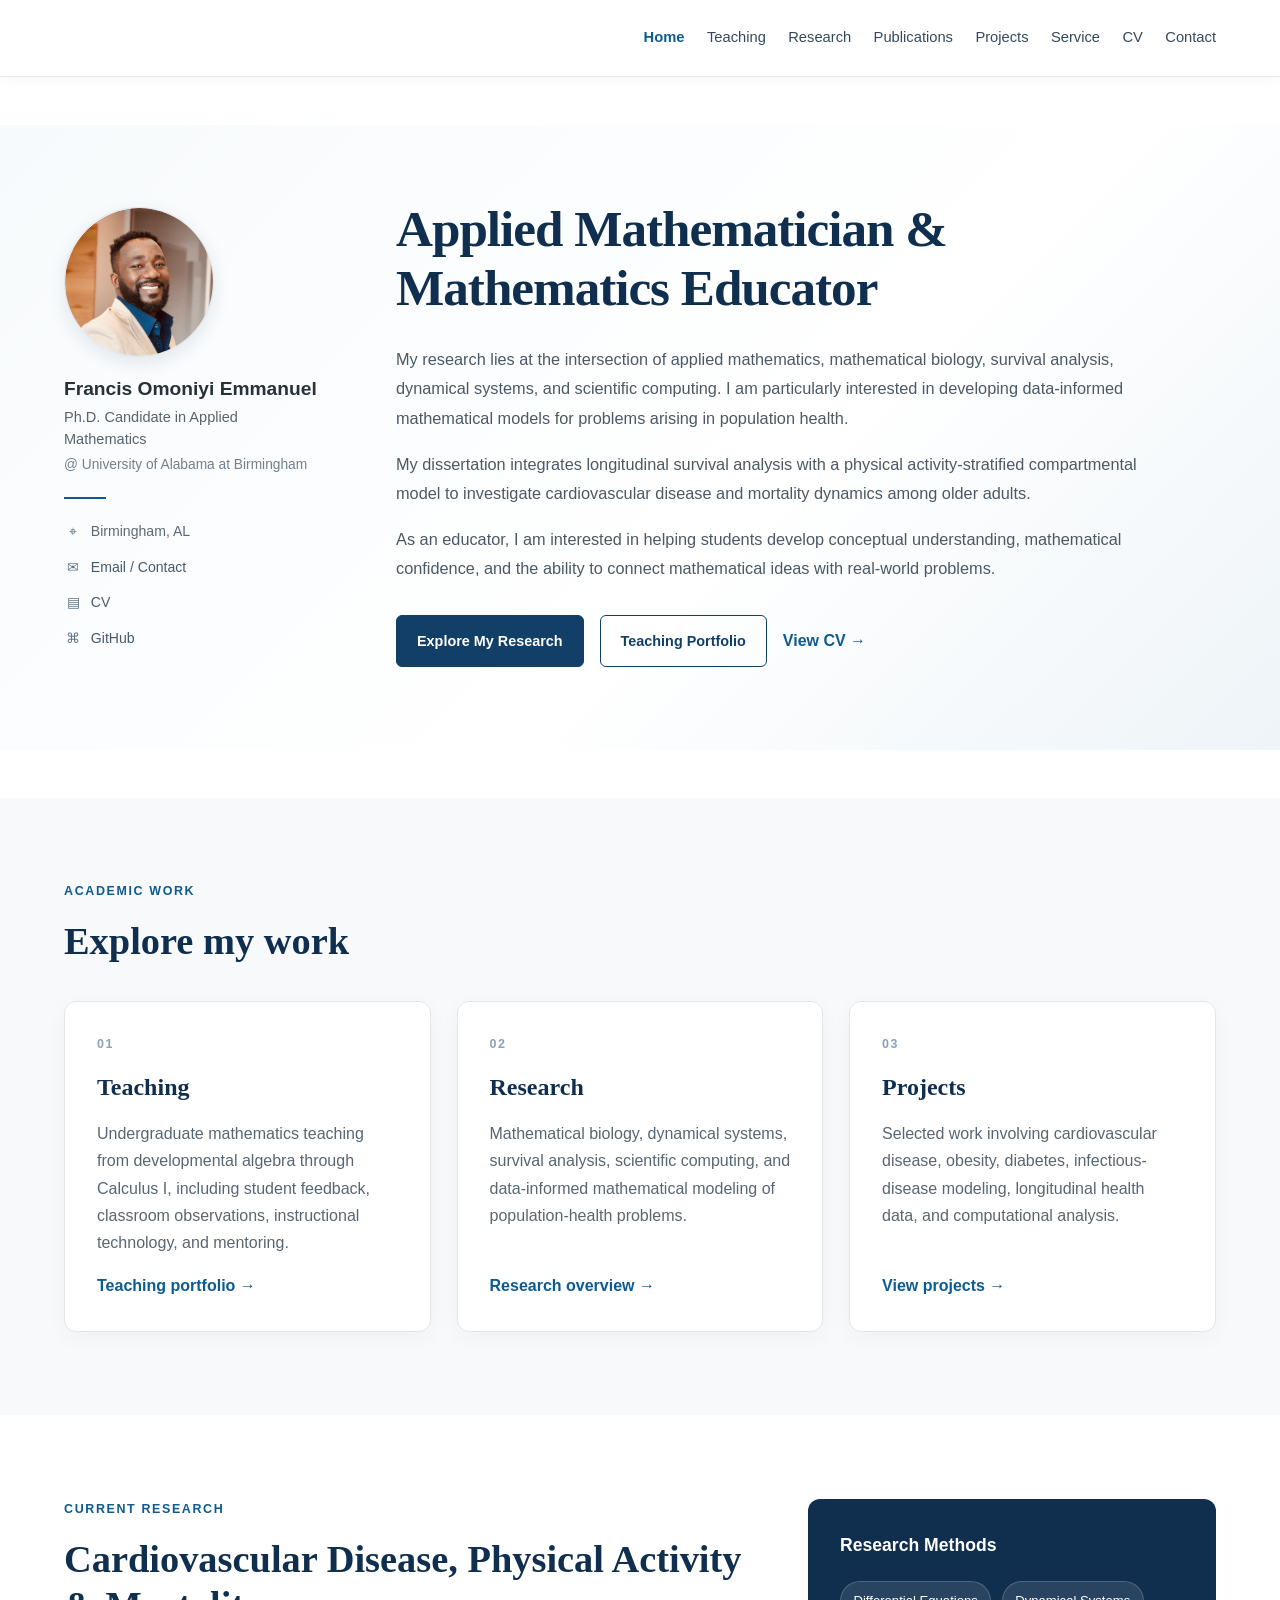
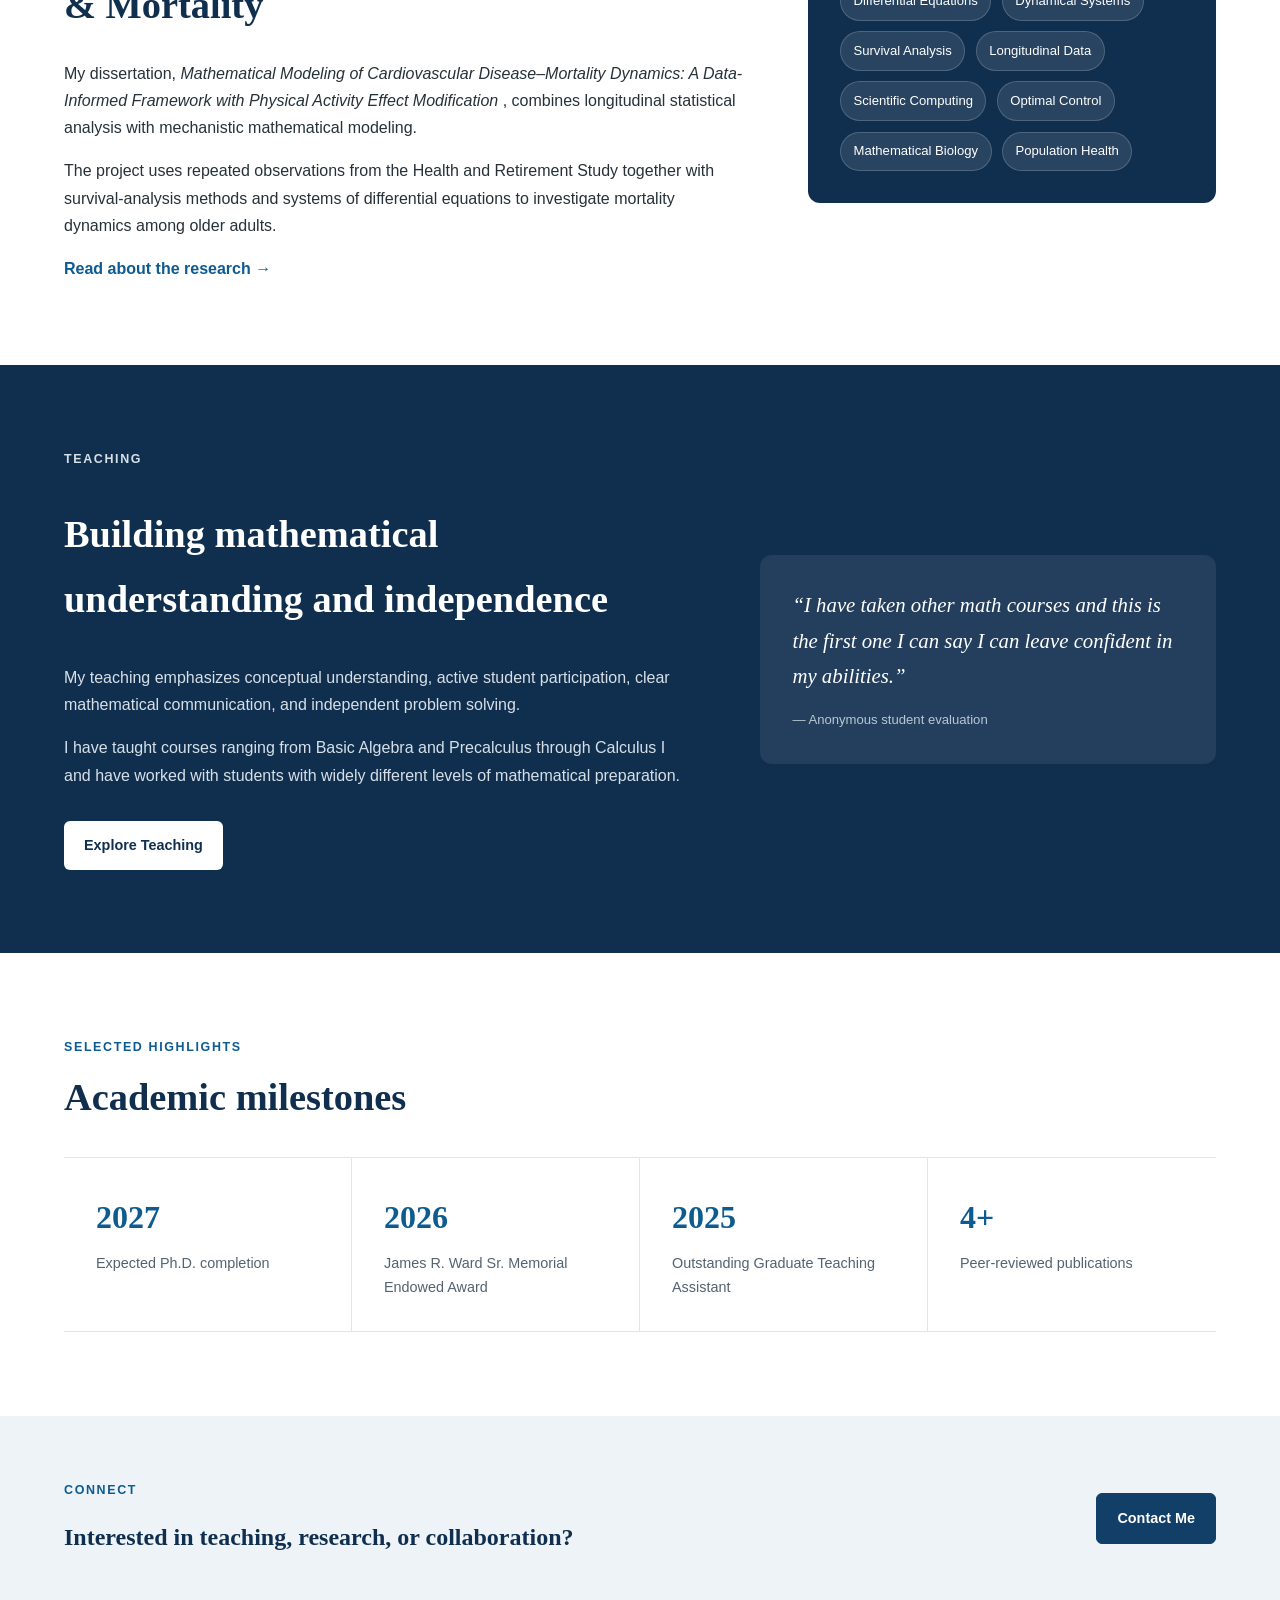
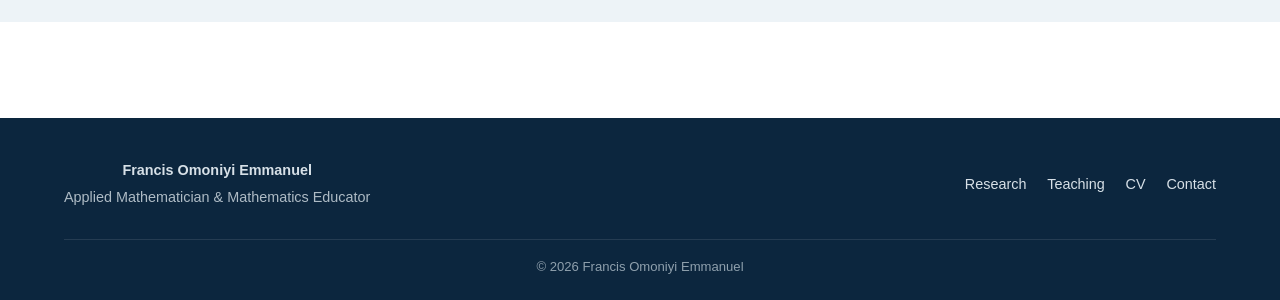
==== index.html @ 53d183c4 "Remove About section from index.html Removed the 'About' section from the index.html file." ====
<!DOCTYPE html>
<html lang="en">

<head>
    <meta charset="UTF-8">

    <meta name="viewport"
          content="width=device-width, initial-scale=1.0">

    <meta name="description"
          content="Academic portfolio of Francis Omoniyi Emmanuel,
          Applied Mathematician and Mathematics Educator.">

    <title>
        Francis Omoniyi Emmanuel | Applied Mathematician
    </title>

    <link rel="stylesheet" href="styles.css">
</head>


<body>


<!-- =========================
     NAVIGATION
========================= -->

<header class="site-header">

    <div class="container nav-container">

    <nav class="main-nav">

            <a href="index.html" class="active">Home</a>

            <a href="teaching.html">
                Teaching
            </a>

            <a href="research.html">
                Research
            </a>

            <a href="publications.html">
                Publications
            </a>

            <a href="projects.html">
                Projects
            </a>

            <a href="service.html">
                Service
            </a>

            <a href="cv.html">
                CV
            </a>

            <a href="contact.html">
                Contact
            </a>

        </nav>

    </div>

</header>



<main>


<!-- =========================
     HERO
========================= -->

<section class="home-hero">

    <div class="container academic-hero-grid">

        <!-- LEFT PROFILE COLUMN -->
        <aside class="academic-profile">

            <div class="academic-photo-wrapper">
                <img
                    src="assets/images/Profile.jpeg"
                    alt="Francis Omoniyi Emmanuel"
                    class="academic-profile-photo"
                >
            </div>

            <h2 class="profile-name">
                Francis Omoniyi Emmanuel
            </h2>

            <p class="profile-title">
                Ph.D. Candidate in Applied Mathematics
            </p>

            <p class="profile-affiliation">
                @ University of Alabama at Birmingham
            </p>

            <div class="profile-divider"></div>

            <div class="profile-details">

                <p>
                    <span class="profile-icon">⌖</span>
                    Birmingham, AL
                </p>

                <p>
                    <span class="profile-icon">✉</span>
                    <a href="contact.html">Email / Contact</a>
                </p>

                <p>
                    <span class="profile-icon">▤</span>
                    <a href="assets/documents/Francis_Omoniyi_CV.pdf"
                       target="_blank"
                       rel="noopener noreferrer">
                        CV
                    </a>
                </p>

                <p>
                    <span class="profile-icon">⌘</span>
                    <a href="https://github.com/omoniyifrancis"
                       target="_blank"
                       rel="noopener noreferrer">
                        GitHub
                    </a>
                </p>

            </div>

        </aside>


        <!-- RIGHT MAIN COLUMN -->
        <div class="academic-hero-content">

          <h1 class="hero-heading">
    Applied Mathematician & Mathematics Educator
</h1>

            <p class="hero-description">

                My research lies at the intersection of applied mathematics,
                mathematical biology, survival analysis, dynamical systems,
                and scientific computing. I am particularly interested in
                developing data-informed mathematical models for problems
                arising in population health.

            </p>

            <p class="hero-description">

                My dissertation integrates longitudinal survival analysis
                with a physical activity-stratified compartmental model to
                investigate cardiovascular disease and mortality dynamics
                among older adults.

            </p>

            <p class="hero-description">

                As an educator, I am interested in helping students develop
                conceptual understanding, mathematical confidence, and the
                ability to connect mathematical ideas with real-world
                problems.

            </p>

            <div class="hero-buttons">

                <a href="research.html"
                   class="primary-button">
                    Explore My Research
                </a>

                <a href="teaching.html"
                   class="secondary-button">
                    Teaching Portfolio
                </a>

                <a href="assets/documents/Francis_Omoniyi_CV.pdf"
                   target="_blank"
                   rel="noopener noreferrer"
                   class="text-button">
                    View CV →
                </a>

            </div>

        </div>

    </div>

</section>

<!-- =========================
     THREE CORE AREAS
========================= -->

<section class="home-section section-soft">

    <div class="container">

        <div class="section-heading">

            <p class="section-label">
                Academic Work
            </p>

            <h2 class="home-section-title">
                Explore my work
            </h2>

        </div>


        <div class="home-card-grid">


            <article class="home-feature-card">

                <div class="card-number">
                    01
                </div>

                <h3>
                    Teaching
                </h3>

                <p>

                    Undergraduate mathematics teaching from
                    developmental algebra through Calculus I,
                    including student feedback, classroom
                    observations, instructional technology,
                    and mentoring.

                </p>

                <a href="teaching.html"
                   class="card-link">
                    Teaching portfolio →
                </a>

            </article>



            <article class="home-feature-card">

                <div class="card-number">
                    02
                </div>

                <h3>
                    Research
                </h3>

                <p>

                    Mathematical biology, dynamical systems,
                    survival analysis, scientific computing,
                    and data-informed mathematical modeling
                    of population-health problems.

                </p>

                <a href="research.html"
                   class="card-link">
                    Research overview →
                </a>

            </article>



            <article class="home-feature-card">

                <div class="card-number">
                    03
                </div>

                <h3>
                    Projects
                </h3>

                <p>

                    Selected work involving cardiovascular disease,
                    obesity, diabetes, infectious-disease modeling,
                    longitudinal health data, and computational
                    analysis.

                </p>

                <a href="projects.html"
                   class="card-link">
                    View projects →
                </a>

            </article>


        </div>

    </div>

</section>



<!-- =========================
     FEATURED RESEARCH
========================= -->

<section class="home-section">

    <div class="container">

        <div class="featured-home-grid">


            <div>

                <p class="section-label">
                    Current Research
                </p>

                <h2 class="home-section-title">
                    Cardiovascular Disease,
                    Physical Activity & Mortality
                </h2>


                <p>

                    My dissertation,
                    <em>
                        Mathematical Modeling of Cardiovascular
                        Disease–Mortality Dynamics: A Data-Informed
                        Framework with Physical Activity Effect
                        Modification
                    </em>,
                    combines longitudinal statistical analysis
                    with mechanistic mathematical modeling.

                </p>


                <p>

                    The project uses repeated observations from the
                    Health and Retirement Study together with
                    survival-analysis methods and systems of
                    differential equations to investigate mortality
                    dynamics among older adults.

                </p>


                <a href="research.html"
                   class="inline-link">
                    Read about the research →
                </a>

            </div>



            <div class="research-summary-box">

                <p class="summary-heading">
                    Research Methods
                </p>

                <div class="research-tags">

                    <span>Differential Equations</span>
                    <span>Dynamical Systems</span>
                    <span>Survival Analysis</span>
                    <span>Longitudinal Data</span>
                    <span>Scientific Computing</span>
                    <span>Optimal Control</span>
                    <span>Mathematical Biology</span>
                    <span>Population Health</span>

                </div>

            </div>


        </div>

    </div>

</section>



<!-- =========================
     TEACHING HIGHLIGHT
========================= -->

<section class="home-section section-dark">

    <div class="container teaching-highlight-grid">


        <div>

            <p class="section-label-light">
                Teaching
            </p>

            <h2>
                Building mathematical understanding
                and independence
            </h2>


            <p>

                My teaching emphasizes conceptual understanding,
                active student participation, clear mathematical
                communication, and independent problem solving.

            </p>


            <p>

                I have taught courses ranging from Basic Algebra and
                Precalculus through Calculus I and have worked with
                students with widely different levels of mathematical
                preparation.

            </p>


            <a href="teaching.html"
               class="light-button">
                Explore Teaching
            </a>

        </div>



        <blockquote class="home-quote">

            “I have taken other math courses and this is the first
            one I can say I can leave confident in my abilities.”

            <span>
                — Anonymous student evaluation
            </span>

        </blockquote>


    </div>

</section>



<!-- =========================
     SELECTED HIGHLIGHTS
========================= -->

<section class="home-section">

    <div class="container">

        <div class="section-heading">

            <p class="section-label">
                Selected Highlights
            </p>

            <h2 class="home-section-title">
                Academic milestones
            </h2>

        </div>


        <div class="highlight-stat-grid">


            <div class="highlight-stat">

                <span class="stat-number">
                    2027
                </span>

                <span class="stat-label">
                    Expected Ph.D. completion
                </span>

            </div>

         <div class="highlight-stat">

                <span class="stat-number">
                    2026
                </span>

                <span class="stat-label">
                    James R. Ward Sr.
                    Memorial Endowed Award
                </span>

            </div>
            

            <div class="highlight-stat">

                <span class="stat-number">
                    2025
                </span>

                <span class="stat-label">
                    Outstanding Graduate
                    Teaching Assistant
                </span>

            </div>




            <div class="highlight-stat">

                <span class="stat-number">
                    4+
                </span>

                <span class="stat-label">
                    Peer-reviewed publications
                </span>

            </div>


        </div>

    </div>

</section>



<!-- =========================
     CONTACT CTA
========================= -->

<section class="home-cta">

    <div class="container home-cta-inner">

        <div>

            <p class="section-label">
                Connect
            </p>

            <h2>
                Interested in teaching,
                research, or collaboration?
            </h2>

        </div>


        <a href="contact.html"
           class="primary-button">
            Contact Me
        </a>

    </div>

</section>


</main>



<footer class="modern-footer">

    <div class="container footer-grid">

        <div>

            <strong>
                Francis Omoniyi Emmanuel
            </strong>

            <p>
                Applied Mathematician &
                Mathematics Educator
            </p>

        </div>


        <div class="footer-links">

            <a href="research.html">
                Research
            </a>

            <a href="teaching.html">
                Teaching
            </a>

            <a href="cv.html">
                CV
            </a>

            <a href="contact.html">
                Contact
            </a>

        </div>

    </div>


    <div class="container footer-bottom">

        <p>
            © 2026 Francis Omoniyi Emmanuel
        </p>

    </div>

</footer>


</body>

</html>
---- styles.css ----
* {
    box-sizing: border-box;
}

body {
    margin: 0;
    font-family: Georgia, "Times New Roman", serif;
    line-height: 1.7;
    color: #222;
    background: #ffffff;
}

.container {
    width: min(1100px, 90%);
    margin: 0 auto;
}

header {
    background: #17365d;
    color: white;
    padding: 2rem 0 1.3rem;
}

header h1 {
    margin: 0;
    font-size: 2.4rem;
}

.subtitle {
    margin-top: 0.3rem;
    font-size: 1.15rem;
}

nav {
    margin-top: 1.4rem;
}

nav a {
    color: white;
    text-decoration: none;
    margin-right: 1.2rem;
    font-family: Arial, sans-serif;
    font-size: 0.95rem;
}

nav a:hover {
    text-decoration: underline;
}

main {
    padding: 3rem 0;
}

section {
    margin-bottom: 3rem;
}

h2 {
    color: #17365d;
    border-bottom: 2px solid #e2e2e2;
    padding-bottom: 0.4rem;
}

h3 {
    color: #17365d;
}

.hero {
    font-size: 1.08rem;
}

.cards {
    display: grid;
    grid-template-columns: repeat(
        auto-fit,
        minmax(240px, 1fr)
    );
    gap: 1.5rem;
}

.card {
    border: 1px solid #dddddd;
    border-radius: 8px;
    padding: 1.4rem;
    background: #fafafa;
}

.card a {
    color: #17365d;
    font-weight: bold;
    text-decoration: none;
}

footer {
    border-top: 1px solid #dddddd;
    padding: 1.5rem 0;
    text-align: center;
    color: #666666;
    font-size: 0.9rem;
}

@media (max-width: 700px) {

    header h1 {
        font-size: 1.8rem;
    }

    nav a {
        display: inline-block;
        margin-bottom: 0.5rem;
    }
}

blockquote {
    margin: 1.2rem 0;
    padding: 1rem 1.3rem;
    border-left: 4px solid #17365d;
    background: #f7f7f7;
    font-style: italic;
}

.source {
    margin-top: -0.7rem;
    font-size: 0.9rem;
    color: #666;
}

.evaluation {
    margin-bottom: 2rem;
}

.course-list p {
    margin-bottom: 1.2rem;
}

/* Teaching Evaluations */

.evaluation-note {
    color: #666;
    font-size: 0.95rem;
    margin-bottom: 1.5rem;
}

.evaluation-grid {
    display: grid;
    grid-template-columns: repeat(
        auto-fit,
        minmax(300px, 1fr)
    );
    gap: 1.4rem;
    margin-top: 1.5rem;
    margin-bottom: 3rem;
}

.evaluation-card {
    border: 1px solid #dddddd;
    border-radius: 8px;
    padding: 1.4rem;
    background: #fafafa;
}

.evaluation-card blockquote {
    margin: 0.7rem 0 1rem 0;
    padding: 0;
    border-left: none;
    background: transparent;
    font-style: italic;
}

.evaluation-theme {
    margin: 0;
    font-family: Arial, sans-serif;
    font-size: 0.85rem;
    font-weight: bold;
    text-transform: uppercase;
    letter-spacing: 0.05rem;
    color: #17365d;
}

.evaluation-source {
    font-size: 0.88rem;
    color: #666666;
    margin-bottom: 0;
}

.faculty-observations {
    margin-top: 3rem;
}

.observation-card {
    margin: 1.5rem 0;
    padding: 1.5rem;
    border-left: 4px solid #17365d;
    background: #f7f7f7;
}

.observation-card h4 {
    margin-top: 0;
    margin-bottom: 0.2rem;
    color: #17365d;
    font-size: 1.15rem;
}

.observation-meta {
    margin-top: 0;
    color: #666666;
    font-size: 0.9rem;
}

.observation-card blockquote {
    margin: 1rem 0;
    padding-left: 1rem;
    border-left: 2px solid #999999;
    background: transparent;
    font-style: italic;
}

.evaluation-footer {
    margin-top: 2rem;
    font-size: 0.9rem;
    color: #666666;
    font-style: italic;
}

/* Research Page */

.research-card {
    border-left: 4px solid #17365d;
    background: #f8f9fb;
    padding: 1.2rem 1.4rem;
    margin: 1.2rem 0;
    border-radius: 4px;
}

.research-card h3 {
    margin-top: 0;
    margin-bottom: 0.5rem;
}

.method-grid {
    display: grid;
    grid-template-columns: repeat(
        auto-fit,
        minmax(240px, 1fr)
    );
    gap: 1.4rem;
    margin-top: 1.5rem;
}

.method-card {
    border: 1px solid #dddddd;
    border-radius: 8px;
    padding: 1.3rem;
    background: #ffffff;
}

.method-card h3 {
    margin-top: 0;
}

/* Publications Page */

.publication-card {
    position: relative;
    border: 1px solid #dddddd;
    border-radius: 8px;
    padding: 1.5rem;
    margin: 1.5rem 0;
    background: #ffffff;
}

.publication-card h3 {
    margin-top: 0.4rem;
    margin-bottom: 0.7rem;
    line-height: 1.4;
}

.publication-year {
    display: inline-block;
    margin: 0;
    font-family: Arial, sans-serif;
    font-weight: bold;
    font-size: 0.85rem;
    color: #17365d;
}

.publication-authors {
    color: #444444;
}

.doi-link {
    display: inline-block;
    margin-top: 0.3rem;
    color: #17365d;
    font-family: Arial, sans-serif;
    font-weight: bold;
    text-decoration: none;
}

.doi-link:hover {
    text-decoration: underline;
}


/* Research Presentations */

.presentation-card {
    border-left: 4px solid #17365d;
    background: #f8f9fb;
    padding: 1.3rem 1.5rem;
    margin: 1.4rem 0;
}

.presentation-card h3 {
    margin-top: 0.4rem;
    margin-bottom: 0.7rem;
}

.presentation-date {
    margin: 0;
    color: #666666;
    font-size: 0.9rem;
    font-family: Arial, sans-serif;
    font-weight: bold;
}


/* Research Themes */

.research-theme-grid {
    display: grid;
    grid-template-columns: repeat(
        auto-fit,
        minmax(220px, 1fr)
    );
    gap: 1.3rem;
    margin-top: 1.5rem;
}

.research-theme-card {
    border: 1px solid #dddddd;
    border-radius: 8px;
    padding: 1.3rem;
    background: #fafafa;
}

.research-theme-card h3 {
    margin-top: 0;
    color: #17365d;
}

/* Projects Page */

.featured-project {
    border: 1px solid #d7dce2;
    border-radius: 10px;
    padding: 2rem;
    margin: 2rem 0 3rem;
    background: #f8f9fb;
}

.featured-project h2 {
    border-bottom: none;
    margin-bottom: 0.3rem;
}

.project-subtitle {
    color: #555555;
    font-size: 1.05rem;
    margin-top: 0;
    margin-bottom: 1.5rem;
}

.project-label {
    margin-bottom: 0.4rem;
    font-family: Arial, sans-serif;
    text-transform: uppercase;
    letter-spacing: 0.08rem;
    font-size: 0.78rem;
    font-weight: bold;
    color: #17365d;
}

.project-details-grid {
    display: grid;
    grid-template-columns: repeat(
        auto-fit,
        minmax(220px, 1fr)
    );
    gap: 1.2rem;
    margin: 2rem 0;
}

.project-detail {
    background: #ffffff;
    border: 1px solid #dddddd;
    border-radius: 8px;
    padding: 1.2rem;
}

.project-detail h3 {
    margin-top: 0;
}

.project-card {
    border: 1px solid #dddddd;
    border-radius: 10px;
    padding: 1.7rem;
    margin: 2rem 0;
    background: #ffffff;
}

.project-card-header h2 {
    margin-top: 0;
    border-bottom: none;
}

.project-card h3 {
    margin-bottom: 0.3rem;
}

.project-tools {
    display: flex;
    flex-wrap: wrap;
    gap: 0.6rem;
    margin-top: 1.5rem;
}

.project-tools span {
    background: #edf1f5;
    border-radius: 20px;
    padding: 0.35rem 0.75rem;
    font-family: Arial, sans-serif;
    font-size: 0.82rem;
    color: #17365d;
}

.project-note {
    margin-top: 3rem;
    padding: 1.5rem;
    background: #f8f9fb;
    border-radius: 8px;
}

/* Service & Outreach Page */

.service-grid {
    display: grid;
    grid-template-columns: repeat(
        auto-fit,
        minmax(260px, 1fr)
    );
    gap: 1.4rem;
    margin-top: 1.5rem;
}

.service-card {
    border: 1px solid #dddddd;
    border-radius: 8px;
    padding: 1.4rem;
    margin: 1.2rem 0;
    background: #ffffff;
}

.featured-service {
    border-left: 4px solid #17365d;
    background: #f8f9fb;
}

.service-card h3 {
    margin-top: 0.3rem;
    margin-bottom: 0.4rem;
    color: #17365d;
}

.service-year {
    margin: 0;
    font-family: Arial, sans-serif;
    font-size: 0.82rem;
    font-weight: bold;
    color: #17365d;
}

.service-event {
    margin-top: 0.2rem;
    margin-bottom: 0.2rem;
    font-weight: bold;
}

.service-organization {
    margin-top: 0;
    color: #666666;
    font-size: 0.95rem;
}

/* CV Page */

.cv-intro {
    max-width: 850px;
}

.cv-buttons {
    display: flex;
    flex-wrap: wrap;
    gap: 1rem;
    margin-top: 1.6rem;
}

.primary-button,
.secondary-button {
    display: inline-block;
    padding: 0.7rem 1.2rem;
    border-radius: 5px;
    font-family: Arial, sans-serif;
    font-weight: bold;
    text-decoration: none;
}

.primary-button {
    background: #17365d;
    color: #ffffff;
}

.primary-button:hover {
    opacity: 0.9;
}

.secondary-button {
    border: 1px solid #17365d;
    color: #17365d;
    background: #ffffff;
}

.secondary-button:hover {
    background: #f3f5f8;
}

.cv-highlight-grid {
    display: grid;
    grid-template-columns: repeat(
        auto-fit,
        minmax(230px, 1fr)
    );
    gap: 1.4rem;
    margin-top: 1.5rem;
}

.cv-highlight-card {
    border: 1px solid #dddddd;
    border-radius: 8px;
    padding: 1.4rem;
    background: #ffffff;
}

.cv-highlight-card h3 {
    margin-top: 0;
    color: #17365d;
}

.cv-timeline {
    margin-top: 1.5rem;
}

.cv-timeline-item {
    display: grid;
    grid-template-columns: 80px 1fr;
    gap: 1rem;
    margin-bottom: 1.5rem;
    padding-bottom: 1.3rem;
    border-bottom: 1px solid #eeeeee;
}

.cv-timeline-item h3 {
    margin-top: 0;
    margin-bottom: 0.3rem;
}

.cv-year {
    font-family: Arial, sans-serif;
    font-weight: bold;
    color: #17365d;
}

.cv-download-section {
    margin-top: 3rem;
    padding: 1.7rem;
    background: #f8f9fb;
    border-radius: 8px;
}

@media (max-width: 600px) {

    .cv-timeline-item {
        grid-template-columns: 1fr;
        gap: 0.2rem;
    }

}

/* Contact Page */

.contact-intro {
    max-width: 800px;
}

.contact-grid {
    display: grid;
    grid-template-columns: repeat(
        auto-fit,
        minmax(230px, 1fr)
    );
    gap: 1.4rem;
    margin-top: 1.5rem;
}

.contact-card {
    border: 1px solid #dddddd;
    border-radius: 8px;
    padding: 1.5rem;
    background: #ffffff;
}

.contact-card h3 {
    margin-top: 0;
    color: #17365d;
}

.contact-card a {
    color: #17365d;
    text-decoration: none;
    font-weight: bold;
}

.contact-card a:hover {
    text-decoration: underline;
}

.contact-availability {
    margin-top: 3rem;
}

.contact-cv {
    margin-top: 3rem;
    padding: 1.7rem;
    background: #f8f9fb;
    border-radius: 8px;
}

/* ==========================================================
   PROFESSIONAL PORTFOLIO REDESIGN
   ========================================================== */


/* ---------- GLOBAL ---------- */

html {
    scroll-behavior: smooth;
}

body {
    margin: 0;
    font-family:
        -apple-system,
        BlinkMacSystemFont,
        "Segoe UI",
        Roboto,
        Helvetica,
        Arial,
        sans-serif;

    line-height: 1.7;
    color: #263238;
    background: #ffffff;
}

.container {
    width: min(1180px, 90%);
    margin: 0 auto;
}

.narrow-container {
    max-width: 850px;
}

p {
    margin-top: 0;
}

a {
    transition: 0.2s ease;
}


/* ==========================================================
   NAVIGATION
   ========================================================== */

.site-header,
body > header {

    position: sticky;
    top: 0;
    z-index: 1000;

    background: rgba(255,255,255,0.97);

    border-bottom: 1px solid #e8ecef;

    box-shadow:
        0 2px 12px rgba(0,0,0,0.04);

    padding: 0;
}


.nav-container {
    min-height: 78px;

    display: flex;
    justify-content: space-between;
    align-items: center;

    gap: 2rem;
}


.site-name {
    color: #102f4f;

    font-family:
        Georgia,
        "Times New Roman",
        serif;

    font-size: 1.12rem;
    font-weight: bold;

    text-decoration: none;

    white-space: nowrap;
}


.main-nav {
    display: flex;
    align-items: center;

    gap: 1.45rem;

    margin: 0;
}


.main-nav a,
body > header nav a {

    color: #35495e;

    font-family:
        -apple-system,
        BlinkMacSystemFont,
        "Segoe UI",
        Arial,
        sans-serif;

    font-size: 0.91rem;

    text-decoration: none;

    margin: 0;
}


.main-nav a:hover,
body > header nav a:hover {

    color: #0d5b91;
}


.main-nav a.active {

    color: #0d5b91;
    font-weight: 600;
}


/*
Old-page headers still contain h1 and subtitle.
Make them fit the modern appearance.
*/

body > header:not(.site-header) h1 {

    color: #102f4f;

    font-family:
        Georgia,
        "Times New Roman",
        serif;

    font-size: 1.25rem;

    margin: 0;
}


body > header:not(.site-header) .subtitle {

    color: #607080;
    margin: 0.2rem 0 0.7rem;

    font-size: 0.85rem;
}


body > header:not(.site-header) {

    color: #263238;
    padding: 1rem 0;
}



/* ==========================================================
   HOME HERO
   ========================================================== */

.home-hero {

    padding: 6rem 0 5rem;

    background:
        linear-gradient(
            135deg,
            #f7fafc 0%,
            #ffffff 58%,
            #edf4f8 100%
        );
}


.hero-grid {

    display: grid;

    grid-template-columns:
        minmax(0, 1.45fr)
        minmax(280px, 0.7fr);

    gap: 5rem;

    align-items: center;
}


.eyebrow,
.section-label,
.section-label-light {

    font-size: 0.78rem;

    text-transform: uppercase;

    letter-spacing: 0.13em;

    font-weight: 700;

    margin-bottom: 1rem;
}


.eyebrow,
.section-label {

    color: #0d5b91;
}


.hero-content h1 {

    font-family:
        Georgia,
        "Times New Roman",
        serif;

    color: #102f4f;

    font-size: clamp(
        2.6rem,
        5vw,
        4.7rem
    );

    line-height: 1.07;

    letter-spacing: -0.03em;

    margin: 0 0 0.8rem;
}


.hero-content h2 {

    color: #526475;

    font-size: clamp(
        1.3rem,
        2vw,
        1.75rem
    );

    font-weight: 500;

    line-height: 1.35;

    margin: 0 0 1.4rem;

    border: none;
    padding: 0;
}


.hero-affiliation {

    color: #405466;

    font-weight: 600;

    margin-bottom: 1.6rem;
}


.hero-description {

    max-width: 720px;

    color: #4c5965;

    font-size: 1.04rem;
}


.hero-buttons {

    display: flex;
    flex-wrap: wrap;

    align-items: center;

    gap: 1rem;

    margin-top: 2rem;
}



/* ==========================================================
   PROFILE PHOTO
   ========================================================== */

.hero-photo-wrapper {

    max-width: 355px;

    margin-left: auto;

    background: #ffffff;

    padding: 0.75rem;

    border-radius: 18px;

    box-shadow:
        0 20px 50px
        rgba(17, 47, 79, 0.15);
}


.profile-photo {

    display: block;

    width: 100%;

    aspect-ratio: 4 / 5;

    object-fit: cover;

    object-position: center;

    border-radius: 12px;
}


.photo-caption {

    display: flex;
    flex-direction: column;

    padding: 1rem 0.5rem 0.4rem;

    color: #102f4f;
}


.photo-caption span {

    color: #71808d;

    font-size: 0.88rem;

    margin-top: 0.2rem;
}



/* ==========================================================
   BUTTONS
   ========================================================== */

.primary-button,
.secondary-button,
.light-button {

    display: inline-block;

    padding:
        0.78rem
        1.25rem;

    border-radius: 6px;

    font-size: 0.9rem;

    font-weight: 650;

    text-decoration: none;
}


.primary-button {

    background: #123f68;

    color: #ffffff;

    border: 1px solid #123f68;
}


.primary-button:hover {

    background: #0d3152;
}


.secondary-button {

    background: transparent;

    color: #123f68;

    border: 1px solid #123f68;
}


.secondary-button:hover {

    background: #f0f5f8;
}


.text-button,
.inline-link,
.card-link {

    color: #0d5b91;

    text-decoration: none;

    font-weight: 650;
}


.text-button:hover,
.inline-link:hover,
.card-link:hover {

    color: #083e66;
}



/* ==========================================================
   HOME SECTIONS
   ========================================================== */

.home-section {

    padding: 5.2rem 0;

    margin: 0;
}


.section-soft {

    background: #f7f9fb;
}


.section-heading {

    margin-bottom: 2.3rem;
}


.home-section-title {

    color: #102f4f;

    font-family:
        Georgia,
        "Times New Roman",
        serif;

    font-size: clamp(
        2rem,
        3vw,
        2.8rem
    );

    line-height: 1.2;

    border: none;

    margin-top: 0;

    padding: 0;
}


.large-intro {

    color: #34495e;

    font-family:
        Georgia,
        "Times New Roman",
        serif;

    font-size: 1.4rem;

    line-height: 1.7;
}



/* ==========================================================
   HOME FEATURE CARDS
   ========================================================== */

.home-card-grid {

    display: grid;

    grid-template-columns:
        repeat(3, 1fr);

    gap: 1.6rem;
}


.home-feature-card {

    min-height: 290px;

    display: flex;
    flex-direction: column;

    border:
        1px solid #e2e7eb;

    border-radius: 12px;

    padding: 2rem;

    background: #ffffff;

    box-shadow:
        0 6px 22px
        rgba(0,0,0,0.035);

    transition:
        transform 0.2s ease,
        box-shadow 0.2s ease;
}


.home-feature-card:hover {

    transform:
        translateY(-4px);

    box-shadow:
        0 16px 36px
        rgba(17,47,79,0.08);
}


.card-number {

    color: #8da1b2;

    font-size: 0.78rem;

    font-weight: 700;

    letter-spacing: 0.12em;
}


.home-feature-card h3 {

    color: #102f4f;

    font-family:
        Georgia,
        "Times New Roman",
        serif;

    font-size: 1.5rem;

    margin:
        0.7rem 0
        0.8rem;
}


.home-feature-card p {

    color: #586672;
}


.home-feature-card .card-link {

    margin-top: auto;
}



/* ==========================================================
   FEATURED RESEARCH
   ========================================================== */

.featured-home-grid {

    display: grid;

    grid-template-columns:
        1.25fr 0.75fr;

    gap: 4rem;

    align-items: start;
}


.research-summary-box {

    background: #102f4f;

    border-radius: 12px;

    padding: 2rem;

    color: #ffffff;
}


.summary-heading {

    font-size: 1.1rem;

    font-weight: 700;

    margin-bottom: 1.3rem;
}


.research-tags {

    display: flex;

    flex-wrap: wrap;

    gap: 0.65rem;
}


.research-tags span {

    padding:
        0.48rem
        0.78rem;

    border-radius: 20px;

    background:
        rgba(255,255,255,0.1);

    border:
        1px solid
        rgba(255,255,255,0.18);

    font-size: 0.82rem;
}



/* ==========================================================
   TEACHING HOME FEATURE
   ========================================================== */

.section-dark {

    background: #102f4f;

    color: #ffffff;
}


.section-dark h2 {

    color: #ffffff;

    border: none;

    font-family:
        Georgia,
        "Times New Roman",
        serif;

    font-size: clamp(
        2rem,
        3vw,
        2.8rem
    );

    padding: 0;
}


.section-dark p {

    color: #d7e0e7;
}


.section-label-light {

    color: #9ec6e2;
}


.teaching-highlight-grid {

    display: grid;

    grid-template-columns:
        1.15fr 0.85fr;

    gap: 5rem;

    align-items: center;
}


.home-quote {

    margin: 0;

    padding: 2rem;

    border: none;

    border-radius: 12px;

    background:
        rgba(255,255,255,0.08);

    color: #ffffff;

    font-family:
        Georgia,
        "Times New Roman",
        serif;

    font-size: 1.3rem;

    line-height: 1.7;
}


.home-quote span {

    display: block;

    margin-top: 1rem;

    color: #b9c8d3;

    font-family:
        -apple-system,
        BlinkMacSystemFont,
        "Segoe UI",
        Arial,
        sans-serif;

    font-size: 0.82rem;

    font-style: normal;
}


.light-button {

    background: #ffffff;

    color: #102f4f;

    margin-top: 1rem;
}



/* ==========================================================
   ACADEMIC HIGHLIGHTS
   ========================================================== */

.highlight-stat-grid {

    display: grid;

    grid-template-columns:
        repeat(4, 1fr);

    border-top:
        1px solid #dfe5e9;

    border-bottom:
        1px solid #dfe5e9;
}


.highlight-stat {

    padding: 2rem;

    border-right:
        1px solid #dfe5e9;
}


.highlight-stat:last-child {

    border-right: none;
}


.stat-number {

    display: block;

    color: #0d5b91;

    font-family:
        Georgia,
        "Times New Roman",
        serif;

    font-size: 2rem;

    font-weight: bold;
}


.stat-label {

    display: block;

    color: #536371;

    margin-top: 0.4rem;

    font-size: 0.9rem;
}



/* ==========================================================
   CTA
   ========================================================== */

.home-cta {

    padding: 4rem 0;

    background: #edf3f7;
}


.home-cta-inner {

    display: flex;

    justify-content:
        space-between;

    align-items: center;

    gap: 2rem;
}


.home-cta h2 {

    color: #102f4f;

    font-family:
        Georgia,
        "Times New Roman",
        serif;

    margin: 0;

    border: none;

    padding: 0;
}



/* ==========================================================
   OTHER PAGES
   ========================================================== */

main.container {

    padding-top: 4rem;

    padding-bottom: 5rem;
}


main.container > section {

    margin-bottom: 4rem;
}


main.container h2 {

    color: #102f4f;

    font-family:
        Georgia,
        "Times New Roman",
        serif;
}


.publication-card,
.project-card,
.service-card,
.contact-card,
.cv-highlight-card,
.method-card,
.evaluation-card {

    box-shadow:
        0 5px 18px
        rgba(0,0,0,0.035);

    transition:
        transform 0.2s ease,
        box-shadow 0.2s ease;
}


.publication-card:hover,
.project-card:hover,
.service-card:hover,
.contact-card:hover,
.cv-highlight-card:hover,
.method-card:hover,
.evaluation-card:hover {

    transform:
        translateY(-2px);

    box-shadow:
        0 12px 26px
        rgba(17,47,79,0.07);
}



/* ==========================================================
   FOOTER
   ========================================================== */

.modern-footer,
footer {

    background: #0c263e;

    color: #d7e0e7;

    border: none;

    padding: 0;
}


.footer-grid {

    display: flex;

    justify-content:
        space-between;

    align-items: center;

    gap: 2rem;

    padding:
        2.5rem 0
        1.8rem;
}


.footer-grid p {

    margin:
        0.2rem 0 0;

    color: #aebbc5;
}


.footer-links {

    display: flex;

    gap: 1.3rem;
}


.footer-links a {

    color: #d7e0e7;

    text-decoration: none;

    font-size: 0.9rem;
}


.footer-links a:hover {

    color: #ffffff;
}


.footer-bottom {

    padding:
        1rem 0
        1.4rem;

    border-top:
        1px solid
        rgba(255,255,255,0.1);
}


.footer-bottom p {

    margin: 0;

    color: #8fa0ad;

    font-size: 0.82rem;
}



/* ==========================================================
   RESPONSIVE DESIGN
   ========================================================== */

@media (max-width: 950px) {

    .nav-container {

        flex-direction: column;

        align-items: flex-start;

        padding:
            1rem 0;
    }


    .main-nav {

        width: 100%;

        overflow-x: auto;

        padding-bottom:
            0.3rem;
    }


    .hero-grid {

        grid-template-columns:
            1fr;

        gap: 3rem;
    }


    .hero-photo-wrapper {

        margin:
            0 auto;

        max-width: 330px;
    }


    .home-card-grid {

        grid-template-columns:
            1fr;
    }


    .featured-home-grid,
    .teaching-highlight-grid {

        grid-template-columns:
            1fr;

        gap: 2.5rem;
    }


    .highlight-stat-grid {

        grid-template-columns:
            repeat(2, 1fr);
    }


    .highlight-stat:nth-child(2) {

        border-right: none;
    }

}



@media (max-width: 600px) {

    .home-hero {

        padding:
            3.5rem 0;
    }


    .hero-content h1 {

        font-size: 2.6rem;
    }


    .home-section {

        padding:
            3.5rem 0;
    }


    .home-cta-inner,
    .footer-grid {

        flex-direction:
            column;

        align-items:
            flex-start;
    }


    .highlight-stat-grid {

        grid-template-columns:
            1fr;
    }


    .highlight-stat {

        border-right: none;

        border-bottom:
            1px solid #dfe5e9;
    }


    .highlight-stat:last-child {

        border-bottom: none;
    }


    .footer-links {

        flex-wrap: wrap;
    }

}


/* ==========================================================
   FINAL HOMEPAGE HEADER + HERO OVERRIDES
   KEEP THIS AT THE VERY BOTTOM
   ========================================================== */

header.site-header {
    background: #ffffff !important;
    color: #263238 !important;
    padding: 0 !important;

    position: sticky;
    top: 0;
    z-index: 1000;

    border-bottom: 1px solid #e5e9ed;
    box-shadow: 0 2px 12px rgba(0, 0, 0, 0.04);
}

.nav-container {
    min-height: 76px;

    display: flex !important;
    align-items: center;
    justify-content: space-between;

    gap: 2rem;
}

.site-name,
.site-name:visited,
.site-name:hover,
.site-name:active {
    color: #123f68 !important;
    text-decoration: none !important;

    font-family: Georgia, "Times New Roman", serif;
    font-size: 1.15rem;
    font-weight: 700;
}

.main-nav {
    display: flex !important;
    align-items: center;
    gap: 1.4rem;

    margin: 0 !important;
}

.main-nav a,
.main-nav a:visited {
    color: #35495e !important;
    text-decoration: none !important;

    font-family: Arial, sans-serif;
    font-size: 0.92rem;

    margin: 0 !important;
}

.main-nav a:hover,
.main-nav a.active {
    color: #0d5b91 !important;
}


/* HERO */

.home-hero {
    padding: 5.5rem 0 !important;

    background:
        linear-gradient(
            135deg,
            #f7fafc 0%,
            #ffffff 60%,
            #eef4f8 100%
        ) !important;
}

.hero-grid {
    display: grid !important;

    grid-template-columns:
        minmax(0, 1.4fr)
        minmax(280px, 0.6fr);

    gap: 4.5rem;

    align-items: center;
}

.hero-content h1 {
    color: #102f4f !important;

    font-family: Georgia, "Times New Roman", serif;

    font-size: clamp(2.8rem, 5vw, 4.5rem);

    line-height: 1.08;

    margin: 0 0 0.8rem;
}

.hero-content h2 {
    color: #435d73 !important;

    border: none !important;

    font-family: Arial, sans-serif;

    font-size: 1.55rem;

    font-weight: 500;

    padding: 0 !important;

    margin: 0 0 1.4rem;
}

.eyebrow {
    color: #0d5b91 !important;

    font-family: Arial, sans-serif;

    font-size: 0.78rem;

    font-weight: 700;

    text-transform: uppercase;

    letter-spacing: 0.09rem;
}

.hero-affiliation {
    color: #405466;

    font-family: Arial, sans-serif;

    font-weight: 600;

    line-height: 1.6;
}

.hero-description {
    color: #4c5965;

    font-family: Arial, sans-serif;

    font-size: 1.02rem;

    line-height: 1.8;

    max-width: 720px;
}


/* PROFILE PHOTO */

.hero-photo-wrapper {
    width: 100%;
    max-width: 340px;

    margin-left: auto;

    padding: 0.7rem;

    background: #ffffff;

    border-radius: 18px;

    box-shadow:
        0 20px 50px rgba(17, 47, 79, 0.15);
}

.profile-photo {
    display: block !important;

    width: 100% !important;

    aspect-ratio: 4 / 5;

    object-fit: cover;

    border-radius: 12px;
}


/* MOBILE */

@media (max-width: 900px) {

    .nav-container {
        flex-direction: column;
        align-items: flex-start;
        padding: 1rem 0;
    }

    .main-nav {
        width: 100%;
        overflow-x: auto;
        padding-bottom: 0.3rem;
    }

    .hero-grid {
        grid-template-columns: 1fr !important;
    }

    .hero-photo-wrapper {
        margin: 1rem auto 0;
    }
}

/* ==========================================================
   INNER PAGE HERO
   ========================================================== */

.page-hero {
    padding: 2.5rem 0 3.5rem;
    margin-bottom: 4rem !important;

    border-bottom: 1px solid #e2e7eb;
}

.page-kicker {
    margin-bottom: 0.8rem;

    color: #0d5b91;

    font-family: Arial, sans-serif;

    font-size: 0.78rem;

    font-weight: 700;

    letter-spacing: 0.12em;

    text-transform: uppercase;
}

.page-hero h1 {
    margin: 0 0 1rem;

    color: #102f4f;

    font-family:
        Georgia,
        "Times New Roman",
        serif;

    font-size: clamp(
        2.7rem,
        5vw,
        4.2rem
    );

    line-height: 1.1;
}

.page-intro {
    max-width: 780px;

    margin-bottom: 0;

    color: #536371;

    font-size: 1.12rem;

    line-height: 1.8;
}

/* ==========================================================
   FINAL TEACHING PAGE DESIGN
   ========================================================== */

.teaching-page-hero {
    max-width: 950px;
}


.teaching-hero-actions {
    display: flex;
    flex-wrap: wrap;
    gap: 0.9rem;
    margin-top: 2rem;
}


/* TEACHING PRINCIPLES */

.teaching-overview-grid {
    display: grid;
    grid-template-columns: repeat(4, 1fr);
    gap: 1.2rem;
    margin-top: 2rem;
}


.teaching-principle-card {
    padding: 1.6rem;

    border: 1px solid #e1e6ea;
    border-radius: 10px;

    background: #ffffff;

    box-shadow:
        0 5px 18px rgba(0,0,0,0.035);
}


.principle-number {
    color: #7c96aa;

    font-size: 0.76rem;
    font-weight: 700;

    letter-spacing: 0.12em;
}


.teaching-principle-card h3 {
    color: #102f4f;

    font-family:
        Georgia,
        "Times New Roman",
        serif;

    font-size: 1.25rem;

    margin:
        0.55rem 0
        0.8rem;
}


.teaching-principle-card p {
    color: #596875;

    font-size: 0.94rem;

    margin-bottom: 0;
}



/* TWO COLUMN */

.teaching-two-column {
    display: grid;

    grid-template-columns:
        1fr 1fr;

    gap: 3rem;

    align-items: start;
}


.teaching-callout {
    padding: 1.7rem;

    background: #f3f7fa;

    border-left: 4px solid #0d5b91;

    border-radius: 6px;
}


.teaching-callout h3 {
    margin-top: 0;

    color: #102f4f;
}



/* COURSES */

.course-section-header {
    display: flex;

    justify-content: space-between;

    align-items: flex-end;

    gap: 2rem;

    margin-top: 2rem;
    margin-bottom: 1.3rem;

    padding-bottom: 0.8rem;

    border-bottom: 1px solid #dfe5e9;
}


.course-section-header h3 {
    margin: 0;

    color: #102f4f;
}


.course-section-header p {
    margin:
        0.2rem 0 0;

    color: #667684;
}


.course-section-header span {
    color: #0d5b91;

    font-weight: 700;
}


.teaching-course-grid {
    display: grid;

    grid-template-columns:
        repeat(3, 1fr);

    gap: 1.1rem;
}


.teaching-course-card {
    padding: 1.35rem;

    border: 1px solid #e2e7eb;
    border-radius: 8px;

    background: #ffffff;
}


.course-code {
    color: #0d5b91;

    font-size: 0.78rem;
    font-weight: 700;

    letter-spacing: 0.08em;
}


.teaching-course-card h3 {
    margin:
        0.35rem 0
        0.4rem;

    color: #102f4f;

    font-size: 1.05rem;
}


.teaching-course-card p {
    color: #697884;

    font-size: 0.88rem;

    margin: 0;
}


.additional-teaching-grid {
    display: grid;

    grid-template-columns:
        repeat(2, 1fr);

    gap: 1.3rem;

    margin-top: 2rem;
}


.additional-teaching-card {
    padding: 1.5rem;

    background: #f7f9fb;

    border-radius: 8px;
}


.additional-teaching-card h3 {
    margin:
        0.25rem 0
        0.6rem;

    color: #102f4f;
}


.small-label {
    margin: 0;

    color: #0d5b91;

    font-size: 0.78rem;
    font-weight: 700;

    letter-spacing: 0.08em;

    text-transform: uppercase;
}



/* TECHNOLOGY */

.section-width {
    max-width: 800px;
}


.teaching-tech-tags {
    display: flex;

    flex-wrap: wrap;

    gap: 0.7rem;

    margin:
        1.5rem 0
        2rem;
}


.teaching-tech-tags span {
    padding:
        0.5rem
        0.85rem;

    border: 1px solid #d3dde4;

    border-radius: 22px;

    background: #f8fafb;

    color: #31516b;

    font-size: 0.87rem;

    font-weight: 600;
}


.innovation-box {
    max-width: 850px;

    padding: 1.7rem;

    background: #102f4f;

    color: #dce5ec;

    border-radius: 10px;
}


.innovation-box h3 {
    color: #ffffff;

    margin-top: 0;
}


.innovation-box p {
    margin-bottom: 0;
}



/* AWARDS */

.teaching-awards-grid {
    display: grid;

    grid-template-columns:
        repeat(3, 1fr);

    gap: 1.3rem;

    margin-top: 1.5rem;
}


.teaching-award-card {
    padding: 1.5rem;

    border-top: 3px solid #0d5b91;

    background: #f8fafb;
}


.award-year {
    color: #0d5b91;

    font-size: 0.82rem;

    font-weight: 700;
}


.teaching-award-card h3 {
    color: #102f4f;

    margin:
        0.4rem 0
        0.5rem;
}



/* STUDENT FEEDBACK */

.evaluation-introduction {
    max-width: 800px;

    color: #5c6975;
}


.teaching-evidence-grid {
    display: grid;

    grid-template-columns:
        repeat(2, 1fr);

    gap: 1.3rem;

    margin-top: 1.8rem;
}


.teaching-quote-card {
    display: flex;
    flex-direction: column;

    padding: 1.6rem;

    border: 1px solid #e0e6ea;

    border-radius: 10px;

    background: #ffffff;

    box-shadow:
        0 6px 20px
        rgba(0,0,0,0.035);
}


.quote-theme {
    margin: 0;

    color: #0d5b91;

    font-size: 0.76rem;

    font-weight: 700;

    letter-spacing: 0.1em;

    text-transform: uppercase;
}


.teaching-quote-card blockquote {
    flex-grow: 1;

    margin:
        1rem 0;

    padding: 0;

    border: none;

    background: transparent;

    color: #34495e;

    font-family:
        Georgia,
        "Times New Roman",
        serif;

    font-size: 1.08rem;

    line-height: 1.7;
}


.quote-source {
    margin-bottom: 0;

    color: #75828d;

    font-size: 0.83rem;
}



/* FACULTY OBSERVATIONS */

.coordinator-grid {
    display: grid;

    grid-template-columns:
        repeat(2, 1fr);

    gap: 1.4rem;

    margin-top: 1.8rem;
}


.coordinator-card {
    padding: 1.7rem;

    border: 1px solid #dce3e8;

    border-radius: 10px;

    background: #f8fafb;
}


.coordinator-top {
    display: flex;

    justify-content: space-between;

    gap: 1rem;

    margin-bottom: 1rem;
}


.coordinator-top h3 {
    margin:
        0.25rem 0
        0;

    color: #102f4f;
}


.coordinator-top p {
    margin-bottom: 0;
}


.observation-badge {
    height: fit-content;

    padding:
        0.35rem
        0.6rem;

    border-radius: 15px;

    background: #e6eef4;

    color: #31516b;

    font-size: 0.72rem;

    white-space: nowrap;
}


.coordinator-card blockquote {
    margin:
        1.2rem 0;

    padding-left: 1rem;

    border-left: 3px solid #0d5b91;

    color: #34495e;

    font-family:
        Georgia,
        "Times New Roman",
        serif;

    font-style: italic;
}


.evaluation-availability {
    margin-top: 1.5rem;

    color: #74818b;

    font-size: 0.88rem;

    font-style: italic;
}



/* MENTORING */

.teaching-mentoring-section {
    padding:
        2rem 0;
}


.mentoring-research-box {
    padding: 1.7rem;

    border-radius: 10px;

    background: #f2f6f8;
}


.mentoring-research-box h3 {
    margin-top: 0;

    color: #102f4f;
}



/* TEACHING CTA */

.teaching-cta {
    display: flex;

    justify-content: space-between;

    align-items: center;

    gap: 3rem;

    padding: 2.2rem !important;

    background: #edf3f7;

    border-radius: 10px;
}


.teaching-cta h2 {
    margin-bottom: 0.7rem;
}


.teaching-cta p {
    max-width: 650px;

    margin-bottom: 0;
}


.teaching-cta-buttons {
    display: flex;

    flex-shrink: 0;

    gap: 0.8rem;
}



/* ==========================================================
   TEACHING RESPONSIVE
   ========================================================== */

@media (max-width: 950px) {

    .teaching-overview-grid {
        grid-template-columns:
            repeat(2, 1fr);
    }


    .teaching-course-grid {
        grid-template-columns:
            repeat(2, 1fr);
    }


    .teaching-two-column,
    .coordinator-grid {
        grid-template-columns: 1fr;
    }

}


@media (max-width: 650px) {

    .teaching-overview-grid,
    .teaching-course-grid,
    .additional-teaching-grid,
    .teaching-awards-grid,
    .teaching-evidence-grid {
        grid-template-columns: 1fr;
    }


    .course-section-header,
    .teaching-cta,
    .coordinator-top {
        flex-direction: column;

        align-items: flex-start;
    }


    .teaching-cta-buttons {
        flex-wrap: wrap;
    }

}
/* ==========================================================
   ACADEMIC PROFILE LAYOUT + RESEARCH EQUATIONS
   FINAL OVERRIDES
   ========================================================== */


/* ==========================================================
   HOMEPAGE: LEFT PROFILE + RIGHT CONTENT
   ========================================================== */

.academic-hero-grid {
    display: grid;
    grid-template-columns: 260px minmax(0, 1fr);
    gap: 4.5rem;
    align-items: start;
}


/* ---------- LEFT PROFILE ---------- */

.academic-profile {
    padding-top: 0.4rem;
}

.academic-photo-wrapper {
    width: 175px;
    height: 175px;
    margin-bottom: 1.5rem;

    border-radius: 50%;
    overflow: hidden;

    background: #ffffff;

    border: 1px solid #e0e6ea;

    box-shadow:
        0 10px 30px rgba(17, 47, 79, 0.12);
}


.academic-profile-photo {
    display: block;

    width: 100%;
    height: 100%;

    object-fit: cover;

    object-position: center;
}


.profile-name {
    margin:
        0 0
        0.35rem;

    padding: 0;

    border: none;

    color: #263238;

    font-family:
        -apple-system,
        BlinkMacSystemFont,
        "Segoe UI",
        Arial,
        sans-serif;

    font-size: 1.2rem;
    font-weight: 700;

    line-height: 1.3;
}


.profile-title {
    margin-bottom: 0.15rem;

    color: #566470;

    font-size: 0.91rem;
    line-height: 1.5;
}


.profile-affiliation {
    margin-bottom: 1.2rem;

    color: #71808d;

    font-size: 0.86rem;
}


.profile-divider {
    width: 42px;
    height: 2px;

    margin:
        1.3rem 0;

    background: #0d5b91;
}


.profile-details {
    font-size: 0.88rem;
}


.profile-details p {
    display: flex;
    align-items: center;

    gap: 0.55rem;

    margin:
        0 0
        0.72rem;

    color: #5d6a75;
}


.profile-details a,
.profile-details a:visited {
    color: #465a6b;

    text-decoration: none;
}


.profile-details a:hover {
    color: #0d5b91;
}


.profile-icon {
    width: 18px;

    color: #607686;

    text-align: center;
}


/* ---------- RIGHT HERO CONTENT ---------- */

.academic-hero-content {
    max-width: 790px;
}


.academic-hero-content h1 {
    margin:
        0 0
        0.7rem;

    color: #102f4f;

    font-family:
        Georgia,
        "Times New Roman",
        serif;

    font-size:
        clamp(
            2.7rem,
            5vw,
            4.4rem
        );

    line-height: 1.08;

    letter-spacing: -0.025em;
}


.academic-hero-content h2 {
    margin:
        0 0
        1.3rem;

    padding: 0;

    border: none;

    color: #435d73;

    font-family:
        -apple-system,
        BlinkMacSystemFont,
        "Segoe UI",
        Arial,
        sans-serif;

    font-size: 1.5rem;

    font-weight: 500;

    line-height: 1.4;
}


.academic-hero-content .hero-description {
    max-width: 760px;
}


/* Keep hero slightly more compact with sidebar */

.home-hero {
    padding:
        4.7rem 0
        5.2rem !important;
}



/* ==========================================================
   RESEARCH EQUATION PANELS
   ========================================================== */

.research-equation-panel {
    margin:
        2.3rem 0;

    padding:
        1.8rem
        2rem;

    background: #f7f9fb;

    border-left:
        4px solid
        #0d5b91;

    border-radius:
        0 8px 8px 0;
}


.research-equation-panel.statistical-panel {
    background: #fbfcfd;

    border-left-color:
        #607d92;
}


.equation-label {
    margin:
        0 0
        0.9rem;

    color: #0d5b91;

    font-family:
        -apple-system,
        BlinkMacSystemFont,
        "Segoe UI",
        Arial,
        sans-serif;

    font-size: 0.76rem;

    font-weight: 700;

    letter-spacing: 0.11em;

    text-transform: uppercase;
}


.equation-display {
    margin:
        1.8rem 0;

    padding:
        0.8rem 0;

    overflow-x: auto;

    text-align: center;
}


/*
   Prevent large MathJax equations from
   overflowing on smaller screens.
*/

.equation-display mjx-container {
    max-width: 100%;

    overflow-x: auto;
    overflow-y: hidden;
}



/* ==========================================================
   STATISTICAL–MATHEMATICAL BRIDGE
   ========================================================== */

.research-bridge {
    margin:
        2.5rem 0;

    padding:
        1.8rem
        2rem;

    background: #102f4f;

    border-radius: 10px;

    color: #dce5ec;
}


.research-bridge .equation-label {
    color: #9ec6e2;
}


.research-bridge p:last-child {
    margin-bottom: 0;
}


.research-flow {
    display: flex;
    flex-wrap: wrap;

    align-items: center;

    gap: 0.8rem;

    margin:
        1.5rem 0;

    font-size: 0.88rem;

    font-weight: 600;
}


.research-flow span:not(.flow-arrow) {
    padding:
        0.55rem
        0.8rem;

    background:
        rgba(
            255,
            255,
            255,
            0.09
        );

    border:
        1px solid
        rgba(
            255,
            255,
            255,
            0.16
        );

    border-radius: 6px;
}


.flow-arrow {
    color: #9ec6e2;

    font-size: 1.2rem;
}



/* ==========================================================
   RESPONSIVE
   ========================================================== */

@media (max-width: 900px) {

    .academic-hero-grid {
        grid-template-columns: 1fr;

        gap: 2.8rem;
    }


    .academic-profile {
        display: grid;

        grid-template-columns:
            145px 1fr;

        column-gap: 1.7rem;

        align-items: center;
    }


    .academic-photo-wrapper {
        grid-row:
            1 / span 5;

        width: 145px;
        height: 145px;

        margin-bottom: 0;
    }


    .profile-divider {
        margin:
            0.8rem 0;
    }


    .profile-details {
        grid-column: 2;
    }

}



@media (max-width: 600px) {

    .academic-profile {
        display: block;

        text-align: center;
    }


    .academic-photo-wrapper {
        width: 145px;
        height: 145px;

        margin:
            0 auto
            1.3rem;
    }


    .profile-divider {
        margin:
            1rem auto;
    }


    .profile-details p {
        justify-content: center;
    }


    .academic-hero-content h1 {
        font-size: 2.55rem;
    }


    .research-equation-panel,
    .research-bridge {
        padding:
            1.4rem
            1.2rem;
    }


    .research-flow {
        flex-direction: column;

        align-items: stretch;

        text-align: center;
    }


    .flow-arrow {
        transform: rotate(90deg);
    }

}

/* ==========================================================
   FINAL PROFILE PHOTO FIX
   ========================================================== */

.academic-photo-wrapper {
    width: 150px !important;
    height: 150px !important;
    max-width: 150px !important;

    margin: 0 0 1.25rem 0 !important;

    border-radius: 50% !important;
    overflow: hidden !important;

    background: #ffffff;
    border: 1px solid #e0e6ea;
    box-shadow: 0 6px 18px rgba(17, 47, 79, 0.10);
}

.academic-profile-photo {
    display: block !important;

    width: 150px !important;
    height: 150px !important;
    max-width: 150px !important;

    object-fit: cover !important;
    object-position: center !important;

    border-radius: 50% !important;
}

/* Navigation without repeated name */

.nav-container {
    justify-content: flex-end !important;
}

.academic-hero-content .hero-heading {
    max-width: 760px;

    color: #102f4f;

    font-family:
        Georgia,
        "Times New Roman",
        serif;

    font-size: clamp(2.2rem, 4vw, 3.5rem);

    line-height: 1.15;

    letter-spacing: -0.02em;

    margin: 0 0 1.7rem;
}
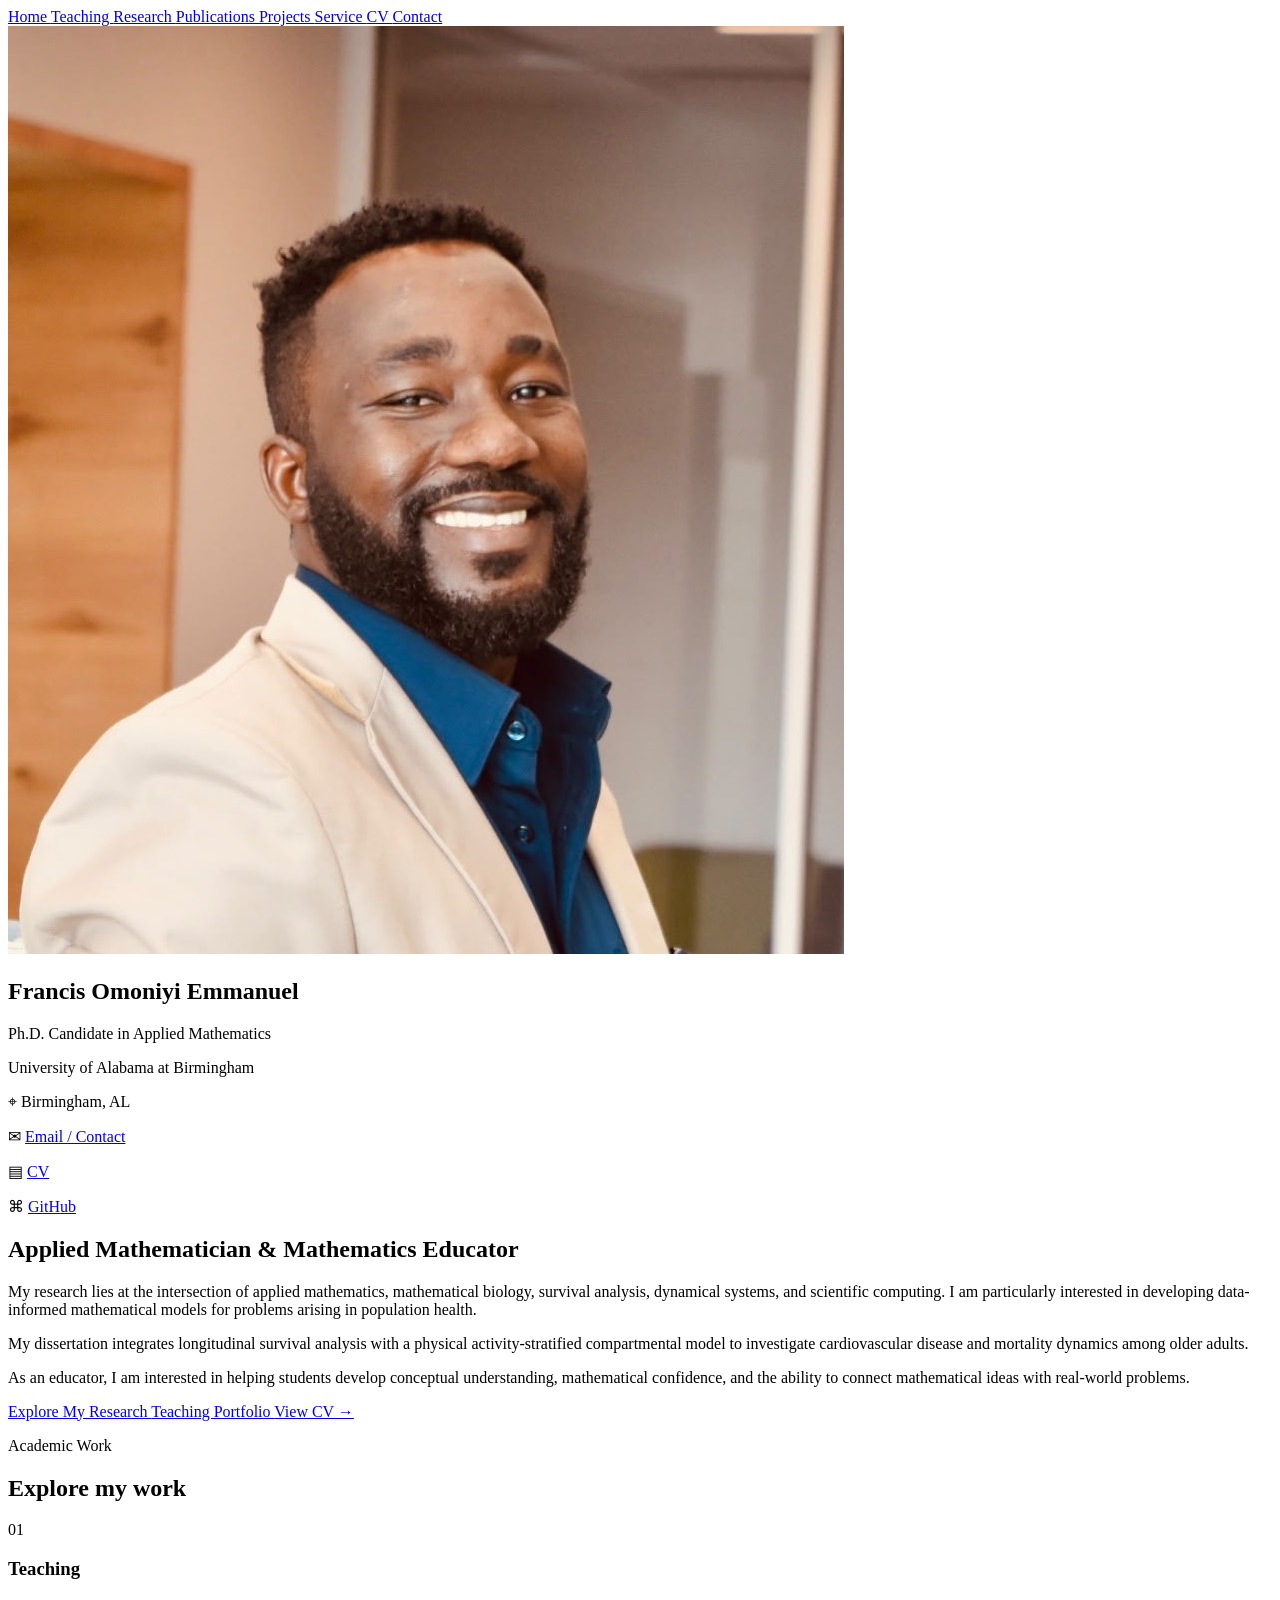
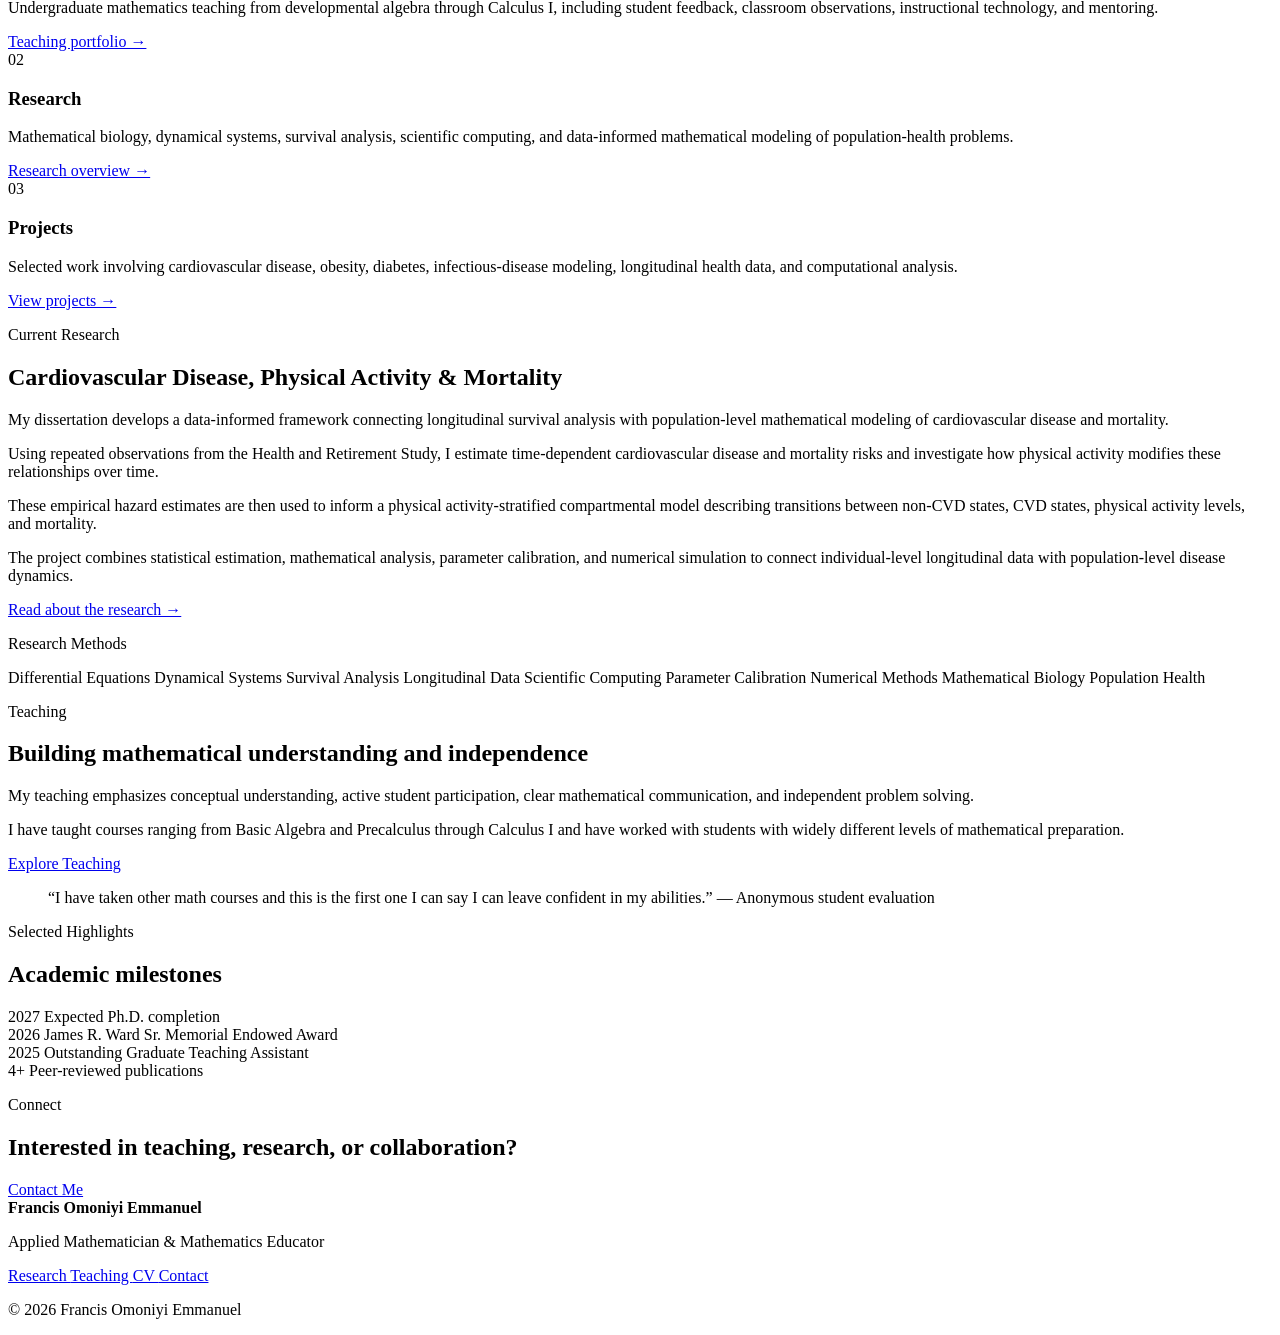
==== commit 0a81d270: "Refactor HTML structure and improve formatting" ====
--- a/index.html
+++ b/index.html
@@ -22,17 +22,19 @@
 <body>
 
 
-<!-- =========================
+<!-- ======================================================
      NAVIGATION
-========================= -->
+====================================================== -->
 
 <header class="site-header">
 
     <div class="container nav-container">
 
-    <nav class="main-nav">
-
-            <a href="index.html" class="active">Home</a>
+        <nav class="main-nav">
+
+            <a href="index.html" class="active">
+                Home
+            </a>
 
             <a href="teaching.html">
                 Teaching
@@ -73,38 +75,47 @@
 <main>
 
 
-<!-- =========================
+<!-- ======================================================
      HERO
-========================= -->
+====================================================== -->
 
 <section class="home-hero">
 
     <div class="container academic-hero-grid">
 
+
         <!-- LEFT PROFILE COLUMN -->
+
         <aside class="academic-profile">
 
             <div class="academic-photo-wrapper">
+
                 <img
                     src="assets/images/Profile.jpeg"
                     alt="Francis Omoniyi Emmanuel"
                     class="academic-profile-photo"
                 >
-            </div>
+
+            </div>
+
 
             <h2 class="profile-name">
                 Francis Omoniyi Emmanuel
             </h2>
 
+
             <p class="profile-title">
                 Ph.D. Candidate in Applied Mathematics
             </p>
 
+
             <p class="profile-affiliation">
-                @ University of Alabama at Birmingham
-            </p>
+                University of Alabama at Birmingham
+            </p>
+
 
             <div class="profile-divider"></div>
+
 
             <div class="profile-details">
 
@@ -113,25 +124,37 @@
                     Birmingham, AL
                 </p>
 
+
                 <p>
                     <span class="profile-icon">✉</span>
-                    <a href="contact.html">Email / Contact</a>
-                </p>
+
+                    <a href="contact.html">
+                        Email / Contact
+                    </a>
+                </p>
+
 
                 <p>
                     <span class="profile-icon">▤</span>
-                    <a href="assets/documents/Francis_Omoniyi_CV.pdf"
-                       target="_blank"
-                       rel="noopener noreferrer">
+
+                    <a
+                        href="assets/documents/Francis_Omoniyi_CV.pdf"
+                        target="_blank"
+                        rel="noopener noreferrer"
+                    >
                         CV
                     </a>
                 </p>
 
+
                 <p>
                     <span class="profile-icon">⌘</span>
-                    <a href="https://github.com/omoniyifrancis"
-                       target="_blank"
-                       rel="noopener noreferrer">
+
+                    <a
+                        href="https://github.com/omoniyifrancis"
+                        target="_blank"
+                        rel="noopener noreferrer"
+                    >
                         GitHub
                     </a>
                 </p>
@@ -141,12 +164,16 @@
         </aside>
 
 
-        <!-- RIGHT MAIN COLUMN -->
+
+        <!-- RIGHT INTRODUCTION -->
+
         <div class="academic-hero-content">
 
-          <h1 class="hero-heading">
-    Applied Mathematician & Mathematics Educator
-</h1>
+            <h1 class="hero-heading">
+                Applied Mathematician &
+                Mathematics Educator
+            </h1>
+
 
             <p class="hero-description">
 
@@ -158,6 +185,7 @@
 
             </p>
 
+
             <p class="hero-description">
 
                 My dissertation integrates longitudinal survival analysis
@@ -167,6 +195,7 @@
 
             </p>
 
+
             <p class="hero-description">
 
                 As an educator, I am interested in helping students develop
@@ -176,22 +205,31 @@
 
             </p>
 
+
             <div class="hero-buttons">
 
-                <a href="research.html"
-                   class="primary-button">
+                <a
+                    href="research.html"
+                    class="primary-button"
+                >
                     Explore My Research
                 </a>
 
-                <a href="teaching.html"
-                   class="secondary-button">
+
+                <a
+                    href="teaching.html"
+                    class="secondary-button"
+                >
                     Teaching Portfolio
                 </a>
 
-                <a href="assets/documents/Francis_Omoniyi_CV.pdf"
-                   target="_blank"
-                   rel="noopener noreferrer"
-                   class="text-button">
+
+                <a
+                    href="assets/documents/Francis_Omoniyi_CV.pdf"
+                    target="_blank"
+                    rel="noopener noreferrer"
+                    class="text-button"
+                >
                     View CV →
                 </a>
 
@@ -199,23 +237,28 @@
 
         </div>
 
+
     </div>
 
 </section>
 
-<!-- =========================
-     THREE CORE AREAS
-========================= -->
+
+
+<!-- ======================================================
+     ACADEMIC WORK
+====================================================== -->
 
 <section class="home-section section-soft">
 
     <div class="container">
+
 
         <div class="section-heading">
 
             <p class="section-label">
                 Academic Work
             </p>
+
 
             <h2 class="home-section-title">
                 Explore my work
@@ -224,8 +267,11 @@
         </div>
 
 
+
         <div class="home-card-grid">
 
+
+            <!-- TEACHING -->
 
             <article class="home-feature-card">
 
@@ -233,9 +279,11 @@
                     01
                 </div>
 
+
                 <h3>
                     Teaching
                 </h3>
+
 
                 <p>
 
@@ -247,14 +295,19 @@
 
                 </p>
 
-                <a href="teaching.html"
-                   class="card-link">
+
+                <a
+                    href="teaching.html"
+                    class="card-link"
+                >
                     Teaching portfolio →
                 </a>
 
             </article>
 
 
+
+            <!-- RESEARCH -->
 
             <article class="home-feature-card">
 
@@ -262,9 +315,11 @@
                     02
                 </div>
 
+
                 <h3>
                     Research
                 </h3>
+
 
                 <p>
 
@@ -275,14 +330,19 @@
 
                 </p>
 
-                <a href="research.html"
-                   class="card-link">
+
+                <a
+                    href="research.html"
+                    class="card-link"
+                >
                     Research overview →
                 </a>
 
             </article>
 
 
+
+            <!-- PROJECTS -->
 
             <article class="home-feature-card">
 
@@ -290,9 +350,11 @@
                     03
                 </div>
 
+
                 <h3>
                     Projects
                 </h3>
+
 
                 <p>
 
@@ -303,8 +365,11 @@
 
                 </p>
 
-                <a href="projects.html"
-                   class="card-link">
+
+                <a
+                    href="projects.html"
+                    class="card-link"
+                >
                     View projects →
                 </a>
 
@@ -319,13 +384,14 @@
 
 
 
-<!-- =========================
-     FEATURED RESEARCH
-========================= -->
+<!-- ======================================================
+     CURRENT RESEARCH
+====================================================== -->
 
 <section class="home-section">
 
     <div class="container">
+
 
         <div class="featured-home-grid">
 
@@ -335,6 +401,7 @@
                 <p class="section-label">
                     Current Research
                 </p>
+
 
                 <h2 class="home-section-title">
                     Cardiovascular Disease,
@@ -344,32 +411,50 @@
 
                 <p>
 
-                    My dissertation,
-                    <em>
-                        Mathematical Modeling of Cardiovascular
-                        Disease–Mortality Dynamics: A Data-Informed
-                        Framework with Physical Activity Effect
-                        Modification
-                    </em>,
-                    combines longitudinal statistical analysis
-                    with mechanistic mathematical modeling.
-
-                </p>
-
-
-                <p>
-
-                    The project uses repeated observations from the
-                    Health and Retirement Study together with
-                    survival-analysis methods and systems of
-                    differential equations to investigate mortality
-                    dynamics among older adults.
-
-                </p>
-
-
-                <a href="research.html"
-                   class="inline-link">
+                    My dissertation develops a data-informed framework
+                    connecting longitudinal survival analysis with
+                    population-level mathematical modeling of
+                    cardiovascular disease and mortality.
+
+                </p>
+
+
+                <p>
+
+                    Using repeated observations from the Health and
+                    Retirement Study, I estimate time-dependent
+                    cardiovascular disease and mortality risks and
+                    investigate how physical activity modifies these
+                    relationships over time.
+
+                </p>
+
+
+                <p>
+
+                    These empirical hazard estimates are then used to
+                    inform a physical activity-stratified compartmental
+                    model describing transitions between non-CVD states,
+                    CVD states, physical activity levels, and mortality.
+
+                </p>
+
+
+                <p>
+
+                    The project combines statistical estimation,
+                    mathematical analysis, parameter calibration,
+                    and numerical simulation to connect
+                    individual-level longitudinal data with
+                    population-level disease dynamics.
+
+                </p>
+
+
+                <a
+                    href="research.html"
+                    class="inline-link"
+                >
                     Read about the research →
                 </a>
 
@@ -383,16 +468,44 @@
                     Research Methods
                 </p>
 
+
                 <div class="research-tags">
 
-                    <span>Differential Equations</span>
-                    <span>Dynamical Systems</span>
-                    <span>Survival Analysis</span>
-                    <span>Longitudinal Data</span>
-                    <span>Scientific Computing</span>
-                    <span>Optimal Control</span>
-                    <span>Mathematical Biology</span>
-                    <span>Population Health</span>
+                    <span>
+                        Differential Equations
+                    </span>
+
+                    <span>
+                        Dynamical Systems
+                    </span>
+
+                    <span>
+                        Survival Analysis
+                    </span>
+
+                    <span>
+                        Longitudinal Data
+                    </span>
+
+                    <span>
+                        Scientific Computing
+                    </span>
+
+                    <span>
+                        Parameter Calibration
+                    </span>
+
+                    <span>
+                        Numerical Methods
+                    </span>
+
+                    <span>
+                        Mathematical Biology
+                    </span>
+
+                    <span>
+                        Population Health
+                    </span>
 
                 </div>
 
@@ -407,9 +520,9 @@
 
 
 
-<!-- =========================
+<!-- ======================================================
      TEACHING HIGHLIGHT
-========================= -->
+====================================================== -->
 
 <section class="home-section section-dark">
 
@@ -421,6 +534,7 @@
             <p class="section-label-light">
                 Teaching
             </p>
+
 
             <h2>
                 Building mathematical understanding
@@ -447,8 +561,10 @@
             </p>
 
 
-            <a href="teaching.html"
-               class="light-button">
+            <a
+                href="teaching.html"
+                class="light-button"
+            >
                 Explore Teaching
             </a>
 
@@ -474,19 +590,21 @@
 
 
 
-<!-- =========================
+<!-- ======================================================
      SELECTED HIGHLIGHTS
-========================= -->
+====================================================== -->
 
 <section class="home-section">
 
     <div class="container">
+
 
         <div class="section-heading">
 
             <p class="section-label">
                 Selected Highlights
             </p>
+
 
             <h2 class="home-section-title">
                 Academic milestones
@@ -495,6 +613,7 @@
         </div>
 
 
+
         <div class="highlight-stat-grid">
 
 
@@ -510,7 +629,9 @@
 
             </div>
 
-         <div class="highlight-stat">
+
+
+            <div class="highlight-stat">
 
                 <span class="stat-number">
                     2026
@@ -522,7 +643,8 @@
                 </span>
 
             </div>
-            
+
+
 
             <div class="highlight-stat">
 
@@ -539,7 +661,6 @@
 
 
 
-
             <div class="highlight-stat">
 
                 <span class="stat-number">
@@ -561,19 +682,21 @@
 
 
 
-<!-- =========================
-     CONTACT CTA
-========================= -->
+<!-- ======================================================
+     CONTACT
+====================================================== -->
 
 <section class="home-cta">
 
     <div class="container home-cta-inner">
+
 
         <div>
 
             <p class="section-label">
                 Connect
             </p>
+
 
             <h2>
                 Interested in teaching,
@@ -583,11 +706,14 @@
         </div>
 
 
-        <a href="contact.html"
-           class="primary-button">
+        <a
+            href="contact.html"
+            class="primary-button"
+        >
             Contact Me
         </a>
 
+
     </div>
 
 </section>
@@ -597,9 +723,14 @@
 
 
 
+<!-- ======================================================
+     FOOTER
+====================================================== -->
+
 <footer class="modern-footer">
 
     <div class="container footer-grid">
+
 
         <div>
 
@@ -607,6 +738,7 @@
                 Francis Omoniyi Emmanuel
             </strong>
 
+
             <p>
                 Applied Mathematician &
                 Mathematics Educator
@@ -615,6 +747,7 @@
         </div>
 
 
+
         <div class="footer-links">
 
             <a href="research.html">
@@ -635,7 +768,9 @@
 
         </div>
 
-    </div>
+
+    </div>
+
 
 
     <div class="container footer-bottom">
--- a/styles.css
+++ b/styles.css
@@ -1,2467 +1,3 @@
-* {
-    box-sizing: border-box;
-}
-
-body {
-    margin: 0;
-    font-family: Georgia, "Times New Roman", serif;
-    line-height: 1.7;
-    color: #222;
-    background: #ffffff;
-}
-
-.container {
-    width: min(1100px, 90%);
-    margin: 0 auto;
-}
-
-header {
-    background: #17365d;
-    color: white;
-    padding: 2rem 0 1.3rem;
-}
-
-header h1 {
-    margin: 0;
-    font-size: 2.4rem;
-}
-
-.subtitle {
-    margin-top: 0.3rem;
-    font-size: 1.15rem;
-}
-
-nav {
-    margin-top: 1.4rem;
-}
-
-nav a {
-    color: white;
-    text-decoration: none;
-    margin-right: 1.2rem;
-    font-family: Arial, sans-serif;
-    font-size: 0.95rem;
-}
-
-nav a:hover {
-    text-decoration: underline;
-}
-
-main {
-    padding: 3rem 0;
-}
-
-section {
-    margin-bottom: 3rem;
-}
-
-h2 {
-    color: #17365d;
-    border-bottom: 2px solid #e2e2e2;
-    padding-bottom: 0.4rem;
-}
-
-h3 {
-    color: #17365d;
-}
-
-.hero {
-    font-size: 1.08rem;
-}
-
-.cards {
-    display: grid;
-    grid-template-columns: repeat(
-        auto-fit,
-        minmax(240px, 1fr)
-    );
-    gap: 1.5rem;
-}
-
-.card {
-    border: 1px solid #dddddd;
-    border-radius: 8px;
-    padding: 1.4rem;
-    background: #fafafa;
-}
-
-.card a {
-    color: #17365d;
-    font-weight: bold;
-    text-decoration: none;
-}
-
-footer {
-    border-top: 1px solid #dddddd;
-    padding: 1.5rem 0;
-    text-align: center;
-    color: #666666;
-    font-size: 0.9rem;
-}
-
-@media (max-width: 700px) {
-
-    header h1 {
-        font-size: 1.8rem;
-    }
-
-    nav a {
-        display: inline-block;
-        margin-bottom: 0.5rem;
-    }
-}
-
-blockquote {
-    margin: 1.2rem 0;
-    padding: 1rem 1.3rem;
-    border-left: 4px solid #17365d;
-    background: #f7f7f7;
-    font-style: italic;
-}
-
-.source {
-    margin-top: -0.7rem;
-    font-size: 0.9rem;
-    color: #666;
-}
-
-.evaluation {
-    margin-bottom: 2rem;
-}
-
-.course-list p {
-    margin-bottom: 1.2rem;
-}
-
-/* Teaching Evaluations */
-
-.evaluation-note {
-    color: #666;
-    font-size: 0.95rem;
-    margin-bottom: 1.5rem;
-}
-
-.evaluation-grid {
-    display: grid;
-    grid-template-columns: repeat(
-        auto-fit,
-        minmax(300px, 1fr)
-    );
-    gap: 1.4rem;
-    margin-top: 1.5rem;
-    margin-bottom: 3rem;
-}
-
-.evaluation-card {
-    border: 1px solid #dddddd;
-    border-radius: 8px;
-    padding: 1.4rem;
-    background: #fafafa;
-}
-
-.evaluation-card blockquote {
-    margin: 0.7rem 0 1rem 0;
-    padding: 0;
-    border-left: none;
-    background: transparent;
-    font-style: italic;
-}
-
-.evaluation-theme {
-    margin: 0;
-    font-family: Arial, sans-serif;
-    font-size: 0.85rem;
-    font-weight: bold;
-    text-transform: uppercase;
-    letter-spacing: 0.05rem;
-    color: #17365d;
-}
-
-.evaluation-source {
-    font-size: 0.88rem;
-    color: #666666;
-    margin-bottom: 0;
-}
-
-.faculty-observations {
-    margin-top: 3rem;
-}
-
-.observation-card {
-    margin: 1.5rem 0;
-    padding: 1.5rem;
-    border-left: 4px solid #17365d;
-    background: #f7f7f7;
-}
-
-.observation-card h4 {
-    margin-top: 0;
-    margin-bottom: 0.2rem;
-    color: #17365d;
-    font-size: 1.15rem;
-}
-
-.observation-meta {
-    margin-top: 0;
-    color: #666666;
-    font-size: 0.9rem;
-}
-
-.observation-card blockquote {
-    margin: 1rem 0;
-    padding-left: 1rem;
-    border-left: 2px solid #999999;
-    background: transparent;
-    font-style: italic;
-}
-
-.evaluation-footer {
-    margin-top: 2rem;
-    font-size: 0.9rem;
-    color: #666666;
-    font-style: italic;
-}
-
-/* Research Page */
-
-.research-card {
-    border-left: 4px solid #17365d;
-    background: #f8f9fb;
-    padding: 1.2rem 1.4rem;
-    margin: 1.2rem 0;
-    border-radius: 4px;
-}
-
-.research-card h3 {
-    margin-top: 0;
-    margin-bottom: 0.5rem;
-}
-
-.method-grid {
-    display: grid;
-    grid-template-columns: repeat(
-        auto-fit,
-        minmax(240px, 1fr)
-    );
-    gap: 1.4rem;
-    margin-top: 1.5rem;
-}
-
-.method-card {
-    border: 1px solid #dddddd;
-    border-radius: 8px;
-    padding: 1.3rem;
-    background: #ffffff;
-}
-
-.method-card h3 {
-    margin-top: 0;
-}
-
-/* Publications Page */
-
-.publication-card {
-    position: relative;
-    border: 1px solid #dddddd;
-    border-radius: 8px;
-    padding: 1.5rem;
-    margin: 1.5rem 0;
-    background: #ffffff;
-}
-
-.publication-card h3 {
-    margin-top: 0.4rem;
-    margin-bottom: 0.7rem;
-    line-height: 1.4;
-}
-
-.publication-year {
-    display: inline-block;
-    margin: 0;
-    font-family: Arial, sans-serif;
-    font-weight: bold;
-    font-size: 0.85rem;
-    color: #17365d;
-}
-
-.publication-authors {
-    color: #444444;
-}
-
-.doi-link {
-    display: inline-block;
-    margin-top: 0.3rem;
-    color: #17365d;
-    font-family: Arial, sans-serif;
-    font-weight: bold;
-    text-decoration: none;
-}
-
-.doi-link:hover {
-    text-decoration: underline;
-}
-
-
-/* Research Presentations */
-
-.presentation-card {
-    border-left: 4px solid #17365d;
-    background: #f8f9fb;
-    padding: 1.3rem 1.5rem;
-    margin: 1.4rem 0;
-}
-
-.presentation-card h3 {
-    margin-top: 0.4rem;
-    margin-bottom: 0.7rem;
-}
-
-.presentation-date {
-    margin: 0;
-    color: #666666;
-    font-size: 0.9rem;
-    font-family: Arial, sans-serif;
-    font-weight: bold;
-}
-
-
-/* Research Themes */
-
-.research-theme-grid {
-    display: grid;
-    grid-template-columns: repeat(
-        auto-fit,
-        minmax(220px, 1fr)
-    );
-    gap: 1.3rem;
-    margin-top: 1.5rem;
-}
-
-.research-theme-card {
-    border: 1px solid #dddddd;
-    border-radius: 8px;
-    padding: 1.3rem;
-    background: #fafafa;
-}
-
-.research-theme-card h3 {
-    margin-top: 0;
-    color: #17365d;
-}
-
-/* Projects Page */
-
-.featured-project {
-    border: 1px solid #d7dce2;
-    border-radius: 10px;
-    padding: 2rem;
-    margin: 2rem 0 3rem;
-    background: #f8f9fb;
-}
-
-.featured-project h2 {
-    border-bottom: none;
-    margin-bottom: 0.3rem;
-}
-
-.project-subtitle {
-    color: #555555;
-    font-size: 1.05rem;
-    margin-top: 0;
-    margin-bottom: 1.5rem;
-}
-
-.project-label {
-    margin-bottom: 0.4rem;
-    font-family: Arial, sans-serif;
-    text-transform: uppercase;
-    letter-spacing: 0.08rem;
-    font-size: 0.78rem;
-    font-weight: bold;
-    color: #17365d;
-}
-
-.project-details-grid {
-    display: grid;
-    grid-template-columns: repeat(
-        auto-fit,
-        minmax(220px, 1fr)
-    );
-    gap: 1.2rem;
-    margin: 2rem 0;
-}
-
-.project-detail {
-    background: #ffffff;
-    border: 1px solid #dddddd;
-    border-radius: 8px;
-    padding: 1.2rem;
-}
-
-.project-detail h3 {
-    margin-top: 0;
-}
-
-.project-card {
-    border: 1px solid #dddddd;
-    border-radius: 10px;
-    padding: 1.7rem;
-    margin: 2rem 0;
-    background: #ffffff;
-}
-
-.project-card-header h2 {
-    margin-top: 0;
-    border-bottom: none;
-}
-
-.project-card h3 {
-    margin-bottom: 0.3rem;
-}
-
-.project-tools {
-    display: flex;
-    flex-wrap: wrap;
-    gap: 0.6rem;
-    margin-top: 1.5rem;
-}
-
-.project-tools span {
-    background: #edf1f5;
-    border-radius: 20px;
-    padding: 0.35rem 0.75rem;
-    font-family: Arial, sans-serif;
-    font-size: 0.82rem;
-    color: #17365d;
-}
-
-.project-note {
-    margin-top: 3rem;
-    padding: 1.5rem;
-    background: #f8f9fb;
-    border-radius: 8px;
-}
-
-/* Service & Outreach Page */
-
-.service-grid {
-    display: grid;
-    grid-template-columns: repeat(
-        auto-fit,
-        minmax(260px, 1fr)
-    );
-    gap: 1.4rem;
-    margin-top: 1.5rem;
-}
-
-.service-card {
-    border: 1px solid #dddddd;
-    border-radius: 8px;
-    padding: 1.4rem;
-    margin: 1.2rem 0;
-    background: #ffffff;
-}
-
-.featured-service {
-    border-left: 4px solid #17365d;
-    background: #f8f9fb;
-}
-
-.service-card h3 {
-    margin-top: 0.3rem;
-    margin-bottom: 0.4rem;
-    color: #17365d;
-}
-
-.service-year {
-    margin: 0;
-    font-family: Arial, sans-serif;
-    font-size: 0.82rem;
-    font-weight: bold;
-    color: #17365d;
-}
-
-.service-event {
-    margin-top: 0.2rem;
-    margin-bottom: 0.2rem;
-    font-weight: bold;
-}
-
-.service-organization {
-    margin-top: 0;
-    color: #666666;
-    font-size: 0.95rem;
-}
-
-/* CV Page */
-
-.cv-intro {
-    max-width: 850px;
-}
-
-.cv-buttons {
-    display: flex;
-    flex-wrap: wrap;
-    gap: 1rem;
-    margin-top: 1.6rem;
-}
-
-.primary-button,
-.secondary-button {
-    display: inline-block;
-    padding: 0.7rem 1.2rem;
-    border-radius: 5px;
-    font-family: Arial, sans-serif;
-    font-weight: bold;
-    text-decoration: none;
-}
-
-.primary-button {
-    background: #17365d;
-    color: #ffffff;
-}
-
-.primary-button:hover {
-    opacity: 0.9;
-}
-
-.secondary-button {
-    border: 1px solid #17365d;
-    color: #17365d;
-    background: #ffffff;
-}
-
-.secondary-button:hover {
-    background: #f3f5f8;
-}
-
-.cv-highlight-grid {
-    display: grid;
-    grid-template-columns: repeat(
-        auto-fit,
-        minmax(230px, 1fr)
-    );
-    gap: 1.4rem;
-    margin-top: 1.5rem;
-}
-
-.cv-highlight-card {
-    border: 1px solid #dddddd;
-    border-radius: 8px;
-    padding: 1.4rem;
-    background: #ffffff;
-}
-
-.cv-highlight-card h3 {
-    margin-top: 0;
-    color: #17365d;
-}
-
-.cv-timeline {
-    margin-top: 1.5rem;
-}
-
-.cv-timeline-item {
-    display: grid;
-    grid-template-columns: 80px 1fr;
-    gap: 1rem;
-    margin-bottom: 1.5rem;
-    padding-bottom: 1.3rem;
-    border-bottom: 1px solid #eeeeee;
-}
-
-.cv-timeline-item h3 {
-    margin-top: 0;
-    margin-bottom: 0.3rem;
-}
-
-.cv-year {
-    font-family: Arial, sans-serif;
-    font-weight: bold;
-    color: #17365d;
-}
-
-.cv-download-section {
-    margin-top: 3rem;
-    padding: 1.7rem;
-    background: #f8f9fb;
-    border-radius: 8px;
-}
-
-@media (max-width: 600px) {
-
-    .cv-timeline-item {
-        grid-template-columns: 1fr;
-        gap: 0.2rem;
-    }
-
-}
-
-/* Contact Page */
-
-.contact-intro {
-    max-width: 800px;
-}
-
-.contact-grid {
-    display: grid;
-    grid-template-columns: repeat(
-        auto-fit,
-        minmax(230px, 1fr)
-    );
-    gap: 1.4rem;
-    margin-top: 1.5rem;
-}
-
-.contact-card {
-    border: 1px solid #dddddd;
-    border-radius: 8px;
-    padding: 1.5rem;
-    background: #ffffff;
-}
-
-.contact-card h3 {
-    margin-top: 0;
-    color: #17365d;
-}
-
-.contact-card a {
-    color: #17365d;
-    text-decoration: none;
-    font-weight: bold;
-}
-
-.contact-card a:hover {
-    text-decoration: underline;
-}
-
-.contact-availability {
-    margin-top: 3rem;
-}
-
-.contact-cv {
-    margin-top: 3rem;
-    padding: 1.7rem;
-    background: #f8f9fb;
-    border-radius: 8px;
-}
-
-/* ==========================================================
-   PROFESSIONAL PORTFOLIO REDESIGN
-   ========================================================== */
-
-
-/* ---------- GLOBAL ---------- */
-
-html {
-    scroll-behavior: smooth;
-}
-
-body {
-    margin: 0;
-    font-family:
-        -apple-system,
-        BlinkMacSystemFont,
-        "Segoe UI",
-        Roboto,
-        Helvetica,
-        Arial,
-        sans-serif;
-
-    line-height: 1.7;
-    color: #263238;
-    background: #ffffff;
-}
-
-.container {
-    width: min(1180px, 90%);
-    margin: 0 auto;
-}
-
-.narrow-container {
-    max-width: 850px;
-}
-
-p {
-    margin-top: 0;
-}
-
-a {
-    transition: 0.2s ease;
-}
-
-
-/* ==========================================================
-   NAVIGATION
-   ========================================================== */
-
-.site-header,
-body > header {
-
-    position: sticky;
-    top: 0;
-    z-index: 1000;
-
-    background: rgba(255,255,255,0.97);
-
-    border-bottom: 1px solid #e8ecef;
-
-    box-shadow:
-        0 2px 12px rgba(0,0,0,0.04);
-
-    padding: 0;
-}
-
-
-.nav-container {
-    min-height: 78px;
-
-    display: flex;
-    justify-content: space-between;
-    align-items: center;
-
-    gap: 2rem;
-}
-
-
-.site-name {
-    color: #102f4f;
-
-    font-family:
-        Georgia,
-        "Times New Roman",
-        serif;
-
-    font-size: 1.12rem;
-    font-weight: bold;
-
-    text-decoration: none;
-
-    white-space: nowrap;
-}
-
-
-.main-nav {
-    display: flex;
-    align-items: center;
-
-    gap: 1.45rem;
-
-    margin: 0;
-}
-
-
-.main-nav a,
-body > header nav a {
-
-    color: #35495e;
-
-    font-family:
-        -apple-system,
-        BlinkMacSystemFont,
-        "Segoe UI",
-        Arial,
-        sans-serif;
-
-    font-size: 0.91rem;
-
-    text-decoration: none;
-
-    margin: 0;
-}
-
-
-.main-nav a:hover,
-body > header nav a:hover {
-
-    color: #0d5b91;
-}
-
-
-.main-nav a.active {
-
-    color: #0d5b91;
-    font-weight: 600;
-}
-
-
-/*
-Old-page headers still contain h1 and subtitle.
-Make them fit the modern appearance.
-*/
-
-body > header:not(.site-header) h1 {
-
-    color: #102f4f;
-
-    font-family:
-        Georgia,
-        "Times New Roman",
-        serif;
-
-    font-size: 1.25rem;
-
-    margin: 0;
-}
-
-
-body > header:not(.site-header) .subtitle {
-
-    color: #607080;
-    margin: 0.2rem 0 0.7rem;
-
-    font-size: 0.85rem;
-}
-
-
-body > header:not(.site-header) {
-
-    color: #263238;
-    padding: 1rem 0;
-}
-
-
-
-/* ==========================================================
-   HOME HERO
-   ========================================================== */
-
-.home-hero {
-
-    padding: 6rem 0 5rem;
-
-    background:
-        linear-gradient(
-            135deg,
-            #f7fafc 0%,
-            #ffffff 58%,
-            #edf4f8 100%
-        );
-}
-
-
-.hero-grid {
-
-    display: grid;
-
-    grid-template-columns:
-        minmax(0, 1.45fr)
-        minmax(280px, 0.7fr);
-
-    gap: 5rem;
-
-    align-items: center;
-}
-
-
-.eyebrow,
-.section-label,
-.section-label-light {
-
-    font-size: 0.78rem;
-
-    text-transform: uppercase;
-
-    letter-spacing: 0.13em;
-
-    font-weight: 700;
-
-    margin-bottom: 1rem;
-}
-
-
-.eyebrow,
-.section-label {
-
-    color: #0d5b91;
-}
-
-
-.hero-content h1 {
-
-    font-family:
-        Georgia,
-        "Times New Roman",
-        serif;
-
-    color: #102f4f;
-
-    font-size: clamp(
-        2.6rem,
-        5vw,
-        4.7rem
-    );
-
-    line-height: 1.07;
-
-    letter-spacing: -0.03em;
-
-    margin: 0 0 0.8rem;
-}
-
-
-.hero-content h2 {
-
-    color: #526475;
-
-    font-size: clamp(
-        1.3rem,
-        2vw,
-        1.75rem
-    );
-
-    font-weight: 500;
-
-    line-height: 1.35;
-
-    margin: 0 0 1.4rem;
-
-    border: none;
-    padding: 0;
-}
-
-
-.hero-affiliation {
-
-    color: #405466;
-
-    font-weight: 600;
-
-    margin-bottom: 1.6rem;
-}
-
-
-.hero-description {
-
-    max-width: 720px;
-
-    color: #4c5965;
-
-    font-size: 1.04rem;
-}
-
-
-.hero-buttons {
-
-    display: flex;
-    flex-wrap: wrap;
-
-    align-items: center;
-
-    gap: 1rem;
-
-    margin-top: 2rem;
-}
-
-
-
-/* ==========================================================
-   PROFILE PHOTO
-   ========================================================== */
-
-.hero-photo-wrapper {
-
-    max-width: 355px;
-
-    margin-left: auto;
-
-    background: #ffffff;
-
-    padding: 0.75rem;
-
-    border-radius: 18px;
-
-    box-shadow:
-        0 20px 50px
-        rgba(17, 47, 79, 0.15);
-}
-
-
-.profile-photo {
-
-    display: block;
-
-    width: 100%;
-
-    aspect-ratio: 4 / 5;
-
-    object-fit: cover;
-
-    object-position: center;
-
-    border-radius: 12px;
-}
-
-
-.photo-caption {
-
-    display: flex;
-    flex-direction: column;
-
-    padding: 1rem 0.5rem 0.4rem;
-
-    color: #102f4f;
-}
-
-
-.photo-caption span {
-
-    color: #71808d;
-
-    font-size: 0.88rem;
-
-    margin-top: 0.2rem;
-}
-
-
-
-/* ==========================================================
-   BUTTONS
-   ========================================================== */
-
-.primary-button,
-.secondary-button,
-.light-button {
-
-    display: inline-block;
-
-    padding:
-        0.78rem
-        1.25rem;
-
-    border-radius: 6px;
-
-    font-size: 0.9rem;
-
-    font-weight: 650;
-
-    text-decoration: none;
-}
-
-
-.primary-button {
-
-    background: #123f68;
-
-    color: #ffffff;
-
-    border: 1px solid #123f68;
-}
-
-
-.primary-button:hover {
-
-    background: #0d3152;
-}
-
-
-.secondary-button {
-
-    background: transparent;
-
-    color: #123f68;
-
-    border: 1px solid #123f68;
-}
-
-
-.secondary-button:hover {
-
-    background: #f0f5f8;
-}
-
-
-.text-button,
-.inline-link,
-.card-link {
-
-    color: #0d5b91;
-
-    text-decoration: none;
-
-    font-weight: 650;
-}
-
-
-.text-button:hover,
-.inline-link:hover,
-.card-link:hover {
-
-    color: #083e66;
-}
-
-
-
-/* ==========================================================
-   HOME SECTIONS
-   ========================================================== */
-
-.home-section {
-
-    padding: 5.2rem 0;
-
-    margin: 0;
-}
-
-
-.section-soft {
-
-    background: #f7f9fb;
-}
-
-
-.section-heading {
-
-    margin-bottom: 2.3rem;
-}
-
-
-.home-section-title {
-
-    color: #102f4f;
-
-    font-family:
-        Georgia,
-        "Times New Roman",
-        serif;
-
-    font-size: clamp(
-        2rem,
-        3vw,
-        2.8rem
-    );
-
-    line-height: 1.2;
-
-    border: none;
-
-    margin-top: 0;
-
-    padding: 0;
-}
-
-
-.large-intro {
-
-    color: #34495e;
-
-    font-family:
-        Georgia,
-        "Times New Roman",
-        serif;
-
-    font-size: 1.4rem;
-
-    line-height: 1.7;
-}
-
-
-
-/* ==========================================================
-   HOME FEATURE CARDS
-   ========================================================== */
-
-.home-card-grid {
-
-    display: grid;
-
-    grid-template-columns:
-        repeat(3, 1fr);
-
-    gap: 1.6rem;
-}
-
-
-.home-feature-card {
-
-    min-height: 290px;
-
-    display: flex;
-    flex-direction: column;
-
-    border:
-        1px solid #e2e7eb;
-
-    border-radius: 12px;
-
-    padding: 2rem;
-
-    background: #ffffff;
-
-    box-shadow:
-        0 6px 22px
-        rgba(0,0,0,0.035);
-
-    transition:
-        transform 0.2s ease,
-        box-shadow 0.2s ease;
-}
-
-
-.home-feature-card:hover {
-
-    transform:
-        translateY(-4px);
-
-    box-shadow:
-        0 16px 36px
-        rgba(17,47,79,0.08);
-}
-
-
-.card-number {
-
-    color: #8da1b2;
-
-    font-size: 0.78rem;
-
-    font-weight: 700;
-
-    letter-spacing: 0.12em;
-}
-
-
-.home-feature-card h3 {
-
-    color: #102f4f;
-
-    font-family:
-        Georgia,
-        "Times New Roman",
-        serif;
-
-    font-size: 1.5rem;
-
-    margin:
-        0.7rem 0
-        0.8rem;
-}
-
-
-.home-feature-card p {
-
-    color: #586672;
-}
-
-
-.home-feature-card .card-link {
-
-    margin-top: auto;
-}
-
-
-
-/* ==========================================================
-   FEATURED RESEARCH
-   ========================================================== */
-
-.featured-home-grid {
-
-    display: grid;
-
-    grid-template-columns:
-        1.25fr 0.75fr;
-
-    gap: 4rem;
-
-    align-items: start;
-}
-
-
-.research-summary-box {
-
-    background: #102f4f;
-
-    border-radius: 12px;
-
-    padding: 2rem;
-
-    color: #ffffff;
-}
-
-
-.summary-heading {
-
-    font-size: 1.1rem;
-
-    font-weight: 700;
-
-    margin-bottom: 1.3rem;
-}
-
-
-.research-tags {
-
-    display: flex;
-
-    flex-wrap: wrap;
-
-    gap: 0.65rem;
-}
-
-
-.research-tags span {
-
-    padding:
-        0.48rem
-        0.78rem;
-
-    border-radius: 20px;
-
-    background:
-        rgba(255,255,255,0.1);
-
-    border:
-        1px solid
-        rgba(255,255,255,0.18);
-
-    font-size: 0.82rem;
-}
-
-
-
-/* ==========================================================
-   TEACHING HOME FEATURE
-   ========================================================== */
-
-.section-dark {
-
-    background: #102f4f;
-
-    color: #ffffff;
-}
-
-
-.section-dark h2 {
-
-    color: #ffffff;
-
-    border: none;
-
-    font-family:
-        Georgia,
-        "Times New Roman",
-        serif;
-
-    font-size: clamp(
-        2rem,
-        3vw,
-        2.8rem
-    );
-
-    padding: 0;
-}
-
-
-.section-dark p {
-
-    color: #d7e0e7;
-}
-
-
-.section-label-light {
-
-    color: #9ec6e2;
-}
-
-
-.teaching-highlight-grid {
-
-    display: grid;
-
-    grid-template-columns:
-        1.15fr 0.85fr;
-
-    gap: 5rem;
-
-    align-items: center;
-}
-
-
-.home-quote {
-
-    margin: 0;
-
-    padding: 2rem;
-
-    border: none;
-
-    border-radius: 12px;
-
-    background:
-        rgba(255,255,255,0.08);
-
-    color: #ffffff;
-
-    font-family:
-        Georgia,
-        "Times New Roman",
-        serif;
-
-    font-size: 1.3rem;
-
-    line-height: 1.7;
-}
-
-
-.home-quote span {
-
-    display: block;
-
-    margin-top: 1rem;
-
-    color: #b9c8d3;
-
-    font-family:
-        -apple-system,
-        BlinkMacSystemFont,
-        "Segoe UI",
-        Arial,
-        sans-serif;
-
-    font-size: 0.82rem;
-
-    font-style: normal;
-}
-
-
-.light-button {
-
-    background: #ffffff;
-
-    color: #102f4f;
-
-    margin-top: 1rem;
-}
-
-
-
-/* ==========================================================
-   ACADEMIC HIGHLIGHTS
-   ========================================================== */
-
-.highlight-stat-grid {
-
-    display: grid;
-
-    grid-template-columns:
-        repeat(4, 1fr);
-
-    border-top:
-        1px solid #dfe5e9;
-
-    border-bottom:
-        1px solid #dfe5e9;
-}
-
-
-.highlight-stat {
-
-    padding: 2rem;
-
-    border-right:
-        1px solid #dfe5e9;
-}
-
-
-.highlight-stat:last-child {
-
-    border-right: none;
-}
-
-
-.stat-number {
-
-    display: block;
-
-    color: #0d5b91;
-
-    font-family:
-        Georgia,
-        "Times New Roman",
-        serif;
-
-    font-size: 2rem;
-
-    font-weight: bold;
-}
-
-
-.stat-label {
-
-    display: block;
-
-    color: #536371;
-
-    margin-top: 0.4rem;
-
-    font-size: 0.9rem;
-}
-
-
-
-/* ==========================================================
-   CTA
-   ========================================================== */
-
-.home-cta {
-
-    padding: 4rem 0;
-
-    background: #edf3f7;
-}
-
-
-.home-cta-inner {
-
-    display: flex;
-
-    justify-content:
-        space-between;
-
-    align-items: center;
-
-    gap: 2rem;
-}
-
-
-.home-cta h2 {
-
-    color: #102f4f;
-
-    font-family:
-        Georgia,
-        "Times New Roman",
-        serif;
-
-    margin: 0;
-
-    border: none;
-
-    padding: 0;
-}
-
-
-
-/* ==========================================================
-   OTHER PAGES
-   ========================================================== */
-
-main.container {
-
-    padding-top: 4rem;
-
-    padding-bottom: 5rem;
-}
-
-
-main.container > section {
-
-    margin-bottom: 4rem;
-}
-
-
-main.container h2 {
-
-    color: #102f4f;
-
-    font-family:
-        Georgia,
-        "Times New Roman",
-        serif;
-}
-
-
-.publication-card,
-.project-card,
-.service-card,
-.contact-card,
-.cv-highlight-card,
-.method-card,
-.evaluation-card {
-
-    box-shadow:
-        0 5px 18px
-        rgba(0,0,0,0.035);
-
-    transition:
-        transform 0.2s ease,
-        box-shadow 0.2s ease;
-}
-
-
-.publication-card:hover,
-.project-card:hover,
-.service-card:hover,
-.contact-card:hover,
-.cv-highlight-card:hover,
-.method-card:hover,
-.evaluation-card:hover {
-
-    transform:
-        translateY(-2px);
-
-    box-shadow:
-        0 12px 26px
-        rgba(17,47,79,0.07);
-}
-
-
-
-/* ==========================================================
-   FOOTER
-   ========================================================== */
-
-.modern-footer,
-footer {
-
-    background: #0c263e;
-
-    color: #d7e0e7;
-
-    border: none;
-
-    padding: 0;
-}
-
-
-.footer-grid {
-
-    display: flex;
-
-    justify-content:
-        space-between;
-
-    align-items: center;
-
-    gap: 2rem;
-
-    padding:
-        2.5rem 0
-        1.8rem;
-}
-
-
-.footer-grid p {
-
-    margin:
-        0.2rem 0 0;
-
-    color: #aebbc5;
-}
-
-
-.footer-links {
-
-    display: flex;
-
-    gap: 1.3rem;
-}
-
-
-.footer-links a {
-
-    color: #d7e0e7;
-
-    text-decoration: none;
-
-    font-size: 0.9rem;
-}
-
-
-.footer-links a:hover {
-
-    color: #ffffff;
-}
-
-
-.footer-bottom {
-
-    padding:
-        1rem 0
-        1.4rem;
-
-    border-top:
-        1px solid
-        rgba(255,255,255,0.1);
-}
-
-
-.footer-bottom p {
-
-    margin: 0;
-
-    color: #8fa0ad;
-
-    font-size: 0.82rem;
-}
-
-
-
-/* ==========================================================
-   RESPONSIVE DESIGN
-   ========================================================== */
-
-@media (max-width: 950px) {
-
-    .nav-container {
-
-        flex-direction: column;
-
-        align-items: flex-start;
-
-        padding:
-            1rem 0;
-    }
-
-
-    .main-nav {
-
-        width: 100%;
-
-        overflow-x: auto;
-
-        padding-bottom:
-            0.3rem;
-    }
-
-
-    .hero-grid {
-
-        grid-template-columns:
-            1fr;
-
-        gap: 3rem;
-    }
-
-
-    .hero-photo-wrapper {
-
-        margin:
-            0 auto;
-
-        max-width: 330px;
-    }
-
-
-    .home-card-grid {
-
-        grid-template-columns:
-            1fr;
-    }
-
-
-    .featured-home-grid,
-    .teaching-highlight-grid {
-
-        grid-template-columns:
-            1fr;
-
-        gap: 2.5rem;
-    }
-
-
-    .highlight-stat-grid {
-
-        grid-template-columns:
-            repeat(2, 1fr);
-    }
-
-
-    .highlight-stat:nth-child(2) {
-
-        border-right: none;
-    }
-
-}
-
-
-
-@media (max-width: 600px) {
-
-    .home-hero {
-
-        padding:
-            3.5rem 0;
-    }
-
-
-    .hero-content h1 {
-
-        font-size: 2.6rem;
-    }
-
-
-    .home-section {
-
-        padding:
-            3.5rem 0;
-    }
-
-
-    .home-cta-inner,
-    .footer-grid {
-
-        flex-direction:
-            column;
-
-        align-items:
-            flex-start;
-    }
-
-
-    .highlight-stat-grid {
-
-        grid-template-columns:
-            1fr;
-    }
-
-
-    .highlight-stat {
-
-        border-right: none;
-
-        border-bottom:
-            1px solid #dfe5e9;
-    }
-
-
-    .highlight-stat:last-child {
-
-        border-bottom: none;
-    }
-
-
-    .footer-links {
-
-        flex-wrap: wrap;
-    }
-
-}
-
-
-/* ==========================================================
-   FINAL HOMEPAGE HEADER + HERO OVERRIDES
-   KEEP THIS AT THE VERY BOTTOM
-   ========================================================== */
-
-header.site-header {
-    background: #ffffff !important;
-    color: #263238 !important;
-    padding: 0 !important;
-
-    position: sticky;
-    top: 0;
-    z-index: 1000;
-
-    border-bottom: 1px solid #e5e9ed;
-    box-shadow: 0 2px 12px rgba(0, 0, 0, 0.04);
-}
-
-.nav-container {
-    min-height: 76px;
-
-    display: flex !important;
-    align-items: center;
-    justify-content: space-between;
-
-    gap: 2rem;
-}
-
-.site-name,
-.site-name:visited,
-.site-name:hover,
-.site-name:active {
-    color: #123f68 !important;
-    text-decoration: none !important;
-
-    font-family: Georgia, "Times New Roman", serif;
-    font-size: 1.15rem;
-    font-weight: 700;
-}
-
-.main-nav {
-    display: flex !important;
-    align-items: center;
-    gap: 1.4rem;
-
-    margin: 0 !important;
-}
-
-.main-nav a,
-.main-nav a:visited {
-    color: #35495e !important;
-    text-decoration: none !important;
-
-    font-family: Arial, sans-serif;
-    font-size: 0.92rem;
-
-    margin: 0 !important;
-}
-
-.main-nav a:hover,
-.main-nav a.active {
-    color: #0d5b91 !important;
-}
-
-
-/* HERO */
-
-.home-hero {
-    padding: 5.5rem 0 !important;
-
-    background:
-        linear-gradient(
-            135deg,
-            #f7fafc 0%,
-            #ffffff 60%,
-            #eef4f8 100%
-        ) !important;
-}
-
-.hero-grid {
-    display: grid !important;
-
-    grid-template-columns:
-        minmax(0, 1.4fr)
-        minmax(280px, 0.6fr);
-
-    gap: 4.5rem;
-
-    align-items: center;
-}
-
-.hero-content h1 {
-    color: #102f4f !important;
-
-    font-family: Georgia, "Times New Roman", serif;
-
-    font-size: clamp(2.8rem, 5vw, 4.5rem);
-
-    line-height: 1.08;
-
-    margin: 0 0 0.8rem;
-}
-
-.hero-content h2 {
-    color: #435d73 !important;
-
-    border: none !important;
-
-    font-family: Arial, sans-serif;
-
-    font-size: 1.55rem;
-
-    font-weight: 500;
-
-    padding: 0 !important;
-
-    margin: 0 0 1.4rem;
-}
-
-.eyebrow {
-    color: #0d5b91 !important;
-
-    font-family: Arial, sans-serif;
-
-    font-size: 0.78rem;
-
-    font-weight: 700;
-
-    text-transform: uppercase;
-
-    letter-spacing: 0.09rem;
-}
-
-.hero-affiliation {
-    color: #405466;
-
-    font-family: Arial, sans-serif;
-
-    font-weight: 600;
-
-    line-height: 1.6;
-}
-
-.hero-description {
-    color: #4c5965;
-
-    font-family: Arial, sans-serif;
-
-    font-size: 1.02rem;
-
-    line-height: 1.8;
-
-    max-width: 720px;
-}
-
-
-/* PROFILE PHOTO */
-
-.hero-photo-wrapper {
-    width: 100%;
-    max-width: 340px;
-
-    margin-left: auto;
-
-    padding: 0.7rem;
-
-    background: #ffffff;
-
-    border-radius: 18px;
-
-    box-shadow:
-        0 20px 50px rgba(17, 47, 79, 0.15);
-}
-
-.profile-photo {
-    display: block !important;
-
-    width: 100% !important;
-
-    aspect-ratio: 4 / 5;
-
-    object-fit: cover;
-
-    border-radius: 12px;
-}
-
-
-/* MOBILE */
-
-@media (max-width: 900px) {
-
-    .nav-container {
-        flex-direction: column;
-        align-items: flex-start;
-        padding: 1rem 0;
-    }
-
-    .main-nav {
-        width: 100%;
-        overflow-x: auto;
-        padding-bottom: 0.3rem;
-    }
-
-    .hero-grid {
-        grid-template-columns: 1fr !important;
-    }
-
-    .hero-photo-wrapper {
-        margin: 1rem auto 0;
-    }
-}
-
-/* ==========================================================
-   INNER PAGE HERO
-   ========================================================== */
-
-.page-hero {
-    padding: 2.5rem 0 3.5rem;
-    margin-bottom: 4rem !important;
-
-    border-bottom: 1px solid #e2e7eb;
-}
-
-.page-kicker {
-    margin-bottom: 0.8rem;
-
-    color: #0d5b91;
-
-    font-family: Arial, sans-serif;
-
-    font-size: 0.78rem;
-
-    font-weight: 700;
-
-    letter-spacing: 0.12em;
-
-    text-transform: uppercase;
-}
-
-.page-hero h1 {
-    margin: 0 0 1rem;
-
-    color: #102f4f;
-
-    font-family:
-        Georgia,
-        "Times New Roman",
-        serif;
-
-    font-size: clamp(
-        2.7rem,
-        5vw,
-        4.2rem
-    );
-
-    line-height: 1.1;
-}
-
-.page-intro {
-    max-width: 780px;
-
-    margin-bottom: 0;
-
-    color: #536371;
-
-    font-size: 1.12rem;
-
-    line-height: 1.8;
-}
-
-/* ==========================================================
-   FINAL TEACHING PAGE DESIGN
-   ========================================================== */
-
-.teaching-page-hero {
-    max-width: 950px;
-}
-
-
-.teaching-hero-actions {
-    display: flex;
-    flex-wrap: wrap;
-    gap: 0.9rem;
-    margin-top: 2rem;
-}
-
-
-/* TEACHING PRINCIPLES */
-
-.teaching-overview-grid {
-    display: grid;
-    grid-template-columns: repeat(4, 1fr);
-    gap: 1.2rem;
-    margin-top: 2rem;
-}
-
-
-.teaching-principle-card {
-    padding: 1.6rem;
-
-    border: 1px solid #e1e6ea;
-    border-radius: 10px;
-
-    background: #ffffff;
-
-    box-shadow:
-        0 5px 18px rgba(0,0,0,0.035);
-}
-
-
-.principle-number {
-    color: #7c96aa;
-
-    font-size: 0.76rem;
-    font-weight: 700;
-
-    letter-spacing: 0.12em;
-}
-
-
-.teaching-principle-card h3 {
-    color: #102f4f;
-
-    font-family:
-        Georgia,
-        "Times New Roman",
-        serif;
-
-    font-size: 1.25rem;
-
-    margin:
-        0.55rem 0
-        0.8rem;
-}
-
-
-.teaching-principle-card p {
-    color: #596875;
-
-    font-size: 0.94rem;
-
-    margin-bottom: 0;
-}
-
-
-
-/* TWO COLUMN */
-
-.teaching-two-column {
-    display: grid;
-
-    grid-template-columns:
-        1fr 1fr;
-
-    gap: 3rem;
-
-    align-items: start;
-}
-
-
-.teaching-callout {
-    padding: 1.7rem;
-
-    background: #f3f7fa;
-
-    border-left: 4px solid #0d5b91;
-
-    border-radius: 6px;
-}
-
-
-.teaching-callout h3 {
-    margin-top: 0;
-
-    color: #102f4f;
-}
-
-
-
-/* COURSES */
-
-.course-section-header {
-    display: flex;
-
-    justify-content: space-between;
-
-    align-items: flex-end;
-
-    gap: 2rem;
-
-    margin-top: 2rem;
-    margin-bottom: 1.3rem;
-
-    padding-bottom: 0.8rem;
-
-    border-bottom: 1px solid #dfe5e9;
-}
-
-
-.course-section-header h3 {
-    margin: 0;
-
-    color: #102f4f;
-}
-
-
-.course-section-header p {
-    margin:
-        0.2rem 0 0;
-
-    color: #667684;
-}
-
-
-.course-section-header span {
-    color: #0d5b91;
-
-    font-weight: 700;
-}
-
-
-.teaching-course-grid {
-    display: grid;
-
-    grid-template-columns:
-        repeat(3, 1fr);
-
-    gap: 1.1rem;
-}
-
-
-.teaching-course-card {
-    padding: 1.35rem;
-
-    border: 1px solid #e2e7eb;
-    border-radius: 8px;
-
-    background: #ffffff;
-}
-
-
-.course-code {
-    color: #0d5b91;
-
-    font-size: 0.78rem;
-    font-weight: 700;
-
-    letter-spacing: 0.08em;
-}
-
-
-.teaching-course-card h3 {
-    margin:
-        0.35rem 0
-        0.4rem;
-
-    color: #102f4f;
-
-    font-size: 1.05rem;
-}
-
-
-.teaching-course-card p {
-    color: #697884;
-
-    font-size: 0.88rem;
-
-    margin: 0;
-}
-
-
-.additional-teaching-grid {
-    display: grid;
-
-    grid-template-columns:
-        repeat(2, 1fr);
-
-    gap: 1.3rem;
-
-    margin-top: 2rem;
-}
-
-
-.additional-teaching-card {
-    padding: 1.5rem;
-
-    background: #f7f9fb;
-
-    border-radius: 8px;
-}
-
-
-.additional-teaching-card h3 {
-    margin:
-        0.25rem 0
-        0.6rem;
-
-    color: #102f4f;
-}
-
-
-.small-label {
-    margin: 0;
-
-    color: #0d5b91;
-
-    font-size: 0.78rem;
-    font-weight: 700;
-
-    letter-spacing: 0.08em;
-
-    text-transform: uppercase;
-}
-
-
-
-/* TECHNOLOGY */
-
-.section-width {
-    max-width: 800px;
-}
-
-
-.teaching-tech-tags {
-    display: flex;
-
-    flex-wrap: wrap;
-
-    gap: 0.7rem;
-
-    margin:
-        1.5rem 0
-        2rem;
-}
-
-
-.teaching-tech-tags span {
-    padding:
-        0.5rem
-        0.85rem;
-
-    border: 1px solid #d3dde4;
-
-    border-radius: 22px;
-
-    background: #f8fafb;
-
-    color: #31516b;
-
-    font-size: 0.87rem;
-
-    font-weight: 600;
-}
-
-
-.innovation-box {
-    max-width: 850px;
-
-    padding: 1.7rem;
-
-    background: #102f4f;
-
-    color: #dce5ec;
-
-    border-radius: 10px;
-}
-
-
-.innovation-box h3 {
-    color: #ffffff;
-
-    margin-top: 0;
-}
-
-
-.innovation-box p {
-    margin-bottom: 0;
-}
-
-
-
-/* AWARDS */
-
-.teaching-awards-grid {
-    display: grid;
-
-    grid-template-columns:
-        repeat(3, 1fr);
-
-    gap: 1.3rem;
-
-    margin-top: 1.5rem;
-}
-
-
-.teaching-award-card {
-    padding: 1.5rem;
-
-    border-top: 3px solid #0d5b91;
-
-    background: #f8fafb;
-}
-
-
-.award-year {
-    color: #0d5b91;
-
-    font-size: 0.82rem;
-
-    font-weight: 700;
-}
-
-
-.teaching-award-card h3 {
-    color: #102f4f;
-
-    margin:
-        0.4rem 0
-        0.5rem;
-}
-
-
 
 /* STUDENT FEEDBACK */
 
@@ -2622,699 +158,3 @@
 
 
 .coordinator-card blockquote {
-    margin:
-        1.2rem 0;
-
-    padding-left: 1rem;
-
-    border-left: 3px solid #0d5b91;
-
-    color: #34495e;
-
-    font-family:
-        Georgia,
-        "Times New Roman",
-        serif;
-
-    font-style: italic;
-}
-
-
-.evaluation-availability {
-    margin-top: 1.5rem;
-
-    color: #74818b;
-
-    font-size: 0.88rem;
-
-    font-style: italic;
-}
-
-
-
-/* MENTORING */
-
-.teaching-mentoring-section {
-    padding:
-        2rem 0;
-}
-
-
-.mentoring-research-box {
-    padding: 1.7rem;
-
-    border-radius: 10px;
-
-    background: #f2f6f8;
-}
-
-
-.mentoring-research-box h3 {
-    margin-top: 0;
-
-    color: #102f4f;
-}
-
-
-
-/* TEACHING CTA */
-
-.teaching-cta {
-    display: flex;
-
-    justify-content: space-between;
-
-    align-items: center;
-
-    gap: 3rem;
-
-    padding: 2.2rem !important;
-
-    background: #edf3f7;
-
-    border-radius: 10px;
-}
-
-
-.teaching-cta h2 {
-    margin-bottom: 0.7rem;
-}
-
-
-.teaching-cta p {
-    max-width: 650px;
-
-    margin-bottom: 0;
-}
-
-
-.teaching-cta-buttons {
-    display: flex;
-
-    flex-shrink: 0;
-
-    gap: 0.8rem;
-}
-
-
-
-/* ==========================================================
-   TEACHING RESPONSIVE
-   ========================================================== */
-
-@media (max-width: 950px) {
-
-    .teaching-overview-grid {
-        grid-template-columns:
-            repeat(2, 1fr);
-    }
-
-
-    .teaching-course-grid {
-        grid-template-columns:
-            repeat(2, 1fr);
-    }
-
-
-    .teaching-two-column,
-    .coordinator-grid {
-        grid-template-columns: 1fr;
-    }
-
-}
-
-
-@media (max-width: 650px) {
-
-    .teaching-overview-grid,
-    .teaching-course-grid,
-    .additional-teaching-grid,
-    .teaching-awards-grid,
-    .teaching-evidence-grid {
-        grid-template-columns: 1fr;
-    }
-
-
-    .course-section-header,
-    .teaching-cta,
-    .coordinator-top {
-        flex-direction: column;
-
-        align-items: flex-start;
-    }
-
-
-    .teaching-cta-buttons {
-        flex-wrap: wrap;
-    }
-
-}
-/* ==========================================================
-   ACADEMIC PROFILE LAYOUT + RESEARCH EQUATIONS
-   FINAL OVERRIDES
-   ========================================================== */
-
-
-/* ==========================================================
-   HOMEPAGE: LEFT PROFILE + RIGHT CONTENT
-   ========================================================== */
-
-.academic-hero-grid {
-    display: grid;
-    grid-template-columns: 260px minmax(0, 1fr);
-    gap: 4.5rem;
-    align-items: start;
-}
-
-
-/* ---------- LEFT PROFILE ---------- */
-
-.academic-profile {
-    padding-top: 0.4rem;
-}
-
-.academic-photo-wrapper {
-    width: 175px;
-    height: 175px;
-    margin-bottom: 1.5rem;
-
-    border-radius: 50%;
-    overflow: hidden;
-
-    background: #ffffff;
-
-    border: 1px solid #e0e6ea;
-
-    box-shadow:
-        0 10px 30px rgba(17, 47, 79, 0.12);
-}
-
-
-.academic-profile-photo {
-    display: block;
-
-    width: 100%;
-    height: 100%;
-
-    object-fit: cover;
-
-    object-position: center;
-}
-
-
-.profile-name {
-    margin:
-        0 0
-        0.35rem;
-
-    padding: 0;
-
-    border: none;
-
-    color: #263238;
-
-    font-family:
-        -apple-system,
-        BlinkMacSystemFont,
-        "Segoe UI",
-        Arial,
-        sans-serif;
-
-    font-size: 1.2rem;
-    font-weight: 700;
-
-    line-height: 1.3;
-}
-
-
-.profile-title {
-    margin-bottom: 0.15rem;
-
-    color: #566470;
-
-    font-size: 0.91rem;
-    line-height: 1.5;
-}
-
-
-.profile-affiliation {
-    margin-bottom: 1.2rem;
-
-    color: #71808d;
-
-    font-size: 0.86rem;
-}
-
-
-.profile-divider {
-    width: 42px;
-    height: 2px;
-
-    margin:
-        1.3rem 0;
-
-    background: #0d5b91;
-}
-
-
-.profile-details {
-    font-size: 0.88rem;
-}
-
-
-.profile-details p {
-    display: flex;
-    align-items: center;
-
-    gap: 0.55rem;
-
-    margin:
-        0 0
-        0.72rem;
-
-    color: #5d6a75;
-}
-
-
-.profile-details a,
-.profile-details a:visited {
-    color: #465a6b;
-
-    text-decoration: none;
-}
-
-
-.profile-details a:hover {
-    color: #0d5b91;
-}
-
-
-.profile-icon {
-    width: 18px;
-
-    color: #607686;
-
-    text-align: center;
-}
-
-
-/* ---------- RIGHT HERO CONTENT ---------- */
-
-.academic-hero-content {
-    max-width: 790px;
-}
-
-
-.academic-hero-content h1 {
-    margin:
-        0 0
-        0.7rem;
-
-    color: #102f4f;
-
-    font-family:
-        Georgia,
-        "Times New Roman",
-        serif;
-
-    font-size:
-        clamp(
-            2.7rem,
-            5vw,
-            4.4rem
-        );
-
-    line-height: 1.08;
-
-    letter-spacing: -0.025em;
-}
-
-
-.academic-hero-content h2 {
-    margin:
-        0 0
-        1.3rem;
-
-    padding: 0;
-
-    border: none;
-
-    color: #435d73;
-
-    font-family:
-        -apple-system,
-        BlinkMacSystemFont,
-        "Segoe UI",
-        Arial,
-        sans-serif;
-
-    font-size: 1.5rem;
-
-    font-weight: 500;
-
-    line-height: 1.4;
-}
-
-
-.academic-hero-content .hero-description {
-    max-width: 760px;
-}
-
-
-/* Keep hero slightly more compact with sidebar */
-
-.home-hero {
-    padding:
-        4.7rem 0
-        5.2rem !important;
-}
-
-
-
-/* ==========================================================
-   RESEARCH EQUATION PANELS
-   ========================================================== */
-
-.research-equation-panel {
-    margin:
-        2.3rem 0;
-
-    padding:
-        1.8rem
-        2rem;
-
-    background: #f7f9fb;
-
-    border-left:
-        4px solid
-        #0d5b91;
-
-    border-radius:
-        0 8px 8px 0;
-}
-
-
-.research-equation-panel.statistical-panel {
-    background: #fbfcfd;
-
-    border-left-color:
-        #607d92;
-}
-
-
-.equation-label {
-    margin:
-        0 0
-        0.9rem;
-
-    color: #0d5b91;
-
-    font-family:
-        -apple-system,
-        BlinkMacSystemFont,
-        "Segoe UI",
-        Arial,
-        sans-serif;
-
-    font-size: 0.76rem;
-
-    font-weight: 700;
-
-    letter-spacing: 0.11em;
-
-    text-transform: uppercase;
-}
-
-
-.equation-display {
-    margin:
-        1.8rem 0;
-
-    padding:
-        0.8rem 0;
-
-    overflow-x: auto;
-
-    text-align: center;
-}
-
-
-/*
-   Prevent large MathJax equations from
-   overflowing on smaller screens.
-*/
-
-.equation-display mjx-container {
-    max-width: 100%;
-
-    overflow-x: auto;
-    overflow-y: hidden;
-}
-
-
-
-/* ==========================================================
-   STATISTICAL–MATHEMATICAL BRIDGE
-   ========================================================== */
-
-.research-bridge {
-    margin:
-        2.5rem 0;
-
-    padding:
-        1.8rem
-        2rem;
-
-    background: #102f4f;
-
-    border-radius: 10px;
-
-    color: #dce5ec;
-}
-
-
-.research-bridge .equation-label {
-    color: #9ec6e2;
-}
-
-
-.research-bridge p:last-child {
-    margin-bottom: 0;
-}
-
-
-.research-flow {
-    display: flex;
-    flex-wrap: wrap;
-
-    align-items: center;
-
-    gap: 0.8rem;
-
-    margin:
-        1.5rem 0;
-
-    font-size: 0.88rem;
-
-    font-weight: 600;
-}
-
-
-.research-flow span:not(.flow-arrow) {
-    padding:
-        0.55rem
-        0.8rem;
-
-    background:
-        rgba(
-            255,
-            255,
-            255,
-            0.09
-        );
-
-    border:
-        1px solid
-        rgba(
-            255,
-            255,
-            255,
-            0.16
-        );
-
-    border-radius: 6px;
-}
-
-
-.flow-arrow {
-    color: #9ec6e2;
-
-    font-size: 1.2rem;
-}
-
-
-
-/* ==========================================================
-   RESPONSIVE
-   ========================================================== */
-
-@media (max-width: 900px) {
-
-    .academic-hero-grid {
-        grid-template-columns: 1fr;
-
-        gap: 2.8rem;
-    }
-
-
-    .academic-profile {
-        display: grid;
-
-        grid-template-columns:
-            145px 1fr;
-
-        column-gap: 1.7rem;
-
-        align-items: center;
-    }
-
-
-    .academic-photo-wrapper {
-        grid-row:
-            1 / span 5;
-
-        width: 145px;
-        height: 145px;
-
-        margin-bottom: 0;
-    }
-
-
-    .profile-divider {
-        margin:
-            0.8rem 0;
-    }
-
-
-    .profile-details {
-        grid-column: 2;
-    }
-
-}
-
-
-
-@media (max-width: 600px) {
-
-    .academic-profile {
-        display: block;
-
-        text-align: center;
-    }
-
-
-    .academic-photo-wrapper {
-        width: 145px;
-        height: 145px;
-
-        margin:
-            0 auto
-            1.3rem;
-    }
-
-
-    .profile-divider {
-        margin:
-            1rem auto;
-    }
-
-
-    .profile-details p {
-        justify-content: center;
-    }
-
-
-    .academic-hero-content h1 {
-        font-size: 2.55rem;
-    }
-
-
-    .research-equation-panel,
-    .research-bridge {
-        padding:
-            1.4rem
-            1.2rem;
-    }
-
-
-    .research-flow {
-        flex-direction: column;
-
-        align-items: stretch;
-
-        text-align: center;
-    }
-
-
-    .flow-arrow {
-        transform: rotate(90deg);
-    }
-
-}
-
-/* ==========================================================
-   FINAL PROFILE PHOTO FIX
-   ========================================================== */
-
-.academic-photo-wrapper {
-    width: 150px !important;
-    height: 150px !important;
-    max-width: 150px !important;
-
-    margin: 0 0 1.25rem 0 !important;
-
-    border-radius: 50% !important;
-    overflow: hidden !important;
-
-    background: #ffffff;
-    border: 1px solid #e0e6ea;
-    box-shadow: 0 6px 18px rgba(17, 47, 79, 0.10);
-}
-
-.academic-profile-photo {
-    display: block !important;
-
-    width: 150px !important;
-    height: 150px !important;
-    max-width: 150px !important;
-
-    object-fit: cover !important;
-    object-position: center !important;
-
-    border-radius: 50% !important;
-}
-
-/* Navigation without repeated name */
-
-.nav-container {
-    justify-content: flex-end !important;
-}
-
-.academic-hero-content .hero-heading {
-    max-width: 760px;
-
-    color: #102f4f;
-
-    font-family:
-        Georgia,
-        "Times New Roman",
-        serif;
-
-    font-size: clamp(2.2rem, 4vw, 3.5rem);
-
-    line-height: 1.15;
-
-    letter-spacing: -0.02em;
-
-    margin: 0 0 1.7rem;
-}
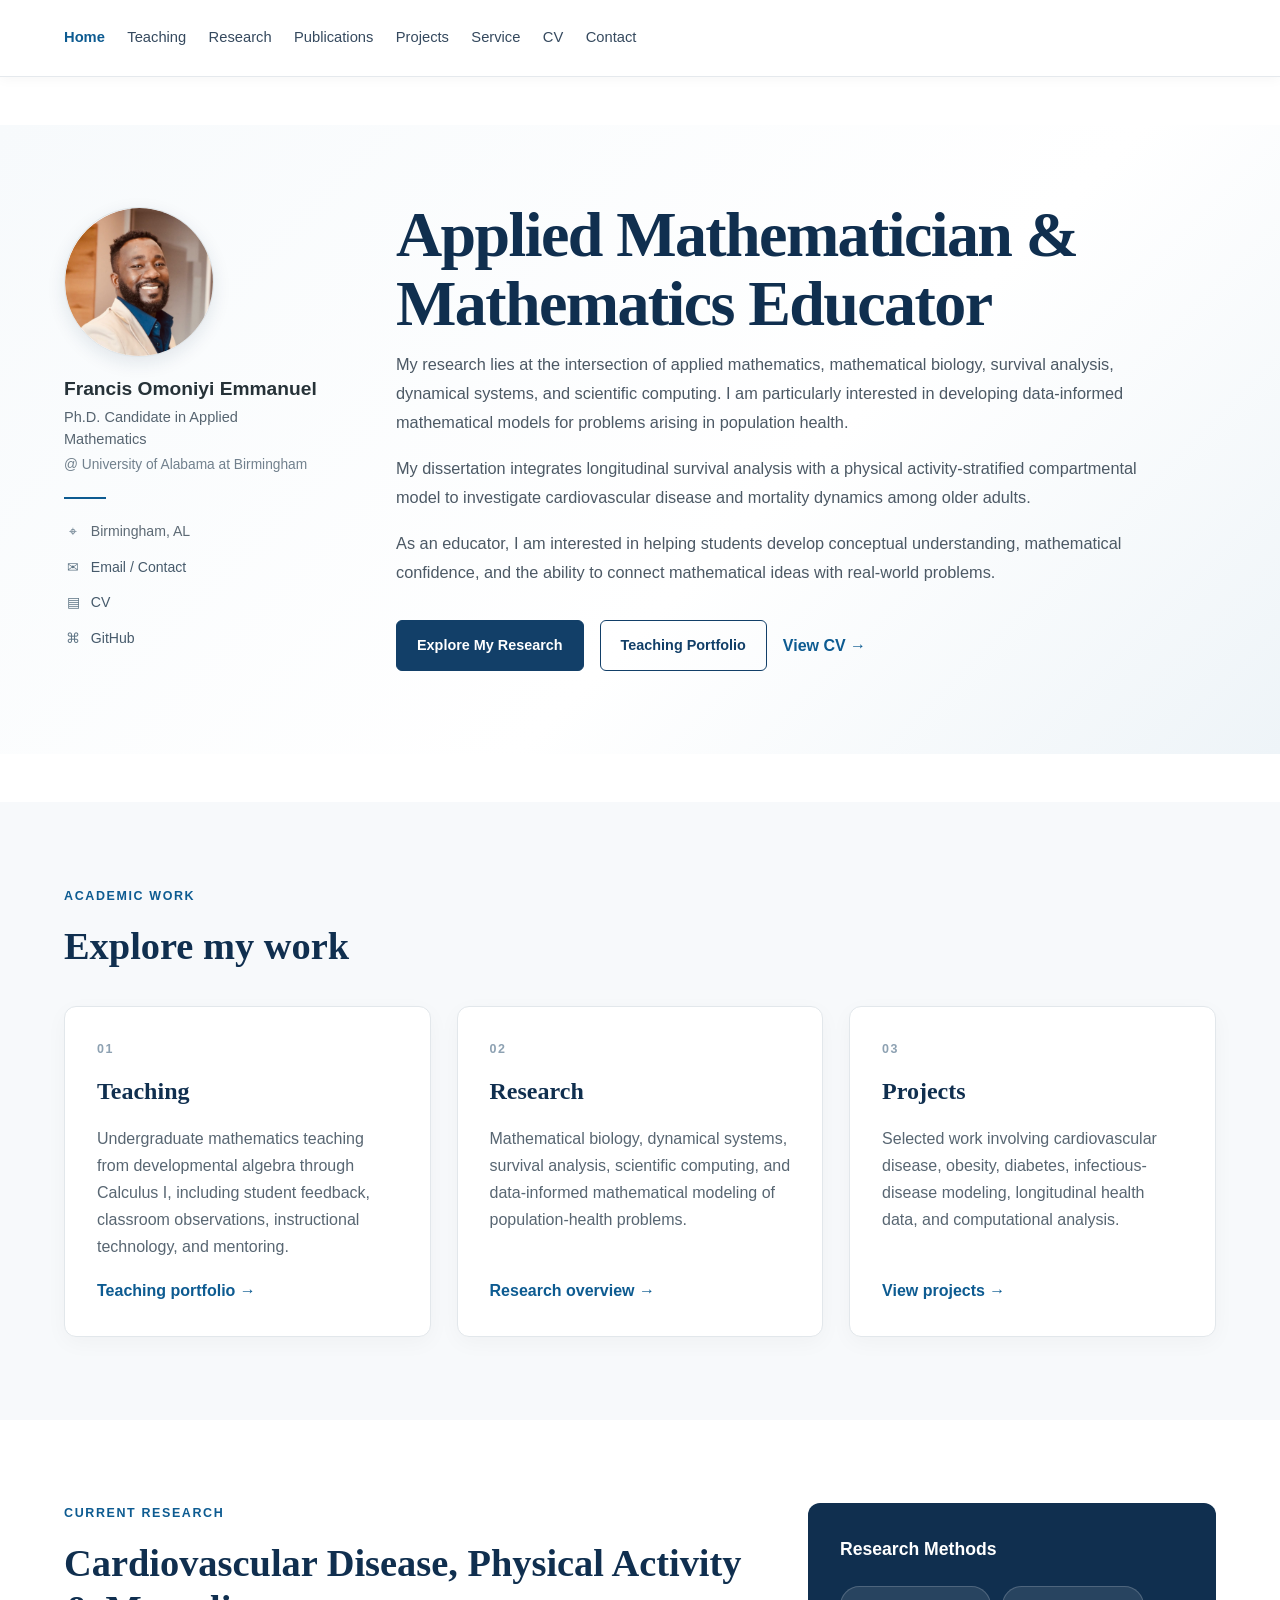
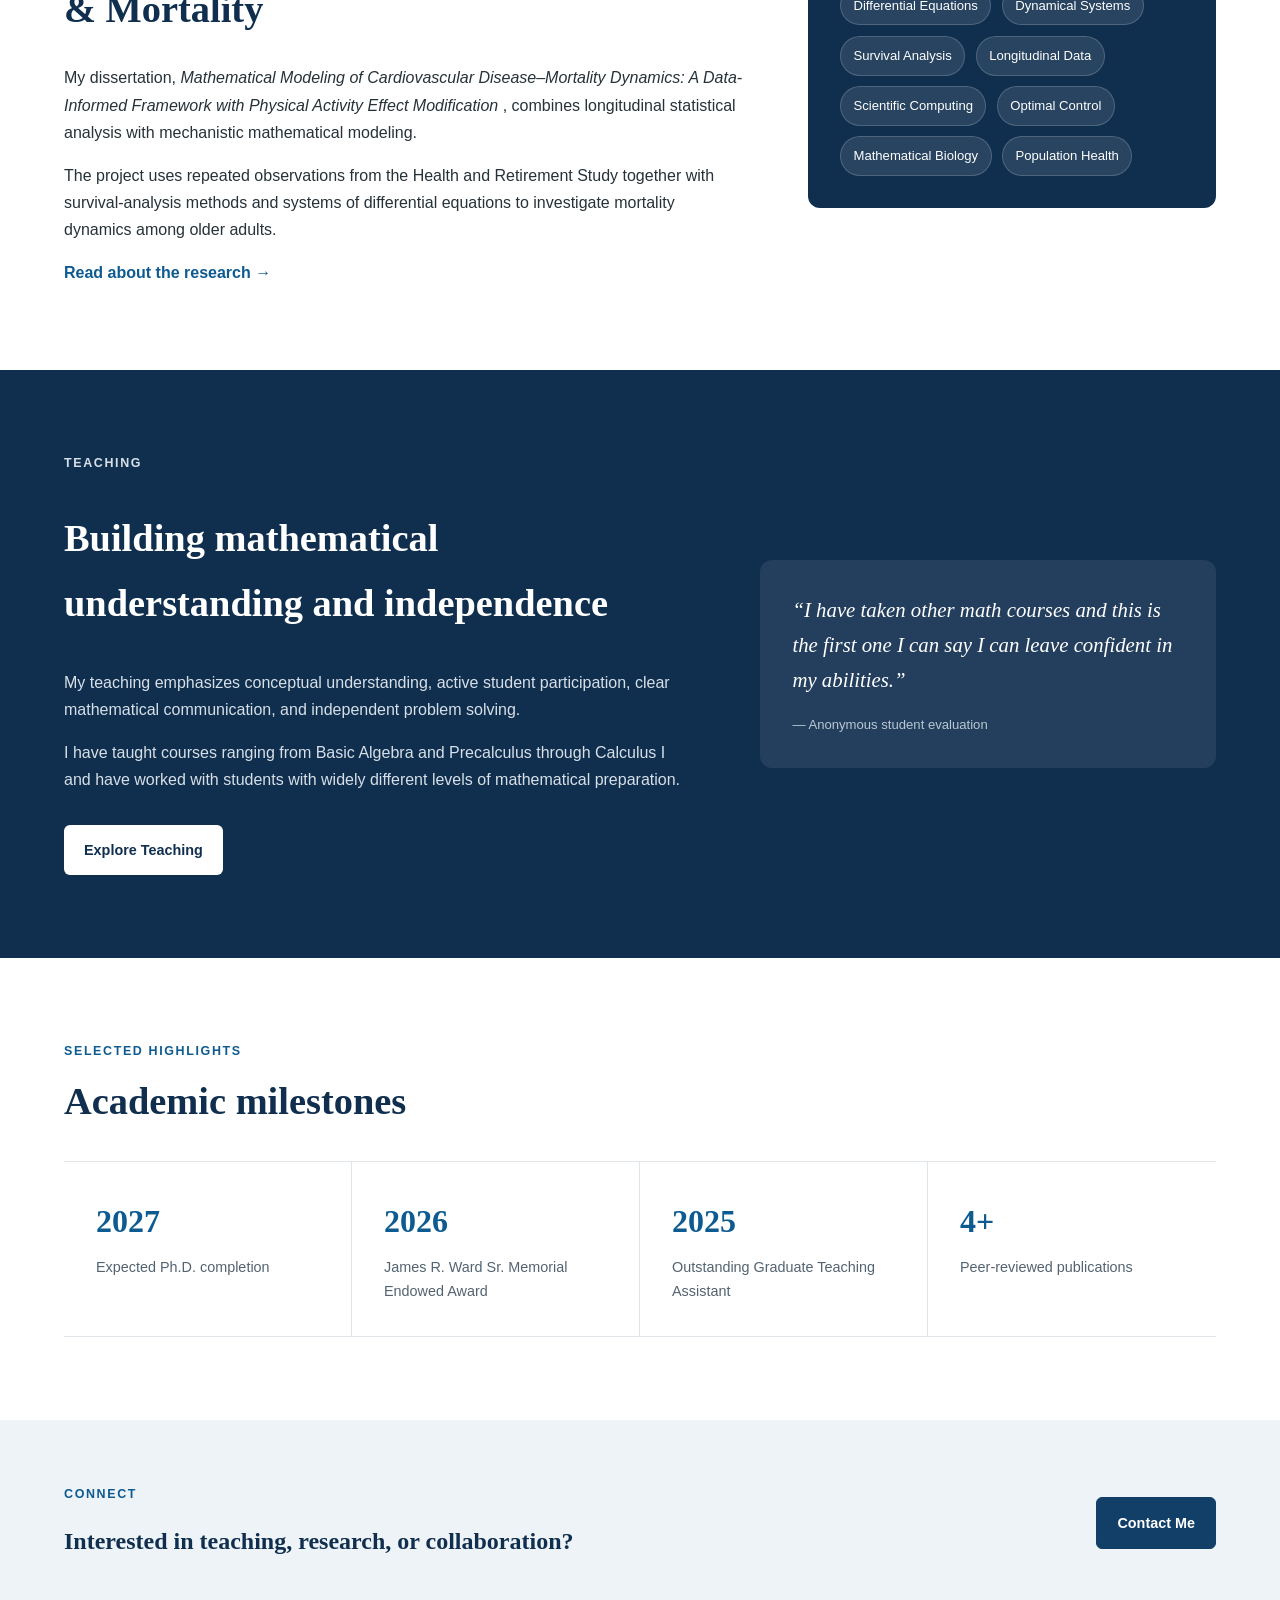
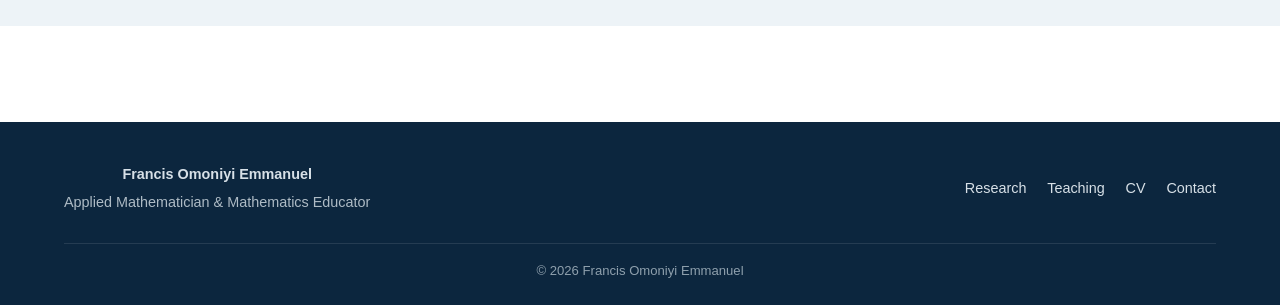
==== commit a208035c: "Refactor HTML structure and clean up comments" ====
--- a/index.html
+++ b/index.html
@@ -22,19 +22,17 @@
 <body>
 
 
-<!-- ======================================================
+<!-- =========================
      NAVIGATION
-====================================================== -->
+========================= -->
 
 <header class="site-header">
 
     <div class="container nav-container">
 
-        <nav class="main-nav">
-
-            <a href="index.html" class="active">
-                Home
-            </a>
+    <nav class="main-nav">
+
+            <a href="index.html" class="active">Home</a>
 
             <a href="teaching.html">
                 Teaching
@@ -75,47 +73,38 @@
 <main>
 
 
-<!-- ======================================================
+<!-- =========================
      HERO
-====================================================== -->
+========================= -->
 
 <section class="home-hero">
 
     <div class="container academic-hero-grid">
 
-
         <!-- LEFT PROFILE COLUMN -->
-
         <aside class="academic-profile">
 
             <div class="academic-photo-wrapper">
-
                 <img
                     src="assets/images/Profile.jpeg"
                     alt="Francis Omoniyi Emmanuel"
                     class="academic-profile-photo"
                 >
-
-            </div>
-
+            </div>
 
             <h2 class="profile-name">
                 Francis Omoniyi Emmanuel
             </h2>
 
-
             <p class="profile-title">
                 Ph.D. Candidate in Applied Mathematics
             </p>
 
-
             <p class="profile-affiliation">
-                University of Alabama at Birmingham
-            </p>
-
+                @ University of Alabama at Birmingham
+            </p>
 
             <div class="profile-divider"></div>
-
 
             <div class="profile-details">
 
@@ -124,37 +113,25 @@
                     Birmingham, AL
                 </p>
 
-
                 <p>
                     <span class="profile-icon">✉</span>
-
-                    <a href="contact.html">
-                        Email / Contact
-                    </a>
-                </p>
-
+                    <a href="contact.html">Email / Contact</a>
+                </p>
 
                 <p>
                     <span class="profile-icon">▤</span>
-
-                    <a
-                        href="assets/documents/Francis_Omoniyi_CV.pdf"
-                        target="_blank"
-                        rel="noopener noreferrer"
-                    >
+                    <a href="assets/documents/Francis_Omoniyi_CV.pdf"
+                       target="_blank"
+                       rel="noopener noreferrer">
                         CV
                     </a>
                 </p>
 
-
                 <p>
                     <span class="profile-icon">⌘</span>
-
-                    <a
-                        href="https://github.com/omoniyifrancis"
-                        target="_blank"
-                        rel="noopener noreferrer"
-                    >
+                    <a href="https://github.com/omoniyifrancis"
+                       target="_blank"
+                       rel="noopener noreferrer">
                         GitHub
                     </a>
                 </p>
@@ -164,16 +141,12 @@
         </aside>
 
 
-
-        <!-- RIGHT INTRODUCTION -->
-
+        <!-- RIGHT MAIN COLUMN -->
         <div class="academic-hero-content">
 
-            <h1 class="hero-heading">
-                Applied Mathematician &
-                Mathematics Educator
-            </h1>
-
+          <h1 class="hero-heading">
+    Applied Mathematician & Mathematics Educator
+</h1>
 
             <p class="hero-description">
 
@@ -185,7 +158,6 @@
 
             </p>
 
-
             <p class="hero-description">
 
                 My dissertation integrates longitudinal survival analysis
@@ -195,7 +167,6 @@
 
             </p>
 
-
             <p class="hero-description">
 
                 As an educator, I am interested in helping students develop
@@ -205,31 +176,22 @@
 
             </p>
 
-
             <div class="hero-buttons">
 
-                <a
-                    href="research.html"
-                    class="primary-button"
-                >
+                <a href="research.html"
+                   class="primary-button">
                     Explore My Research
                 </a>
 
-
-                <a
-                    href="teaching.html"
-                    class="secondary-button"
-                >
+                <a href="teaching.html"
+                   class="secondary-button">
                     Teaching Portfolio
                 </a>
 
-
-                <a
-                    href="assets/documents/Francis_Omoniyi_CV.pdf"
-                    target="_blank"
-                    rel="noopener noreferrer"
-                    class="text-button"
-                >
+                <a href="assets/documents/Francis_Omoniyi_CV.pdf"
+                   target="_blank"
+                   rel="noopener noreferrer"
+                   class="text-button">
                     View CV →
                 </a>
 
@@ -237,28 +199,23 @@
 
         </div>
 
-
     </div>
 
 </section>
 
-
-
-<!-- ======================================================
-     ACADEMIC WORK
-====================================================== -->
+<!-- =========================
+     THREE CORE AREAS
+========================= -->
 
 <section class="home-section section-soft">
 
     <div class="container">
-
 
         <div class="section-heading">
 
             <p class="section-label">
                 Academic Work
             </p>
-
 
             <h2 class="home-section-title">
                 Explore my work
@@ -267,11 +224,8 @@
         </div>
 
 
-
         <div class="home-card-grid">
 
-
-            <!-- TEACHING -->
 
             <article class="home-feature-card">
 
@@ -279,11 +233,9 @@
                     01
                 </div>
 
-
                 <h3>
                     Teaching
                 </h3>
-
 
                 <p>
 
@@ -295,19 +247,14 @@
 
                 </p>
 
-
-                <a
-                    href="teaching.html"
-                    class="card-link"
-                >
+                <a href="teaching.html"
+                   class="card-link">
                     Teaching portfolio →
                 </a>
 
             </article>
 
 
-
-            <!-- RESEARCH -->
 
             <article class="home-feature-card">
 
@@ -315,11 +262,9 @@
                     02
                 </div>
 
-
                 <h3>
                     Research
                 </h3>
-
 
                 <p>
 
@@ -330,19 +275,14 @@
 
                 </p>
 
-
-                <a
-                    href="research.html"
-                    class="card-link"
-                >
+                <a href="research.html"
+                   class="card-link">
                     Research overview →
                 </a>
 
             </article>
 
 
-
-            <!-- PROJECTS -->
 
             <article class="home-feature-card">
 
@@ -350,11 +290,9 @@
                     03
                 </div>
 
-
                 <h3>
                     Projects
                 </h3>
-
 
                 <p>
 
@@ -365,11 +303,8 @@
 
                 </p>
 
-
-                <a
-                    href="projects.html"
-                    class="card-link"
-                >
+                <a href="projects.html"
+                   class="card-link">
                     View projects →
                 </a>
 
@@ -384,14 +319,13 @@
 
 
 
-<!-- ======================================================
-     CURRENT RESEARCH
-====================================================== -->
+<!-- =========================
+     FEATURED RESEARCH
+========================= -->
 
 <section class="home-section">
 
     <div class="container">
-
 
         <div class="featured-home-grid">
 
@@ -401,7 +335,6 @@
                 <p class="section-label">
                     Current Research
                 </p>
-
 
                 <h2 class="home-section-title">
                     Cardiovascular Disease,
@@ -411,50 +344,32 @@
 
                 <p>
 
-                    My dissertation develops a data-informed framework
-                    connecting longitudinal survival analysis with
-                    population-level mathematical modeling of
-                    cardiovascular disease and mortality.
-
-                </p>
-
-
-                <p>
-
-                    Using repeated observations from the Health and
-                    Retirement Study, I estimate time-dependent
-                    cardiovascular disease and mortality risks and
-                    investigate how physical activity modifies these
-                    relationships over time.
-
-                </p>
-
-
-                <p>
-
-                    These empirical hazard estimates are then used to
-                    inform a physical activity-stratified compartmental
-                    model describing transitions between non-CVD states,
-                    CVD states, physical activity levels, and mortality.
-
-                </p>
-
-
-                <p>
-
-                    The project combines statistical estimation,
-                    mathematical analysis, parameter calibration,
-                    and numerical simulation to connect
-                    individual-level longitudinal data with
-                    population-level disease dynamics.
-
-                </p>
-
-
-                <a
-                    href="research.html"
-                    class="inline-link"
-                >
+                    My dissertation,
+                    <em>
+                        Mathematical Modeling of Cardiovascular
+                        Disease–Mortality Dynamics: A Data-Informed
+                        Framework with Physical Activity Effect
+                        Modification
+                    </em>,
+                    combines longitudinal statistical analysis
+                    with mechanistic mathematical modeling.
+
+                </p>
+
+
+                <p>
+
+                    The project uses repeated observations from the
+                    Health and Retirement Study together with
+                    survival-analysis methods and systems of
+                    differential equations to investigate mortality
+                    dynamics among older adults.
+
+                </p>
+
+
+                <a href="research.html"
+                   class="inline-link">
                     Read about the research →
                 </a>
 
@@ -468,44 +383,16 @@
                     Research Methods
                 </p>
 
-
                 <div class="research-tags">
 
-                    <span>
-                        Differential Equations
-                    </span>
-
-                    <span>
-                        Dynamical Systems
-                    </span>
-
-                    <span>
-                        Survival Analysis
-                    </span>
-
-                    <span>
-                        Longitudinal Data
-                    </span>
-
-                    <span>
-                        Scientific Computing
-                    </span>
-
-                    <span>
-                        Parameter Calibration
-                    </span>
-
-                    <span>
-                        Numerical Methods
-                    </span>
-
-                    <span>
-                        Mathematical Biology
-                    </span>
-
-                    <span>
-                        Population Health
-                    </span>
+                    <span>Differential Equations</span>
+                    <span>Dynamical Systems</span>
+                    <span>Survival Analysis</span>
+                    <span>Longitudinal Data</span>
+                    <span>Scientific Computing</span>
+                    <span>Optimal Control</span>
+                    <span>Mathematical Biology</span>
+                    <span>Population Health</span>
 
                 </div>
 
@@ -520,9 +407,9 @@
 
 
 
-<!-- ======================================================
+<!-- =========================
      TEACHING HIGHLIGHT
-====================================================== -->
+========================= -->
 
 <section class="home-section section-dark">
 
@@ -534,7 +421,6 @@
             <p class="section-label-light">
                 Teaching
             </p>
-
 
             <h2>
                 Building mathematical understanding
@@ -561,10 +447,8 @@
             </p>
 
 
-            <a
-                href="teaching.html"
-                class="light-button"
-            >
+            <a href="teaching.html"
+               class="light-button">
                 Explore Teaching
             </a>
 
@@ -590,21 +474,19 @@
 
 
 
-<!-- ======================================================
+<!-- =========================
      SELECTED HIGHLIGHTS
-====================================================== -->
+========================= -->
 
 <section class="home-section">
 
     <div class="container">
-
 
         <div class="section-heading">
 
             <p class="section-label">
                 Selected Highlights
             </p>
-
 
             <h2 class="home-section-title">
                 Academic milestones
@@ -613,7 +495,6 @@
         </div>
 
 
-
         <div class="highlight-stat-grid">
 
 
@@ -629,9 +510,7 @@
 
             </div>
 
-
-
-            <div class="highlight-stat">
+         <div class="highlight-stat">
 
                 <span class="stat-number">
                     2026
@@ -643,8 +522,7 @@
                 </span>
 
             </div>
-
-
+            
 
             <div class="highlight-stat">
 
@@ -661,6 +539,7 @@
 
 
 
+
             <div class="highlight-stat">
 
                 <span class="stat-number">
@@ -682,21 +561,19 @@
 
 
 
-<!-- ======================================================
-     CONTACT
-====================================================== -->
+<!-- =========================
+     CONTACT CTA
+========================= -->
 
 <section class="home-cta">
 
     <div class="container home-cta-inner">
-
 
         <div>
 
             <p class="section-label">
                 Connect
             </p>
-
 
             <h2>
                 Interested in teaching,
@@ -706,14 +583,11 @@
         </div>
 
 
-        <a
-            href="contact.html"
-            class="primary-button"
-        >
+        <a href="contact.html"
+           class="primary-button">
             Contact Me
         </a>
 
-
     </div>
 
 </section>
@@ -723,14 +597,9 @@
 
 
 
-<!-- ======================================================
-     FOOTER
-====================================================== -->
-
 <footer class="modern-footer">
 
     <div class="container footer-grid">
-
 
         <div>
 
@@ -738,7 +607,6 @@
                 Francis Omoniyi Emmanuel
             </strong>
 
-
             <p>
                 Applied Mathematician &
                 Mathematics Educator
@@ -747,7 +615,6 @@
         </div>
 
 
-
         <div class="footer-links">
 
             <a href="research.html">
@@ -768,9 +635,7 @@
 
         </div>
 
-
-    </div>
-
+    </div>
 
 
     <div class="container footer-bottom">
--- a/styles.css
+++ b/styles.css
@@ -1,77 +1,2541 @@
-
-/* STUDENT FEEDBACK */
-
-.evaluation-introduction {
+* {
+    box-sizing: border-box;
+}
+
+body {
+    margin: 0;
+    font-family: Georgia, "Times New Roman", serif;
+    line-height: 1.7;
+    color: #222;
+    background: #ffffff;
+}
+
+.container {
+    width: min(1100px, 90%);
+    margin: 0 auto;
+}
+
+header {
+    background: #17365d;
+    color: white;
+    padding: 2rem 0 1.3rem;
+}
+
+header h1 {
+    margin: 0;
+    font-size: 2.4rem;
+}
+
+.subtitle {
+    margin-top: 0.3rem;
+    font-size: 1.15rem;
+}
+
+nav {
+    margin-top: 1.4rem;
+}
+
+nav a {
+    color: white;
+    text-decoration: none;
+    margin-right: 1.2rem;
+    font-family: Arial, sans-serif;
+    font-size: 0.95rem;
+}
+
+nav a:hover {
+    text-decoration: underline;
+}
+
+main {
+    padding: 3rem 0;
+}
+
+section {
+    margin-bottom: 3rem;
+}
+
+h2 {
+    color: #17365d;
+    border-bottom: 2px solid #e2e2e2;
+    padding-bottom: 0.4rem;
+}
+
+h3 {
+    color: #17365d;
+}
+
+.hero {
+    font-size: 1.08rem;
+}
+
+.cards {
+    display: grid;
+    grid-template-columns: repeat(
+        auto-fit,
+        minmax(240px, 1fr)
+    );
+    gap: 1.5rem;
+}
+
+.card {
+    border: 1px solid #dddddd;
+    border-radius: 8px;
+    padding: 1.4rem;
+    background: #fafafa;
+}
+
+.card a {
+    color: #17365d;
+    font-weight: bold;
+    text-decoration: none;
+}
+
+footer {
+    border-top: 1px solid #dddddd;
+    padding: 1.5rem 0;
+    text-align: center;
+    color: #666666;
+    font-size: 0.9rem;
+}
+
+@media (max-width: 700px) {
+
+    header h1 {
+        font-size: 1.8rem;
+    }
+
+    nav a {
+        display: inline-block;
+        margin-bottom: 0.5rem;
+    }
+}
+
+blockquote {
+    margin: 1.2rem 0;
+    padding: 1rem 1.3rem;
+    border-left: 4px solid #17365d;
+    background: #f7f7f7;
+    font-style: italic;
+}
+
+.source {
+    margin-top: -0.7rem;
+    font-size: 0.9rem;
+    color: #666;
+}
+
+.evaluation {
+    margin-bottom: 2rem;
+}
+
+.course-list p {
+    margin-bottom: 1.2rem;
+}
+
+/* Teaching Evaluations */
+
+.evaluation-note {
+    color: #666;
+    font-size: 0.95rem;
+    margin-bottom: 1.5rem;
+}
+
+.evaluation-grid {
+    display: grid;
+    grid-template-columns: repeat(
+        auto-fit,
+        minmax(300px, 1fr)
+    );
+    gap: 1.4rem;
+    margin-top: 1.5rem;
+    margin-bottom: 3rem;
+}
+
+.evaluation-card {
+    border: 1px solid #dddddd;
+    border-radius: 8px;
+    padding: 1.4rem;
+    background: #fafafa;
+}
+
+.evaluation-card blockquote {
+    margin: 0.7rem 0 1rem 0;
+    padding: 0;
+    border-left: none;
+    background: transparent;
+    font-style: italic;
+}
+
+.evaluation-theme {
+    margin: 0;
+    font-family: Arial, sans-serif;
+    font-size: 0.85rem;
+    font-weight: bold;
+    text-transform: uppercase;
+    letter-spacing: 0.05rem;
+    color: #17365d;
+}
+
+.evaluation-source {
+    font-size: 0.88rem;
+    color: #666666;
+    margin-bottom: 0;
+}
+
+.faculty-observations {
+    margin-top: 3rem;
+}
+
+.observation-card {
+    margin: 1.5rem 0;
+    padding: 1.5rem;
+    border-left: 4px solid #17365d;
+    background: #f7f7f7;
+}
+
+.observation-card h4 {
+    margin-top: 0;
+    margin-bottom: 0.2rem;
+    color: #17365d;
+    font-size: 1.15rem;
+}
+
+.observation-meta {
+    margin-top: 0;
+    color: #666666;
+    font-size: 0.9rem;
+}
+
+.observation-card blockquote {
+    margin: 1rem 0;
+    padding-left: 1rem;
+    border-left: 2px solid #999999;
+    background: transparent;
+    font-style: italic;
+}
+
+.evaluation-footer {
+    margin-top: 2rem;
+    font-size: 0.9rem;
+    color: #666666;
+    font-style: italic;
+}
+
+/* Research Page */
+
+.research-card {
+    border-left: 4px solid #17365d;
+    background: #f8f9fb;
+    padding: 1.2rem 1.4rem;
+    margin: 1.2rem 0;
+    border-radius: 4px;
+}
+
+.research-card h3 {
+    margin-top: 0;
+    margin-bottom: 0.5rem;
+}
+
+.method-grid {
+    display: grid;
+    grid-template-columns: repeat(
+        auto-fit,
+        minmax(240px, 1fr)
+    );
+    gap: 1.4rem;
+    margin-top: 1.5rem;
+}
+
+.method-card {
+    border: 1px solid #dddddd;
+    border-radius: 8px;
+    padding: 1.3rem;
+    background: #ffffff;
+}
+
+.method-card h3 {
+    margin-top: 0;
+}
+
+/* Publications Page */
+
+.publication-card {
+    position: relative;
+    border: 1px solid #dddddd;
+    border-radius: 8px;
+    padding: 1.5rem;
+    margin: 1.5rem 0;
+    background: #ffffff;
+}
+
+.publication-card h3 {
+    margin-top: 0.4rem;
+    margin-bottom: 0.7rem;
+    line-height: 1.4;
+}
+
+.publication-year {
+    display: inline-block;
+    margin: 0;
+    font-family: Arial, sans-serif;
+    font-weight: bold;
+    font-size: 0.85rem;
+    color: #17365d;
+}
+
+.publication-authors {
+    color: #444444;
+}
+
+.doi-link {
+    display: inline-block;
+    margin-top: 0.3rem;
+    color: #17365d;
+    font-family: Arial, sans-serif;
+    font-weight: bold;
+    text-decoration: none;
+}
+
+.doi-link:hover {
+    text-decoration: underline;
+}
+
+
+/* Research Presentations */
+
+.presentation-card {
+    border-left: 4px solid #17365d;
+    background: #f8f9fb;
+    padding: 1.3rem 1.5rem;
+    margin: 1.4rem 0;
+}
+
+.presentation-card h3 {
+    margin-top: 0.4rem;
+    margin-bottom: 0.7rem;
+}
+
+.presentation-date {
+    margin: 0;
+    color: #666666;
+    font-size: 0.9rem;
+    font-family: Arial, sans-serif;
+    font-weight: bold;
+}
+
+
+/* Research Themes */
+
+.research-theme-grid {
+    display: grid;
+    grid-template-columns: repeat(
+        auto-fit,
+        minmax(220px, 1fr)
+    );
+    gap: 1.3rem;
+    margin-top: 1.5rem;
+}
+
+.research-theme-card {
+    border: 1px solid #dddddd;
+    border-radius: 8px;
+    padding: 1.3rem;
+    background: #fafafa;
+}
+
+.research-theme-card h3 {
+    margin-top: 0;
+    color: #17365d;
+}
+
+/* Projects Page */
+
+.featured-project {
+    border: 1px solid #d7dce2;
+    border-radius: 10px;
+    padding: 2rem;
+    margin: 2rem 0 3rem;
+    background: #f8f9fb;
+}
+
+.featured-project h2 {
+    border-bottom: none;
+    margin-bottom: 0.3rem;
+}
+
+.project-subtitle {
+    color: #555555;
+    font-size: 1.05rem;
+    margin-top: 0;
+    margin-bottom: 1.5rem;
+}
+
+.project-label {
+    margin-bottom: 0.4rem;
+    font-family: Arial, sans-serif;
+    text-transform: uppercase;
+    letter-spacing: 0.08rem;
+    font-size: 0.78rem;
+    font-weight: bold;
+    color: #17365d;
+}
+
+.project-details-grid {
+    display: grid;
+    grid-template-columns: repeat(
+        auto-fit,
+        minmax(220px, 1fr)
+    );
+    gap: 1.2rem;
+    margin: 2rem 0;
+}
+
+.project-detail {
+    background: #ffffff;
+    border: 1px solid #dddddd;
+    border-radius: 8px;
+    padding: 1.2rem;
+}
+
+.project-detail h3 {
+    margin-top: 0;
+}
+
+.project-card {
+    border: 1px solid #dddddd;
+    border-radius: 10px;
+    padding: 1.7rem;
+    margin: 2rem 0;
+    background: #ffffff;
+}
+
+.project-card-header h2 {
+    margin-top: 0;
+    border-bottom: none;
+}
+
+.project-card h3 {
+    margin-bottom: 0.3rem;
+}
+
+.project-tools {
+    display: flex;
+    flex-wrap: wrap;
+    gap: 0.6rem;
+    margin-top: 1.5rem;
+}
+
+.project-tools span {
+    background: #edf1f5;
+    border-radius: 20px;
+    padding: 0.35rem 0.75rem;
+    font-family: Arial, sans-serif;
+    font-size: 0.82rem;
+    color: #17365d;
+}
+
+.project-note {
+    margin-top: 3rem;
+    padding: 1.5rem;
+    background: #f8f9fb;
+    border-radius: 8px;
+}
+
+/* Service & Outreach Page */
+
+.service-grid {
+    display: grid;
+    grid-template-columns: repeat(
+        auto-fit,
+        minmax(260px, 1fr)
+    );
+    gap: 1.4rem;
+    margin-top: 1.5rem;
+}
+
+.service-card {
+    border: 1px solid #dddddd;
+    border-radius: 8px;
+    padding: 1.4rem;
+    margin: 1.2rem 0;
+    background: #ffffff;
+}
+
+.featured-service {
+    border-left: 4px solid #17365d;
+    background: #f8f9fb;
+}
+
+.service-card h3 {
+    margin-top: 0.3rem;
+    margin-bottom: 0.4rem;
+    color: #17365d;
+}
+
+.service-year {
+    margin: 0;
+    font-family: Arial, sans-serif;
+    font-size: 0.82rem;
+    font-weight: bold;
+    color: #17365d;
+}
+
+.service-event {
+    margin-top: 0.2rem;
+    margin-bottom: 0.2rem;
+    font-weight: bold;
+}
+
+.service-organization {
+    margin-top: 0;
+    color: #666666;
+    font-size: 0.95rem;
+}
+
+/* CV Page */
+
+.cv-intro {
+    max-width: 850px;
+}
+
+.cv-buttons {
+    display: flex;
+    flex-wrap: wrap;
+    gap: 1rem;
+    margin-top: 1.6rem;
+}
+
+.primary-button,
+.secondary-button {
+    display: inline-block;
+    padding: 0.7rem 1.2rem;
+    border-radius: 5px;
+    font-family: Arial, sans-serif;
+    font-weight: bold;
+    text-decoration: none;
+}
+
+.primary-button {
+    background: #17365d;
+    color: #ffffff;
+}
+
+.primary-button:hover {
+    opacity: 0.9;
+}
+
+.secondary-button {
+    border: 1px solid #17365d;
+    color: #17365d;
+    background: #ffffff;
+}
+
+.secondary-button:hover {
+    background: #f3f5f8;
+}
+
+.cv-highlight-grid {
+    display: grid;
+    grid-template-columns: repeat(
+        auto-fit,
+        minmax(230px, 1fr)
+    );
+    gap: 1.4rem;
+    margin-top: 1.5rem;
+}
+
+.cv-highlight-card {
+    border: 1px solid #dddddd;
+    border-radius: 8px;
+    padding: 1.4rem;
+    background: #ffffff;
+}
+
+.cv-highlight-card h3 {
+    margin-top: 0;
+    color: #17365d;
+}
+
+.cv-timeline {
+    margin-top: 1.5rem;
+}
+
+.cv-timeline-item {
+    display: grid;
+    grid-template-columns: 80px 1fr;
+    gap: 1rem;
+    margin-bottom: 1.5rem;
+    padding-bottom: 1.3rem;
+    border-bottom: 1px solid #eeeeee;
+}
+
+.cv-timeline-item h3 {
+    margin-top: 0;
+    margin-bottom: 0.3rem;
+}
+
+.cv-year {
+    font-family: Arial, sans-serif;
+    font-weight: bold;
+    color: #17365d;
+}
+
+.cv-download-section {
+    margin-top: 3rem;
+    padding: 1.7rem;
+    background: #f8f9fb;
+    border-radius: 8px;
+}
+
+@media (max-width: 600px) {
+
+    .cv-timeline-item {
+        grid-template-columns: 1fr;
+        gap: 0.2rem;
+    }
+
+}
+
+/* Contact Page */
+
+.contact-intro {
     max-width: 800px;
-
-    color: #5c6975;
-}
-
-
-.teaching-evidence-grid {
+}
+
+.contact-grid {
     display: grid;
-
-    grid-template-columns:
-        repeat(2, 1fr);
-
-    gap: 1.3rem;
-
-    margin-top: 1.8rem;
-}
-
-
-.teaching-quote-card {
+    grid-template-columns: repeat(
+        auto-fit,
+        minmax(230px, 1fr)
+    );
+    gap: 1.4rem;
+    margin-top: 1.5rem;
+}
+
+.contact-card {
+    border: 1px solid #dddddd;
+    border-radius: 8px;
+    padding: 1.5rem;
+    background: #ffffff;
+}
+
+.contact-card h3 {
+    margin-top: 0;
+    color: #17365d;
+}
+
+.contact-card a {
+    color: #17365d;
+    text-decoration: none;
+    font-weight: bold;
+}
+
+.contact-card a:hover {
+    text-decoration: underline;
+}
+
+.contact-availability {
+    margin-top: 3rem;
+}
+
+.contact-cv {
+    margin-top: 3rem;
+    padding: 1.7rem;
+    background: #f8f9fb;
+    border-radius: 8px;
+}
+
+/* ==========================================================
+   PROFESSIONAL PORTFOLIO REDESIGN
+   ========================================================== */
+
+
+/* ---------- GLOBAL ---------- */
+
+html {
+    scroll-behavior: smooth;
+}
+
+body {
+    margin: 0;
+    font-family:
+        -apple-system,
+        BlinkMacSystemFont,
+        "Segoe UI",
+        Roboto,
+        Helvetica,
+        Arial,
+        sans-serif;
+
+    line-height: 1.7;
+    color: #263238;
+    background: #ffffff;
+}
+
+.container {
+    width: min(1180px, 90%);
+    margin: 0 auto;
+}
+
+.narrow-container {
+    max-width: 850px;
+}
+
+p {
+    margin-top: 0;
+}
+
+a {
+    transition: 0.2s ease;
+}
+
+
+/* ==========================================================
+   NAVIGATION
+   ========================================================== */
+
+.site-header,
+body > header {
+
+    position: sticky;
+    top: 0;
+    z-index: 1000;
+
+    background: rgba(255,255,255,0.97);
+
+    border-bottom: 1px solid #e8ecef;
+
+    box-shadow:
+        0 2px 12px rgba(0,0,0,0.04);
+
+    padding: 0;
+}
+
+
+.nav-container {
+    min-height: 78px;
+
     display: flex;
-    flex-direction: column;
-
-    padding: 1.6rem;
-
-    border: 1px solid #e0e6ea;
-
-    border-radius: 10px;
-
-    background: #ffffff;
-
-    box-shadow:
-        0 6px 20px
-        rgba(0,0,0,0.035);
-}
-
-
-.quote-theme {
-    margin: 0;
-
-    color: #0d5b91;
-
-    font-size: 0.76rem;
-
-    font-weight: 700;
-
-    letter-spacing: 0.1em;
-
-    text-transform: uppercase;
-}
-
-
-.teaching-quote-card blockquote {
-    flex-grow: 1;
-
-    margin:
-        1rem 0;
-
-    padding: 0;
-
-    border: none;
-
-    background: transparent;
-
-    color: #34495e;
+    justify-content: space-between;
+    align-items: center;
+
+    gap: 2rem;
+}
+
+
+.site-name {
+    color: #102f4f;
 
     font-family:
         Georgia,
         "Times New Roman",
         serif;
 
+    font-size: 1.12rem;
+    font-weight: bold;
+
+    text-decoration: none;
+
+    white-space: nowrap;
+}
+
+
+.main-nav {
+    display: flex;
+    align-items: center;
+
+    gap: 1.45rem;
+
+    margin: 0;
+}
+
+
+.main-nav a,
+body > header nav a {
+
+    color: #35495e;
+
+    font-family:
+        -apple-system,
+        BlinkMacSystemFont,
+        "Segoe UI",
+        Arial,
+        sans-serif;
+
+    font-size: 0.91rem;
+
+    text-decoration: none;
+
+    margin: 0;
+}
+
+
+.main-nav a:hover,
+body > header nav a:hover {
+
+    color: #0d5b91;
+}
+
+
+.main-nav a.active {
+
+    color: #0d5b91;
+    font-weight: 600;
+}
+
+
+/*
+Old-page headers still contain h1 and subtitle.
+Make them fit the modern appearance.
+*/
+
+body > header:not(.site-header) h1 {
+
+    color: #102f4f;
+
+    font-family:
+        Georgia,
+        "Times New Roman",
+        serif;
+
+    font-size: 1.25rem;
+
+    margin: 0;
+}
+
+
+body > header:not(.site-header) .subtitle {
+
+    color: #607080;
+    margin: 0.2rem 0 0.7rem;
+
+    font-size: 0.85rem;
+}
+
+
+body > header:not(.site-header) {
+
+    color: #263238;
+    padding: 1rem 0;
+}
+
+
+
+/* ==========================================================
+   HOME HERO
+   ========================================================== */
+
+.home-hero {
+
+    padding: 6rem 0 5rem;
+
+    background:
+        linear-gradient(
+            135deg,
+            #f7fafc 0%,
+            #ffffff 58%,
+            #edf4f8 100%
+        );
+}
+
+
+.hero-grid {
+
+    display: grid;
+
+    grid-template-columns:
+        minmax(0, 1.45fr)
+        minmax(280px, 0.7fr);
+
+    gap: 5rem;
+
+    align-items: center;
+}
+
+
+.eyebrow,
+.section-label,
+.section-label-light {
+
+    font-size: 0.78rem;
+
+    text-transform: uppercase;
+
+    letter-spacing: 0.13em;
+
+    font-weight: 700;
+
+    margin-bottom: 1rem;
+}
+
+
+.eyebrow,
+.section-label {
+
+    color: #0d5b91;
+}
+
+
+.hero-content h1 {
+
+    font-family:
+        Georgia,
+        "Times New Roman",
+        serif;
+
+    color: #102f4f;
+
+    font-size: clamp(
+        2.6rem,
+        5vw,
+        4.7rem
+    );
+
+    line-height: 1.07;
+
+    letter-spacing: -0.03em;
+
+    margin: 0 0 0.8rem;
+}
+
+
+.hero-content h2 {
+
+    color: #526475;
+
+    font-size: clamp(
+        1.3rem,
+        2vw,
+        1.75rem
+    );
+
+    font-weight: 500;
+
+    line-height: 1.35;
+
+    margin: 0 0 1.4rem;
+
+    border: none;
+    padding: 0;
+}
+
+
+.hero-affiliation {
+
+    color: #405466;
+
+    font-weight: 600;
+
+    margin-bottom: 1.6rem;
+}
+
+
+.hero-description {
+
+    max-width: 720px;
+
+    color: #4c5965;
+
+    font-size: 1.04rem;
+}
+
+
+.hero-buttons {
+
+    display: flex;
+    flex-wrap: wrap;
+
+    align-items: center;
+
+    gap: 1rem;
+
+    margin-top: 2rem;
+}
+
+
+
+/* ==========================================================
+   PROFILE PHOTO
+   ========================================================== */
+
+.hero-photo-wrapper {
+
+    max-width: 355px;
+
+    margin-left: auto;
+
+    background: #ffffff;
+
+    padding: 0.75rem;
+
+    border-radius: 18px;
+
+    box-shadow:
+        0 20px 50px
+        rgba(17, 47, 79, 0.15);
+}
+
+
+.profile-photo {
+
+    display: block;
+
+    width: 100%;
+
+    aspect-ratio: 4 / 5;
+
+    object-fit: cover;
+
+    object-position: center;
+
+    border-radius: 12px;
+}
+
+
+.photo-caption {
+
+    display: flex;
+    flex-direction: column;
+
+    padding: 1rem 0.5rem 0.4rem;
+
+    color: #102f4f;
+}
+
+
+.photo-caption span {
+
+    color: #71808d;
+
+    font-size: 0.88rem;
+
+    margin-top: 0.2rem;
+}
+
+
+
+/* ==========================================================
+   BUTTONS
+   ========================================================== */
+
+.primary-button,
+.secondary-button,
+.light-button {
+
+    display: inline-block;
+
+    padding:
+        0.78rem
+        1.25rem;
+
+    border-radius: 6px;
+
+    font-size: 0.9rem;
+
+    font-weight: 650;
+
+    text-decoration: none;
+}
+
+
+.primary-button {
+
+    background: #123f68;
+
+    color: #ffffff;
+
+    border: 1px solid #123f68;
+}
+
+
+.primary-button:hover {
+
+    background: #0d3152;
+}
+
+
+.secondary-button {
+
+    background: transparent;
+
+    color: #123f68;
+
+    border: 1px solid #123f68;
+}
+
+
+.secondary-button:hover {
+
+    background: #f0f5f8;
+}
+
+
+.text-button,
+.inline-link,
+.card-link {
+
+    color: #0d5b91;
+
+    text-decoration: none;
+
+    font-weight: 650;
+}
+
+
+.text-button:hover,
+.inline-link:hover,
+.card-link:hover {
+
+    color: #083e66;
+}
+
+
+
+/* ==========================================================
+   HOME SECTIONS
+   ========================================================== */
+
+.home-section {
+
+    padding: 5.2rem 0;
+
+    margin: 0;
+}
+
+
+.section-soft {
+
+    background: #f7f9fb;
+}
+
+
+.section-heading {
+
+    margin-bottom: 2.3rem;
+}
+
+
+.home-section-title {
+
+    color: #102f4f;
+
+    font-family:
+        Georgia,
+        "Times New Roman",
+        serif;
+
+    font-size: clamp(
+        2rem,
+        3vw,
+        2.8rem
+    );
+
+    line-height: 1.2;
+
+    border: none;
+
+    margin-top: 0;
+
+    padding: 0;
+}
+
+
+.large-intro {
+
+    color: #34495e;
+
+    font-family:
+        Georgia,
+        "Times New Roman",
+        serif;
+
+    font-size: 1.4rem;
+
+    line-height: 1.7;
+}
+
+
+
+/* ==========================================================
+   HOME FEATURE CARDS
+   ========================================================== */
+
+.home-card-grid {
+
+    display: grid;
+
+    grid-template-columns:
+        repeat(3, 1fr);
+
+    gap: 1.6rem;
+}
+
+
+.home-feature-card {
+
+    min-height: 290px;
+
+    display: flex;
+    flex-direction: column;
+
+    border:
+        1px solid #e2e7eb;
+
+    border-radius: 12px;
+
+    padding: 2rem;
+
+    background: #ffffff;
+
+    box-shadow:
+        0 6px 22px
+        rgba(0,0,0,0.035);
+
+    transition:
+        transform 0.2s ease,
+        box-shadow 0.2s ease;
+}
+
+
+.home-feature-card:hover {
+
+    transform:
+        translateY(-4px);
+
+    box-shadow:
+        0 16px 36px
+        rgba(17,47,79,0.08);
+}
+
+
+.card-number {
+
+    color: #8da1b2;
+
+    font-size: 0.78rem;
+
+    font-weight: 700;
+
+    letter-spacing: 0.12em;
+}
+
+
+.home-feature-card h3 {
+
+    color: #102f4f;
+
+    font-family:
+        Georgia,
+        "Times New Roman",
+        serif;
+
+    font-size: 1.5rem;
+
+    margin:
+        0.7rem 0
+        0.8rem;
+}
+
+
+.home-feature-card p {
+
+    color: #586672;
+}
+
+
+.home-feature-card .card-link {
+
+    margin-top: auto;
+}
+
+
+
+/* ==========================================================
+   FEATURED RESEARCH
+   ========================================================== */
+
+.featured-home-grid {
+
+    display: grid;
+
+    grid-template-columns:
+        1.25fr 0.75fr;
+
+    gap: 4rem;
+
+    align-items: start;
+}
+
+
+.research-summary-box {
+
+    background: #102f4f;
+
+    border-radius: 12px;
+
+    padding: 2rem;
+
+    color: #ffffff;
+}
+
+
+.summary-heading {
+
+    font-size: 1.1rem;
+
+    font-weight: 700;
+
+    margin-bottom: 1.3rem;
+}
+
+
+.research-tags {
+
+    display: flex;
+
+    flex-wrap: wrap;
+
+    gap: 0.65rem;
+}
+
+
+.research-tags span {
+
+    padding:
+        0.48rem
+        0.78rem;
+
+    border-radius: 20px;
+
+    background:
+        rgba(255,255,255,0.1);
+
+    border:
+        1px solid
+        rgba(255,255,255,0.18);
+
+    font-size: 0.82rem;
+}
+
+
+
+/* ==========================================================
+   TEACHING HOME FEATURE
+   ========================================================== */
+
+.section-dark {
+
+    background: #102f4f;
+
+    color: #ffffff;
+}
+
+
+.section-dark h2 {
+
+    color: #ffffff;
+
+    border: none;
+
+    font-family:
+        Georgia,
+        "Times New Roman",
+        serif;
+
+    font-size: clamp(
+        2rem,
+        3vw,
+        2.8rem
+    );
+
+    padding: 0;
+}
+
+
+.section-dark p {
+
+    color: #d7e0e7;
+}
+
+
+.section-label-light {
+
+    color: #9ec6e2;
+}
+
+
+.teaching-highlight-grid {
+
+    display: grid;
+
+    grid-template-columns:
+        1.15fr 0.85fr;
+
+    gap: 5rem;
+
+    align-items: center;
+}
+
+
+.home-quote {
+
+    margin: 0;
+
+    padding: 2rem;
+
+    border: none;
+
+    border-radius: 12px;
+
+    background:
+        rgba(255,255,255,0.08);
+
+    color: #ffffff;
+
+    font-family:
+        Georgia,
+        "Times New Roman",
+        serif;
+
+    font-size: 1.3rem;
+
+    line-height: 1.7;
+}
+
+
+.home-quote span {
+
+    display: block;
+
+    margin-top: 1rem;
+
+    color: #b9c8d3;
+
+    font-family:
+        -apple-system,
+        BlinkMacSystemFont,
+        "Segoe UI",
+        Arial,
+        sans-serif;
+
+    font-size: 0.82rem;
+
+    font-style: normal;
+}
+
+
+.light-button {
+
+    background: #ffffff;
+
+    color: #102f4f;
+
+    margin-top: 1rem;
+}
+
+
+
+/* ==========================================================
+   ACADEMIC HIGHLIGHTS
+   ========================================================== */
+
+.highlight-stat-grid {
+
+    display: grid;
+
+    grid-template-columns:
+        repeat(4, 1fr);
+
+    border-top:
+        1px solid #dfe5e9;
+
+    border-bottom:
+        1px solid #dfe5e9;
+}
+
+
+.highlight-stat {
+
+    padding: 2rem;
+
+    border-right:
+        1px solid #dfe5e9;
+}
+
+
+.highlight-stat:last-child {
+
+    border-right: none;
+}
+
+
+.stat-number {
+
+    display: block;
+
+    color: #0d5b91;
+
+    font-family:
+        Georgia,
+        "Times New Roman",
+        serif;
+
+    font-size: 2rem;
+
+    font-weight: bold;
+}
+
+
+.stat-label {
+
+    display: block;
+
+    color: #536371;
+
+    margin-top: 0.4rem;
+
+    font-size: 0.9rem;
+}
+
+
+
+/* ==========================================================
+   CTA
+   ========================================================== */
+
+.home-cta {
+
+    padding: 4rem 0;
+
+    background: #edf3f7;
+}
+
+
+.home-cta-inner {
+
+    display: flex;
+
+    justify-content:
+        space-between;
+
+    align-items: center;
+
+    gap: 2rem;
+}
+
+
+.home-cta h2 {
+
+    color: #102f4f;
+
+    font-family:
+        Georgia,
+        "Times New Roman",
+        serif;
+
+    margin: 0;
+
+    border: none;
+
+    padding: 0;
+}
+
+
+
+/* ==========================================================
+   OTHER PAGES
+   ========================================================== */
+
+main.container {
+
+    padding-top: 4rem;
+
+    padding-bottom: 5rem;
+}
+
+
+main.container > section {
+
+    margin-bottom: 4rem;
+}
+
+
+main.container h2 {
+
+    color: #102f4f;
+
+    font-family:
+        Georgia,
+        "Times New Roman",
+        serif;
+}
+
+
+.publication-card,
+.project-card,
+.service-card,
+.contact-card,
+.cv-highlight-card,
+.method-card,
+.evaluation-card {
+
+    box-shadow:
+        0 5px 18px
+        rgba(0,0,0,0.035);
+
+    transition:
+        transform 0.2s ease,
+        box-shadow 0.2s ease;
+}
+
+
+.publication-card:hover,
+.project-card:hover,
+.service-card:hover,
+.contact-card:hover,
+.cv-highlight-card:hover,
+.method-card:hover,
+.evaluation-card:hover {
+
+    transform:
+        translateY(-2px);
+
+    box-shadow:
+        0 12px 26px
+        rgba(17,47,79,0.07);
+}
+
+
+
+/* ==========================================================
+   FOOTER
+   ========================================================== */
+
+.modern-footer,
+footer {
+
+    background: #0c263e;
+
+    color: #d7e0e7;
+
+    border: none;
+
+    padding: 0;
+}
+
+
+.footer-grid {
+
+    display: flex;
+
+    justify-content:
+        space-between;
+
+    align-items: center;
+
+    gap: 2rem;
+
+    padding:
+        2.5rem 0
+        1.8rem;
+}
+
+
+.footer-grid p {
+
+    margin:
+        0.2rem 0 0;
+
+    color: #aebbc5;
+}
+
+
+.footer-links {
+
+    display: flex;
+
+    gap: 1.3rem;
+}
+
+
+.footer-links a {
+
+    color: #d7e0e7;
+
+    text-decoration: none;
+
+    font-size: 0.9rem;
+}
+
+
+.footer-links a:hover {
+
+    color: #ffffff;
+}
+
+
+.footer-bottom {
+
+    padding:
+        1rem 0
+        1.4rem;
+
+    border-top:
+        1px solid
+        rgba(255,255,255,0.1);
+}
+
+
+.footer-bottom p {
+
+    margin: 0;
+
+    color: #8fa0ad;
+
+    font-size: 0.82rem;
+}
+
+
+
+/* ==========================================================
+   RESPONSIVE DESIGN
+   ========================================================== */
+
+@media (max-width: 950px) {
+
+    .nav-container {
+
+        flex-direction: column;
+
+        align-items: flex-start;
+
+        padding:
+            1rem 0;
+    }
+
+
+    .main-nav {
+
+        width: 100%;
+
+        overflow-x: auto;
+
+        padding-bottom:
+            0.3rem;
+    }
+
+
+    .hero-grid {
+
+        grid-template-columns:
+            1fr;
+
+        gap: 3rem;
+    }
+
+
+    .hero-photo-wrapper {
+
+        margin:
+            0 auto;
+
+        max-width: 330px;
+    }
+
+
+    .home-card-grid {
+
+        grid-template-columns:
+            1fr;
+    }
+
+
+    .featured-home-grid,
+    .teaching-highlight-grid {
+
+        grid-template-columns:
+            1fr;
+
+        gap: 2.5rem;
+    }
+
+
+    .highlight-stat-grid {
+
+        grid-template-columns:
+            repeat(2, 1fr);
+    }
+
+
+    .highlight-stat:nth-child(2) {
+
+        border-right: none;
+    }
+
+}
+
+
+
+@media (max-width: 600px) {
+
+    .home-hero {
+
+        padding:
+            3.5rem 0;
+    }
+
+
+    .hero-content h1 {
+
+        font-size: 2.6rem;
+    }
+
+
+    .home-section {
+
+        padding:
+            3.5rem 0;
+    }
+
+
+    .home-cta-inner,
+    .footer-grid {
+
+        flex-direction:
+            column;
+
+        align-items:
+            flex-start;
+    }
+
+
+    .highlight-stat-grid {
+
+        grid-template-columns:
+            1fr;
+    }
+
+
+    .highlight-stat {
+
+        border-right: none;
+
+        border-bottom:
+            1px solid #dfe5e9;
+    }
+
+
+    .highlight-stat:last-child {
+
+        border-bottom: none;
+    }
+
+
+    .footer-links {
+
+        flex-wrap: wrap;
+    }
+
+}
+
+
+/* ==========================================================
+   FINAL HOMEPAGE HEADER + HERO OVERRIDES
+   KEEP THIS AT THE VERY BOTTOM
+   ========================================================== */
+
+header.site-header {
+    background: #ffffff !important;
+    color: #263238 !important;
+    padding: 0 !important;
+
+    position: sticky;
+    top: 0;
+    z-index: 1000;
+
+    border-bottom: 1px solid #e5e9ed;
+    box-shadow: 0 2px 12px rgba(0, 0, 0, 0.04);
+}
+
+.nav-container {
+    min-height: 76px;
+
+    display: flex !important;
+    align-items: center;
+    justify-content: space-between;
+
+    gap: 2rem;
+}
+
+.site-name,
+.site-name:visited,
+.site-name:hover,
+.site-name:active {
+    color: #123f68 !important;
+    text-decoration: none !important;
+
+    font-family: Georgia, "Times New Roman", serif;
+    font-size: 1.15rem;
+    font-weight: 700;
+}
+
+.main-nav {
+    display: flex !important;
+    align-items: center;
+    gap: 1.4rem;
+
+    margin: 0 !important;
+}
+
+.main-nav a,
+.main-nav a:visited {
+    color: #35495e !important;
+    text-decoration: none !important;
+
+    font-family: Arial, sans-serif;
+    font-size: 0.92rem;
+
+    margin: 0 !important;
+}
+
+.main-nav a:hover,
+.main-nav a.active {
+    color: #0d5b91 !important;
+}
+
+
+/* HERO */
+
+.home-hero {
+    padding: 5.5rem 0 !important;
+
+    background:
+        linear-gradient(
+            135deg,
+            #f7fafc 0%,
+            #ffffff 60%,
+            #eef4f8 100%
+        ) !important;
+}
+
+.hero-grid {
+    display: grid !important;
+
+    grid-template-columns:
+        minmax(0, 1.4fr)
+        minmax(280px, 0.6fr);
+
+    gap: 4.5rem;
+
+    align-items: center;
+}
+
+.hero-content h1 {
+    color: #102f4f !important;
+
+    font-family: Georgia, "Times New Roman", serif;
+
+    font-size: clamp(2.8rem, 5vw, 4.5rem);
+
+    line-height: 1.08;
+
+    margin: 0 0 0.8rem;
+}
+
+.hero-content h2 {
+    color: #435d73 !important;
+
+    border: none !important;
+
+    font-family: Arial, sans-serif;
+
+    font-size: 1.55rem;
+
+    font-weight: 500;
+
+    padding: 0 !important;
+
+    margin: 0 0 1.4rem;
+}
+
+.eyebrow {
+    color: #0d5b91 !important;
+
+    font-family: Arial, sans-serif;
+
+    font-size: 0.78rem;
+
+    font-weight: 700;
+
+    text-transform: uppercase;
+
+    letter-spacing: 0.09rem;
+}
+
+.hero-affiliation {
+    color: #405466;
+
+    font-family: Arial, sans-serif;
+
+    font-weight: 600;
+
+    line-height: 1.6;
+}
+
+.hero-description {
+    color: #4c5965;
+
+    font-family: Arial, sans-serif;
+
+    font-size: 1.02rem;
+
+    line-height: 1.8;
+
+    max-width: 720px;
+}
+
+
+/* PROFILE PHOTO */
+
+.hero-photo-wrapper {
+    width: 100%;
+    max-width: 340px;
+
+    margin-left: auto;
+
+    padding: 0.7rem;
+
+    background: #ffffff;
+
+    border-radius: 18px;
+
+    box-shadow:
+        0 20px 50px rgba(17, 47, 79, 0.15);
+}
+
+.profile-photo {
+    display: block !important;
+
+    width: 100% !important;
+
+    aspect-ratio: 4 / 5;
+
+    object-fit: cover;
+
+    border-radius: 12px;
+}
+
+
+/* MOBILE */
+
+@media (max-width: 900px) {
+
+    .nav-container {
+        flex-direction: column;
+        align-items: flex-start;
+        padding: 1rem 0;
+    }
+
+    .main-nav {
+        width: 100%;
+        overflow-x: auto;
+        padding-bottom: 0.3rem;
+    }
+
+    .hero-grid {
+        grid-template-columns: 1fr !important;
+    }
+
+    .hero-photo-wrapper {
+        margin: 1rem auto 0;
+    }
+}
+
+/* ==========================================================
+   INNER PAGE HERO
+   ========================================================== */
+
+.page-hero {
+    padding: 2.5rem 0 3.5rem;
+    margin-bottom: 4rem !important;
+
+    border-bottom: 1px solid #e2e7eb;
+}
+
+.page-kicker {
+    margin-bottom: 0.8rem;
+
+    color: #0d5b91;
+
+    font-family: Arial, sans-serif;
+
+    font-size: 0.78rem;
+
+    font-weight: 700;
+
+    letter-spacing: 0.12em;
+
+    text-transform: uppercase;
+}
+
+.page-hero h1 {
+    margin: 0 0 1rem;
+
+    color: #102f4f;
+
+    font-family:
+        Georgia,
+        "Times New Roman",
+        serif;
+
+    font-size: clamp(
+        2.7rem,
+        5vw,
+        4.2rem
+    );
+
+    line-height: 1.1;
+}
+
+.page-intro {
+    max-width: 780px;
+
+    margin-bottom: 0;
+
+    color: #536371;
+
+    font-size: 1.12rem;
+
+    line-height: 1.8;
+}
+
+/* ==========================================================
+   FINAL TEACHING PAGE DESIGN
+   ========================================================== */
+
+.teaching-page-hero {
+    max-width: 950px;
+}
+
+
+.teaching-hero-actions {
+    display: flex;
+    flex-wrap: wrap;
+    gap: 0.9rem;
+    margin-top: 2rem;
+}
+
+
+/* TEACHING PRINCIPLES */
+
+.teaching-overview-grid {
+    display: grid;
+    grid-template-columns: repeat(4, 1fr);
+    gap: 1.2rem;
+    margin-top: 2rem;
+}
+
+
+.teaching-principle-card {
+    padding: 1.6rem;
+
+    border: 1px solid #e1e6ea;
+    border-radius: 10px;
+
+    background: #ffffff;
+
+    box-shadow:
+        0 5px 18px rgba(0,0,0,0.035);
+}
+
+
+.principle-number {
+    color: #7c96aa;
+
+    font-size: 0.76rem;
+    font-weight: 700;
+
+    letter-spacing: 0.12em;
+}
+
+
+.teaching-principle-card h3 {
+    color: #102f4f;
+
+    font-family:
+        Georgia,
+        "Times New Roman",
+        serif;
+
+    font-size: 1.25rem;
+
+    margin:
+        0.55rem 0
+        0.8rem;
+}
+
+
+.teaching-principle-card p {
+    color: #596875;
+
+    font-size: 0.94rem;
+
+    margin-bottom: 0;
+}
+
+
+
+/* TWO COLUMN */
+
+.teaching-two-column {
+    display: grid;
+
+    grid-template-columns:
+        1fr 1fr;
+
+    gap: 3rem;
+
+    align-items: start;
+}
+
+
+.teaching-callout {
+    padding: 1.7rem;
+
+    background: #f3f7fa;
+
+    border-left: 4px solid #0d5b91;
+
+    border-radius: 6px;
+}
+
+
+.teaching-callout h3 {
+    margin-top: 0;
+
+    color: #102f4f;
+}
+
+
+
+/* COURSES */
+
+.course-section-header {
+    display: flex;
+
+    justify-content: space-between;
+
+    align-items: flex-end;
+
+    gap: 2rem;
+
+    margin-top: 2rem;
+    margin-bottom: 1.3rem;
+
+    padding-bottom: 0.8rem;
+
+    border-bottom: 1px solid #dfe5e9;
+}
+
+
+.course-section-header h3 {
+    margin: 0;
+
+    color: #102f4f;
+}
+
+
+.course-section-header p {
+    margin:
+        0.2rem 0 0;
+
+    color: #667684;
+}
+
+
+.course-section-header span {
+    color: #0d5b91;
+
+    font-weight: 700;
+}
+
+
+.teaching-course-grid {
+    display: grid;
+
+    grid-template-columns:
+        repeat(3, 1fr);
+
+    gap: 1.1rem;
+}
+
+
+.teaching-course-card {
+    padding: 1.35rem;
+
+    border: 1px solid #e2e7eb;
+    border-radius: 8px;
+
+    background: #ffffff;
+}
+
+
+.course-code {
+    color: #0d5b91;
+
+    font-size: 0.78rem;
+    font-weight: 700;
+
+    letter-spacing: 0.08em;
+}
+
+
+.teaching-course-card h3 {
+    margin:
+        0.35rem 0
+        0.4rem;
+
+    color: #102f4f;
+
+    font-size: 1.05rem;
+}
+
+
+.teaching-course-card p {
+    color: #697884;
+
+    font-size: 0.88rem;
+
+    margin: 0;
+}
+
+
+.additional-teaching-grid {
+    display: grid;
+
+    grid-template-columns:
+        repeat(2, 1fr);
+
+    gap: 1.3rem;
+
+    margin-top: 2rem;
+}
+
+
+.additional-teaching-card {
+    padding: 1.5rem;
+
+    background: #f7f9fb;
+
+    border-radius: 8px;
+}
+
+
+.additional-teaching-card h3 {
+    margin:
+        0.25rem 0
+        0.6rem;
+
+    color: #102f4f;
+}
+
+
+.small-label {
+    margin: 0;
+
+    color: #0d5b91;
+
+    font-size: 0.78rem;
+    font-weight: 700;
+
+    letter-spacing: 0.08em;
+
+    text-transform: uppercase;
+}
+
+
+
+/* TECHNOLOGY */
+
+.section-width {
+    max-width: 800px;
+}
+
+
+.teaching-tech-tags {
+    display: flex;
+
+    flex-wrap: wrap;
+
+    gap: 0.7rem;
+
+    margin:
+        1.5rem 0
+        2rem;
+}
+
+
+.teaching-tech-tags span {
+    padding:
+        0.5rem
+        0.85rem;
+
+    border: 1px solid #d3dde4;
+
+    border-radius: 22px;
+
+    background: #f8fafb;
+
+    color: #31516b;
+
+    font-size: 0.87rem;
+
+    font-weight: 600;
+}
+
+
+.innovation-box {
+    max-width: 850px;
+
+    padding: 1.7rem;
+
+    background: #102f4f;
+
+    color: #dce5ec;
+
+    border-radius: 10px;
+}
+
+
+.innovation-box h3 {
+    color: #ffffff;
+
+    margin-top: 0;
+}
+
+
+.innovation-box p {
+    margin-bottom: 0;
+}
+
+
+
+/* AWARDS */
+
+.teaching-awards-grid {
+    display: grid;
+
+    grid-template-columns:
+        repeat(3, 1fr);
+
+    gap: 1.3rem;
+
+    margin-top: 1.5rem;
+}
+
+
+.teaching-award-card {
+    padding: 1.5rem;
+
+    border-top: 3px solid #0d5b91;
+
+    background: #f8fafb;
+}
+
+
+.award-year {
+    color: #0d5b91;
+
+    font-size: 0.82rem;
+
+    font-weight: 700;
+}
+
+
+.teaching-award-card h3 {
+    color: #102f4f;
+
+    margin:
+        0.4rem 0
+        0.5rem;
+}
+
+
+
+/* STUDENT FEEDBACK */
+
+.evaluation-introduction {
+    max-width: 800px;
+
+    color: #5c6975;
+}
+
+
+.teaching-evidence-grid {
+    display: grid;
+
+    grid-template-columns:
+        repeat(2, 1fr);
+
+    gap: 1.3rem;
+
+    margin-top: 1.8rem;
+}
+
+
+.teaching-quote-card {
+    display: flex;
+    flex-direction: column;
+
+    padding: 1.6rem;
+
+    border: 1px solid #e0e6ea;
+
+    border-radius: 10px;
+
+    background: #ffffff;
+
+    box-shadow:
+        0 6px 20px
+        rgba(0,0,0,0.035);
+}
+
+
+.quote-theme {
+    margin: 0;
+
+    color: #0d5b91;
+
+    font-size: 0.76rem;
+
+    font-weight: 700;
+
+    letter-spacing: 0.1em;
+
+    text-transform: uppercase;
+}
+
+
+.teaching-quote-card blockquote {
+    flex-grow: 1;
+
+    margin:
+        1rem 0;
+
+    padding: 0;
+
+    border: none;
+
+    background: transparent;
+
+    color: #34495e;
+
+    font-family:
+        Georgia,
+        "Times New Roman",
+        serif;
+
     font-size: 1.08rem;
 
     line-height: 1.7;
@@ -158,3 +2622,674 @@
 
 
 .coordinator-card blockquote {
+    margin:
+        1.2rem 0;
+
+    padding-left: 1rem;
+
+    border-left: 3px solid #0d5b91;
+
+    color: #34495e;
+
+    font-family:
+        Georgia,
+        "Times New Roman",
+        serif;
+
+    font-style: italic;
+}
+
+
+.evaluation-availability {
+    margin-top: 1.5rem;
+
+    color: #74818b;
+
+    font-size: 0.88rem;
+
+    font-style: italic;
+}
+
+
+
+/* MENTORING */
+
+.teaching-mentoring-section {
+    padding:
+        2rem 0;
+}
+
+
+.mentoring-research-box {
+    padding: 1.7rem;
+
+    border-radius: 10px;
+
+    background: #f2f6f8;
+}
+
+
+.mentoring-research-box h3 {
+    margin-top: 0;
+
+    color: #102f4f;
+}
+
+
+
+/* TEACHING CTA */
+
+.teaching-cta {
+    display: flex;
+
+    justify-content: space-between;
+
+    align-items: center;
+
+    gap: 3rem;
+
+    padding: 2.2rem !important;
+
+    background: #edf3f7;
+
+    border-radius: 10px;
+}
+
+
+.teaching-cta h2 {
+    margin-bottom: 0.7rem;
+}
+
+
+.teaching-cta p {
+    max-width: 650px;
+
+    margin-bottom: 0;
+}
+
+
+.teaching-cta-buttons {
+    display: flex;
+
+    flex-shrink: 0;
+
+    gap: 0.8rem;
+}
+
+
+
+/* ==========================================================
+   TEACHING RESPONSIVE
+   ========================================================== */
+
+@media (max-width: 950px) {
+
+    .teaching-overview-grid {
+        grid-template-columns:
+            repeat(2, 1fr);
+    }
+
+
+    .teaching-course-grid {
+        grid-template-columns:
+            repeat(2, 1fr);
+    }
+
+
+    .teaching-two-column,
+    .coordinator-grid {
+        grid-template-columns: 1fr;
+    }
+
+}
+
+
+@media (max-width: 650px) {
+
+    .teaching-overview-grid,
+    .teaching-course-grid,
+    .additional-teaching-grid,
+    .teaching-awards-grid,
+    .teaching-evidence-grid {
+        grid-template-columns: 1fr;
+    }
+
+
+    .course-section-header,
+    .teaching-cta,
+    .coordinator-top {
+        flex-direction: column;
+
+        align-items: flex-start;
+    }
+
+
+    .teaching-cta-buttons {
+        flex-wrap: wrap;
+    }
+
+}
+/* ==========================================================
+   ACADEMIC PROFILE LAYOUT + RESEARCH EQUATIONS
+   FINAL OVERRIDES
+   ========================================================== */
+
+
+/* ==========================================================
+   HOMEPAGE: LEFT PROFILE + RIGHT CONTENT
+   ========================================================== */
+
+.academic-hero-grid {
+    display: grid;
+    grid-template-columns: 260px minmax(0, 1fr);
+    gap: 4.5rem;
+    align-items: start;
+}
+
+
+/* ---------- LEFT PROFILE ---------- */
+
+.academic-profile {
+    padding-top: 0.4rem;
+}
+
+.academic-photo-wrapper {
+    width: 175px;
+    height: 175px;
+    margin-bottom: 1.5rem;
+
+    border-radius: 50%;
+    overflow: hidden;
+
+    background: #ffffff;
+
+    border: 1px solid #e0e6ea;
+
+    box-shadow:
+        0 10px 30px rgba(17, 47, 79, 0.12);
+}
+
+
+.academic-profile-photo {
+    display: block;
+
+    width: 100%;
+    height: 100%;
+
+    object-fit: cover;
+
+    object-position: center;
+}
+
+
+.profile-name {
+    margin:
+        0 0
+        0.35rem;
+
+    padding: 0;
+
+    border: none;
+
+    color: #263238;
+
+    font-family:
+        -apple-system,
+        BlinkMacSystemFont,
+        "Segoe UI",
+        Arial,
+        sans-serif;
+
+    font-size: 1.2rem;
+    font-weight: 700;
+
+    line-height: 1.3;
+}
+
+
+.profile-title {
+    margin-bottom: 0.15rem;
+
+    color: #566470;
+
+    font-size: 0.91rem;
+    line-height: 1.5;
+}
+
+
+.profile-affiliation {
+    margin-bottom: 1.2rem;
+
+    color: #71808d;
+
+    font-size: 0.86rem;
+}
+
+
+.profile-divider {
+    width: 42px;
+    height: 2px;
+
+    margin:
+        1.3rem 0;
+
+    background: #0d5b91;
+}
+
+
+.profile-details {
+    font-size: 0.88rem;
+}
+
+
+.profile-details p {
+    display: flex;
+    align-items: center;
+
+    gap: 0.55rem;
+
+    margin:
+        0 0
+        0.72rem;
+
+    color: #5d6a75;
+}
+
+
+.profile-details a,
+.profile-details a:visited {
+    color: #465a6b;
+
+    text-decoration: none;
+}
+
+
+.profile-details a:hover {
+    color: #0d5b91;
+}
+
+
+.profile-icon {
+    width: 18px;
+
+    color: #607686;
+
+    text-align: center;
+}
+
+
+/* ---------- RIGHT HERO CONTENT ---------- */
+
+.academic-hero-content {
+    max-width: 790px;
+}
+
+
+.academic-hero-content h1 {
+    margin:
+        0 0
+        0.7rem;
+
+    color: #102f4f;
+
+    font-family:
+        Georgia,
+        "Times New Roman",
+        serif;
+
+    font-size:
+        clamp(
+            2.7rem,
+            5vw,
+            4.4rem
+        );
+
+    line-height: 1.08;
+
+    letter-spacing: -0.025em;
+}
+
+
+.academic-hero-content h2 {
+    margin:
+        0 0
+        1.3rem;
+
+    padding: 0;
+
+    border: none;
+
+    color: #435d73;
+
+    font-family:
+        -apple-system,
+        BlinkMacSystemFont,
+        "Segoe UI",
+        Arial,
+        sans-serif;
+
+    font-size: 1.5rem;
+
+    font-weight: 500;
+
+    line-height: 1.4;
+}
+
+
+.academic-hero-content .hero-description {
+    max-width: 760px;
+}
+
+
+/* Keep hero slightly more compact with sidebar */
+
+.home-hero {
+    padding:
+        4.7rem 0
+        5.2rem !important;
+}
+
+
+
+/* ==========================================================
+   RESEARCH EQUATION PANELS
+   ========================================================== */
+
+.research-equation-panel {
+    margin:
+        2.3rem 0;
+
+    padding:
+        1.8rem
+        2rem;
+
+    background: #f7f9fb;
+
+    border-left:
+        4px solid
+        #0d5b91;
+
+    border-radius:
+        0 8px 8px 0;
+}
+
+
+.research-equation-panel.statistical-panel {
+    background: #fbfcfd;
+
+    border-left-color:
+        #607d92;
+}
+
+
+.equation-label {
+    margin:
+        0 0
+        0.9rem;
+
+    color: #0d5b91;
+
+    font-family:
+        -apple-system,
+        BlinkMacSystemFont,
+        "Segoe UI",
+        Arial,
+        sans-serif;
+
+    font-size: 0.76rem;
+
+    font-weight: 700;
+
+    letter-spacing: 0.11em;
+
+    text-transform: uppercase;
+}
+
+
+.equation-display {
+    margin:
+        1.8rem 0;
+
+    padding:
+        0.8rem 0;
+
+    overflow-x: auto;
+
+    text-align: center;
+}
+
+
+/*
+   Prevent large MathJax equations from
+   overflowing on smaller screens.
+*/
+
+.equation-display mjx-container {
+    max-width: 100%;
+
+    overflow-x: auto;
+    overflow-y: hidden;
+}
+
+
+
+/* ==========================================================
+   STATISTICAL–MATHEMATICAL BRIDGE
+   ========================================================== */
+
+.research-bridge {
+    margin:
+        2.5rem 0;
+
+    padding:
+        1.8rem
+        2rem;
+
+    background: #102f4f;
+
+    border-radius: 10px;
+
+    color: #dce5ec;
+}
+
+
+.research-bridge .equation-label {
+    color: #9ec6e2;
+}
+
+
+.research-bridge p:last-child {
+    margin-bottom: 0;
+}
+
+
+.research-flow {
+    display: flex;
+    flex-wrap: wrap;
+
+    align-items: center;
+
+    gap: 0.8rem;
+
+    margin:
+        1.5rem 0;
+
+    font-size: 0.88rem;
+
+    font-weight: 600;
+}
+
+
+.research-flow span:not(.flow-arrow) {
+    padding:
+        0.55rem
+        0.8rem;
+
+    background:
+        rgba(
+            255,
+            255,
+            255,
+            0.09
+        );
+
+    border:
+        1px solid
+        rgba(
+            255,
+            255,
+            255,
+            0.16
+        );
+
+    border-radius: 6px;
+}
+
+
+.flow-arrow {
+    color: #9ec6e2;
+
+    font-size: 1.2rem;
+}
+
+
+
+/* ==========================================================
+   RESPONSIVE
+   ========================================================== */
+
+@media (max-width: 900px) {
+
+    .academic-hero-grid {
+        grid-template-columns: 1fr;
+
+        gap: 2.8rem;
+    }
+
+
+    .academic-profile {
+        display: grid;
+
+        grid-template-columns:
+            145px 1fr;
+
+        column-gap: 1.7rem;
+
+        align-items: center;
+    }
+
+
+    .academic-photo-wrapper {
+        grid-row:
+            1 / span 5;
+
+        width: 145px;
+        height: 145px;
+
+        margin-bottom: 0;
+    }
+
+
+    .profile-divider {
+        margin:
+            0.8rem 0;
+    }
+
+
+    .profile-details {
+        grid-column: 2;
+    }
+
+}
+
+
+
+@media (max-width: 600px) {
+
+    .academic-profile {
+        display: block;
+
+        text-align: center;
+    }
+
+
+    .academic-photo-wrapper {
+        width: 145px;
+        height: 145px;
+
+        margin:
+            0 auto
+            1.3rem;
+    }
+
+
+    .profile-divider {
+        margin:
+            1rem auto;
+    }
+
+
+    .profile-details p {
+        justify-content: center;
+    }
+
+
+    .academic-hero-content h1 {
+        font-size: 2.55rem;
+    }
+
+
+    .research-equation-panel,
+    .research-bridge {
+        padding:
+            1.4rem
+            1.2rem;
+    }
+
+
+    .research-flow {
+        flex-direction: column;
+
+        align-items: stretch;
+
+        text-align: center;
+    }
+
+
+    .flow-arrow {
+        transform: rotate(90deg);
+    }
+
+}
+
+/* ==========================================================
+   FINAL PROFILE PHOTO FIX
+   ========================================================== */
+
+.academic-photo-wrapper {
+    width: 150px !important;
+    height: 150px !important;
+    max-width: 150px !important;
+
+    margin: 0 0 1.25rem 0 !important;
+
+    border-radius: 50% !important;
+    overflow: hidden !important;
+
+    background: #ffffff;
+    border: 1px solid #e0e6ea;
+    box-shadow: 0 6px 18px rgba(17, 47, 79, 0.10);
+}
+
+.academic-profile-photo {
+    display: block !important;
+
+    width: 150px !important;
+    height: 150px !important;
+    max-width: 150px !important;
+
+    object-fit: cover !important;
+    object-position: center !important;
+
+    border-radius: 50% !important;
+}
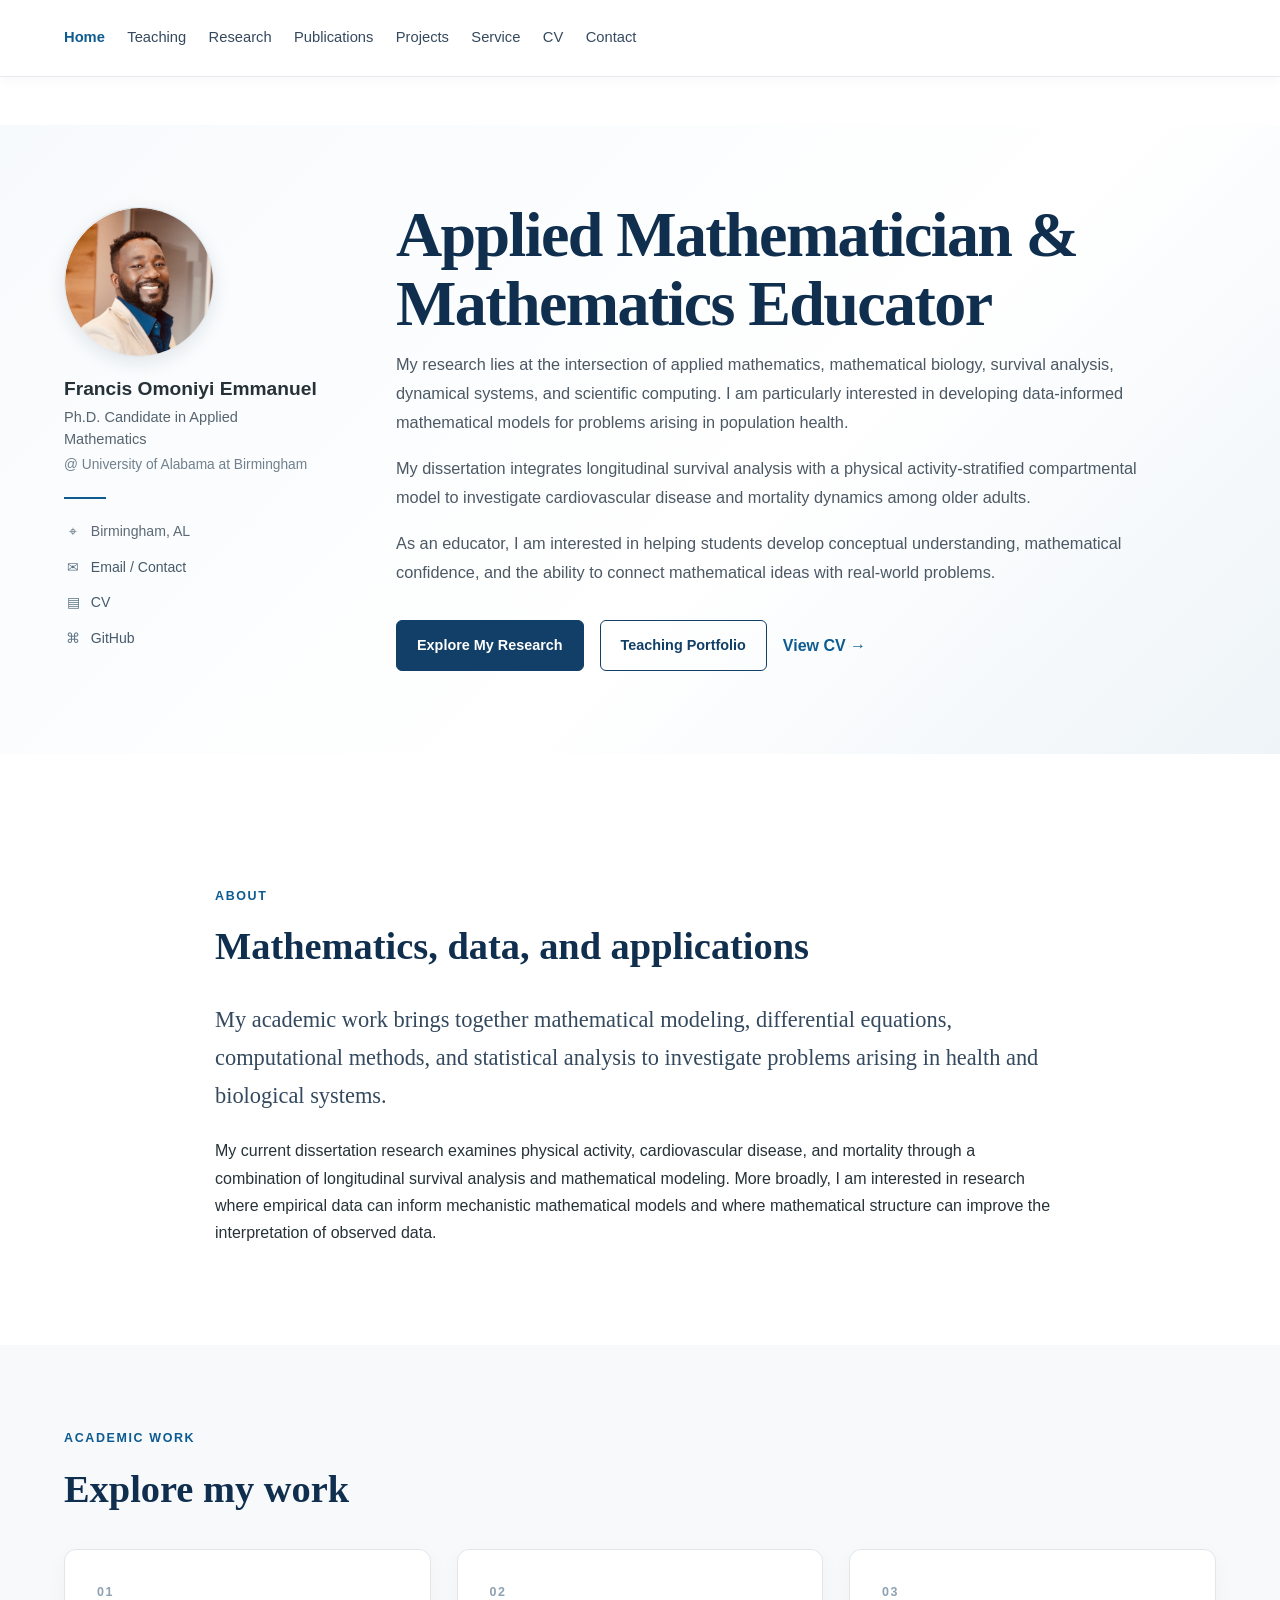
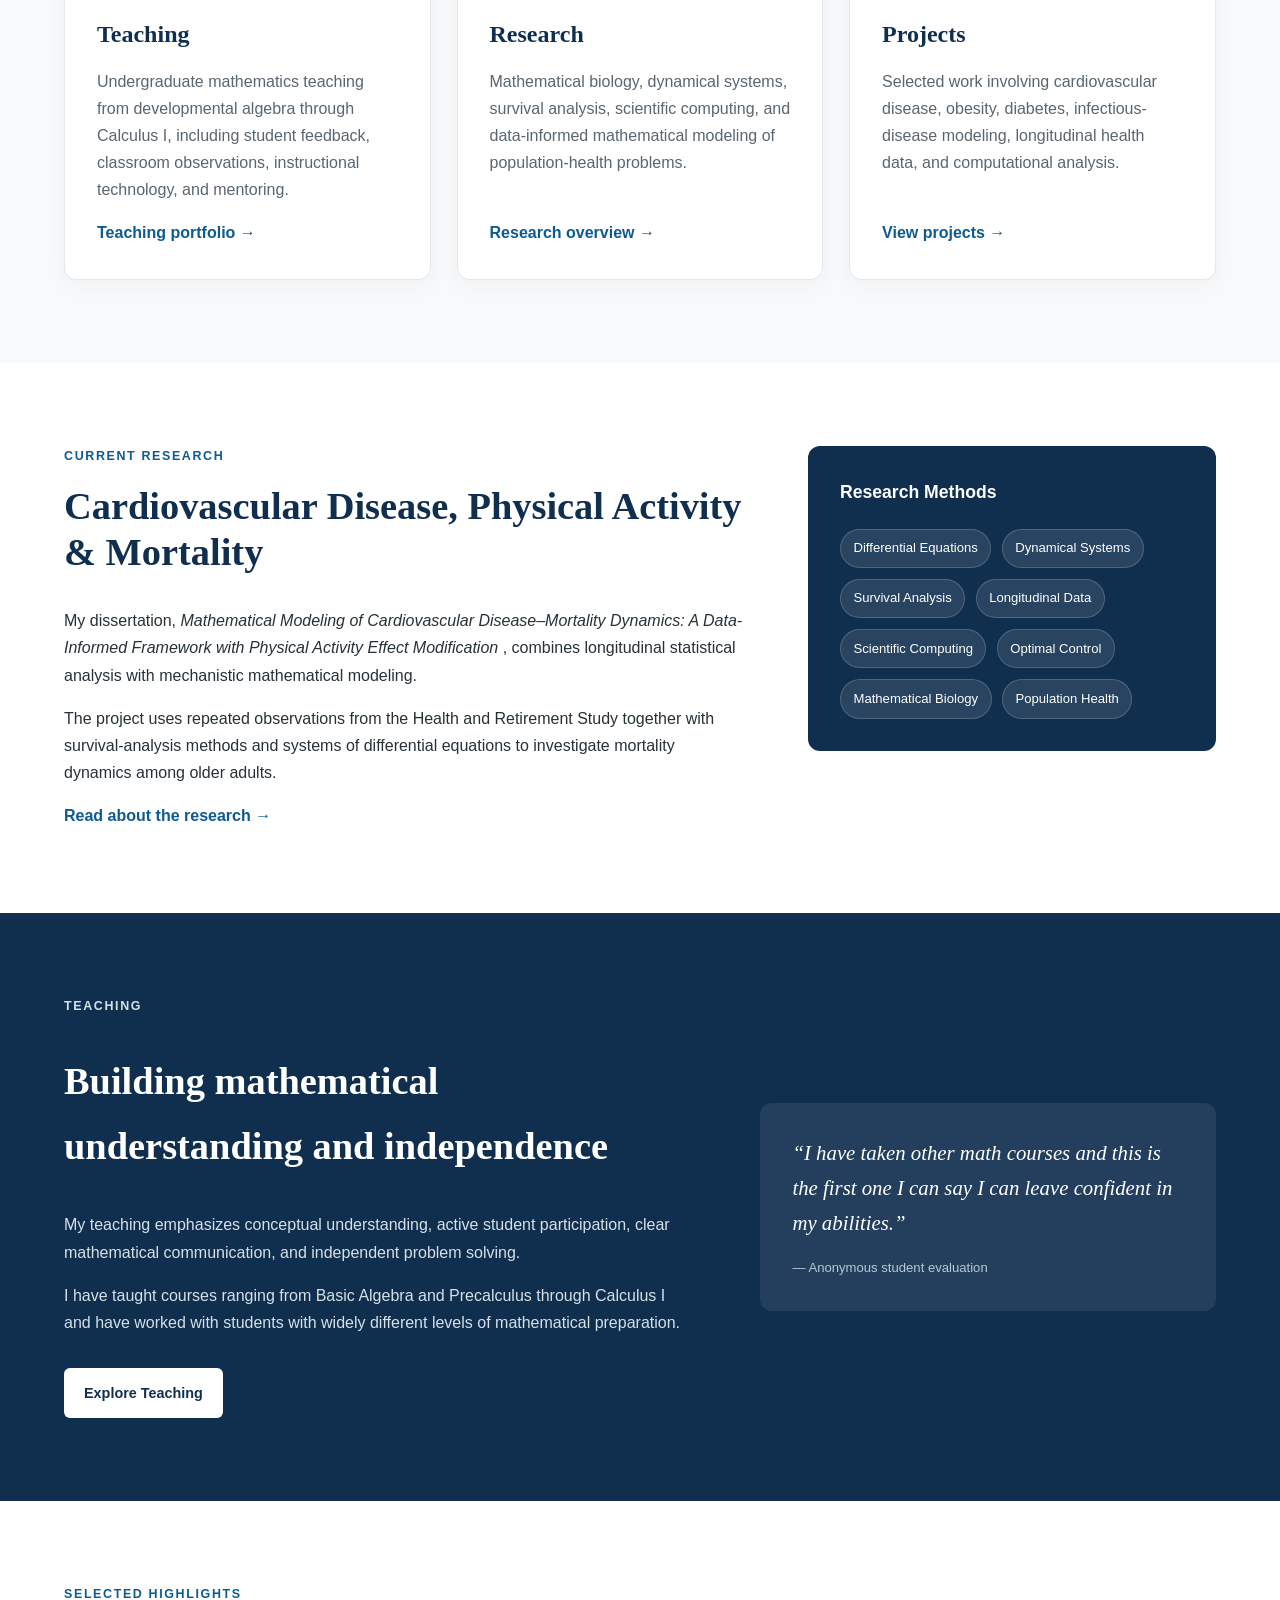
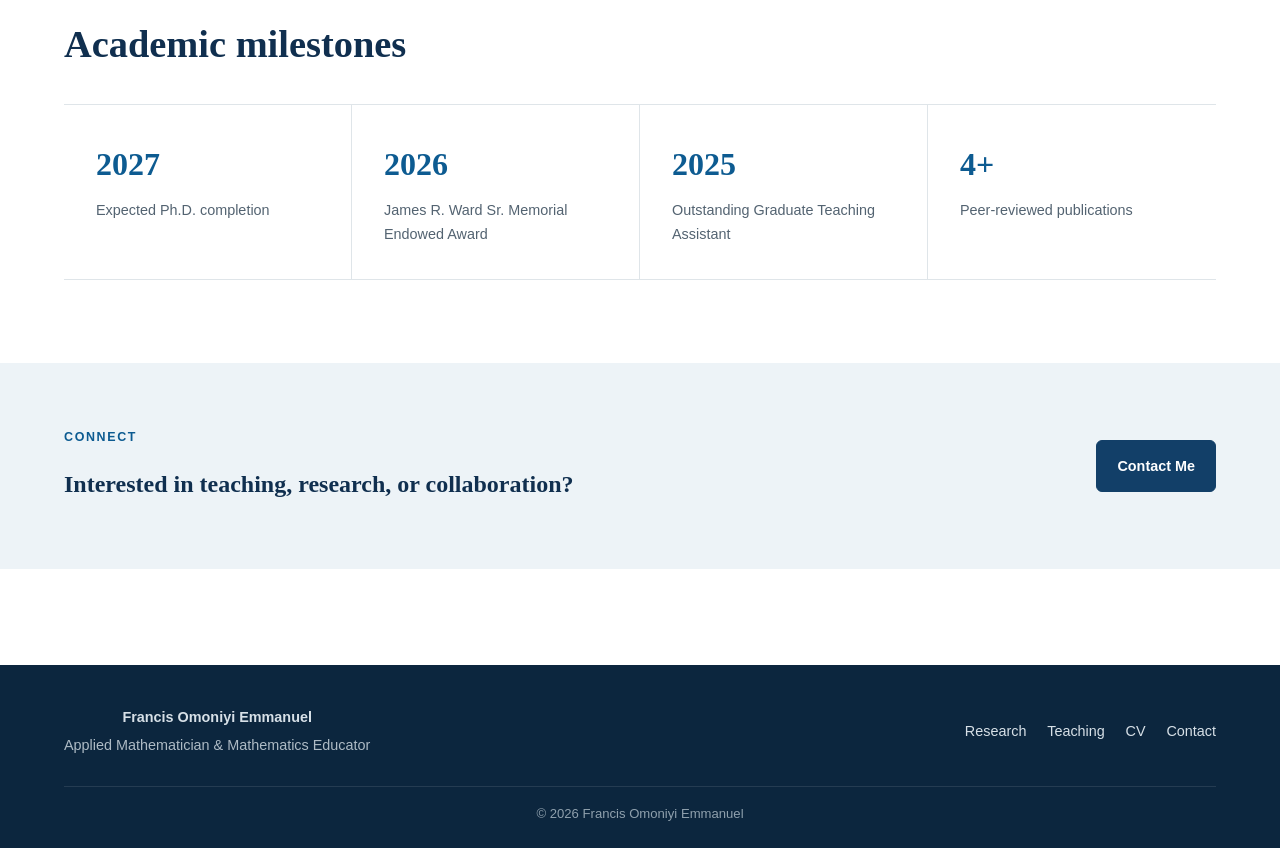
==== commit 83de2bbc: "Add About section with academic and research details Added an 'About' section detailing academic wor" ====
--- a/index.html
+++ b/index.html
@@ -202,6 +202,51 @@
     </div>
 
 </section>
+
+<!-- =========================
+     ABOUT
+========================= -->
+
+<section class="home-section">
+
+    <div class="container narrow-container">
+
+        <p class="section-label">
+            About
+        </p>
+
+        <h2 class="home-section-title">
+            Mathematics, data, and applications
+        </h2>
+
+
+        <p class="large-intro">
+
+            My academic work brings together mathematical modeling,
+            differential equations, computational methods, and
+            statistical analysis to investigate problems arising
+            in health and biological systems.
+
+        </p>
+
+
+        <p>
+
+            My current dissertation research examines physical activity,
+            cardiovascular disease, and mortality through a combination
+            of longitudinal survival analysis and mathematical modeling.
+            More broadly, I am interested in research where empirical
+            data can inform mechanistic mathematical models and where
+            mathematical structure can improve the interpretation of
+            observed data.
+
+        </p>
+
+    </div>
+
+</section>
+
+
 
 <!-- =========================
      THREE CORE AREAS
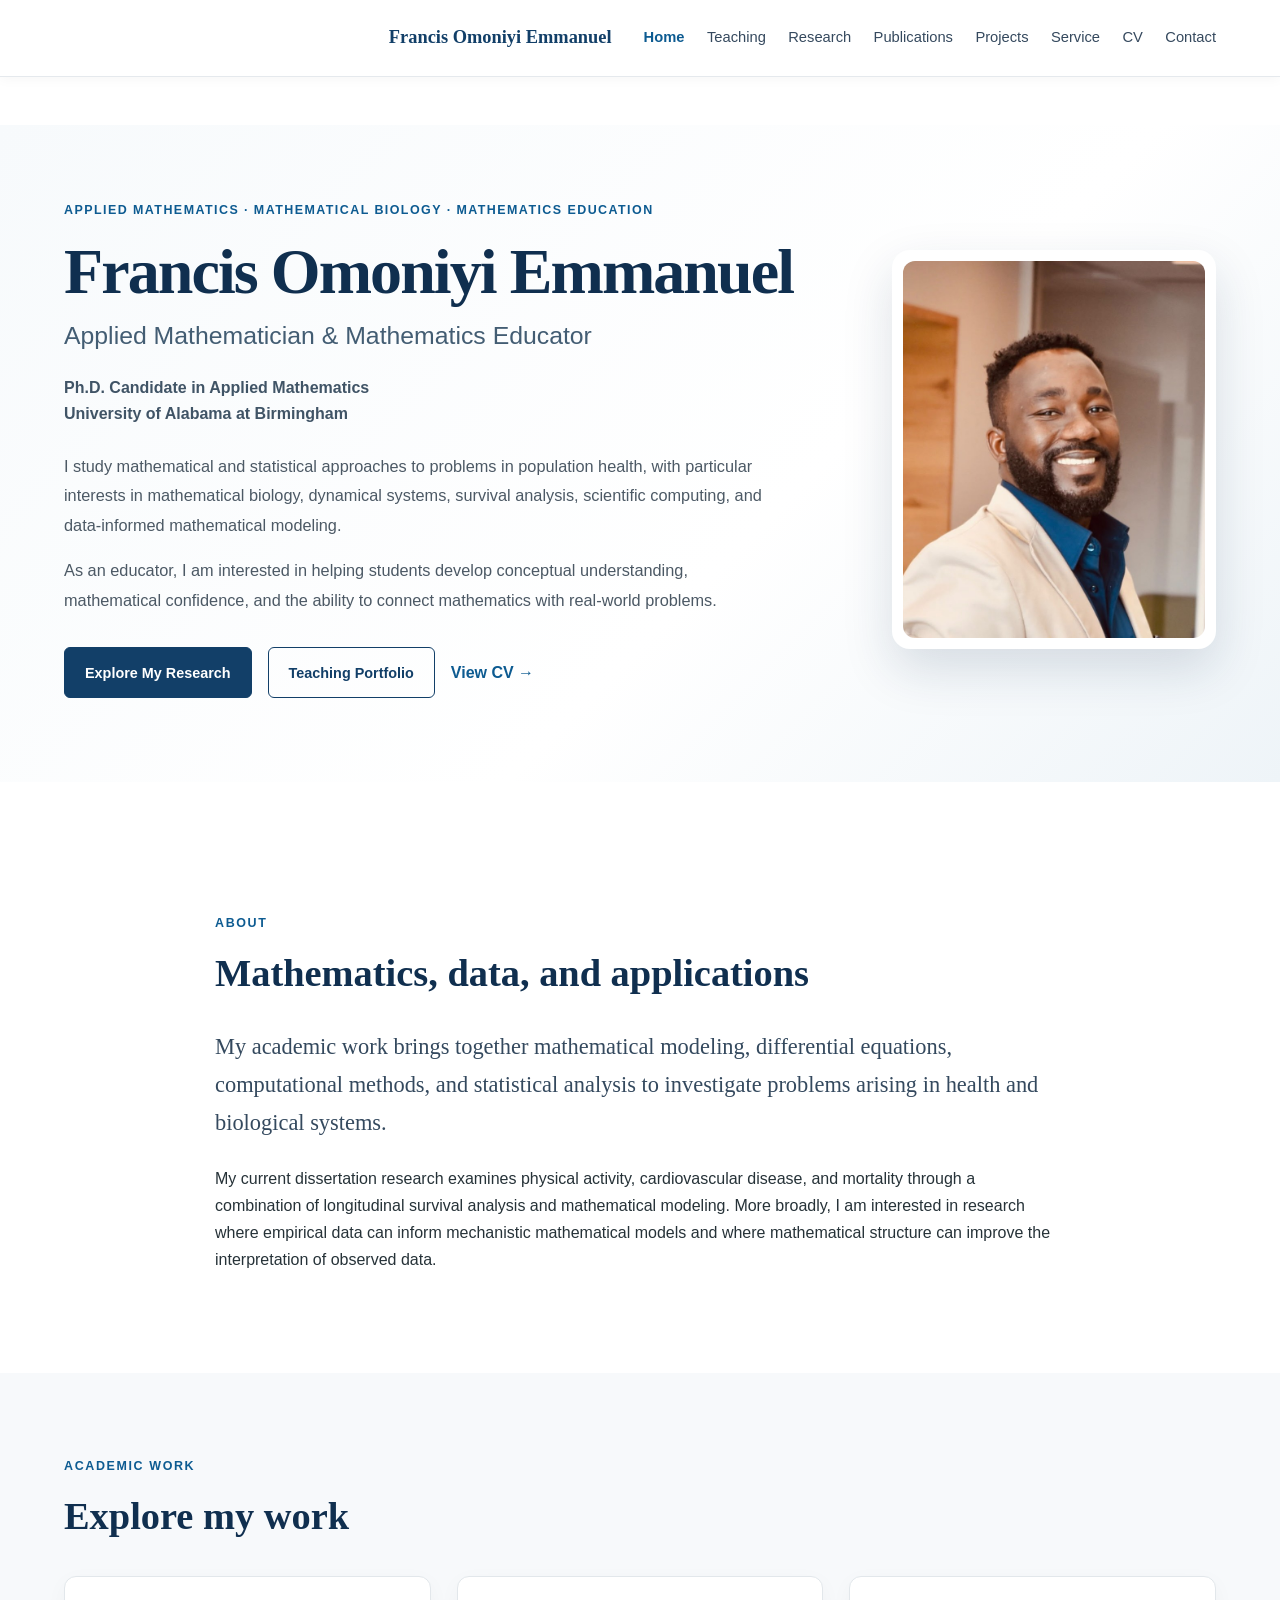
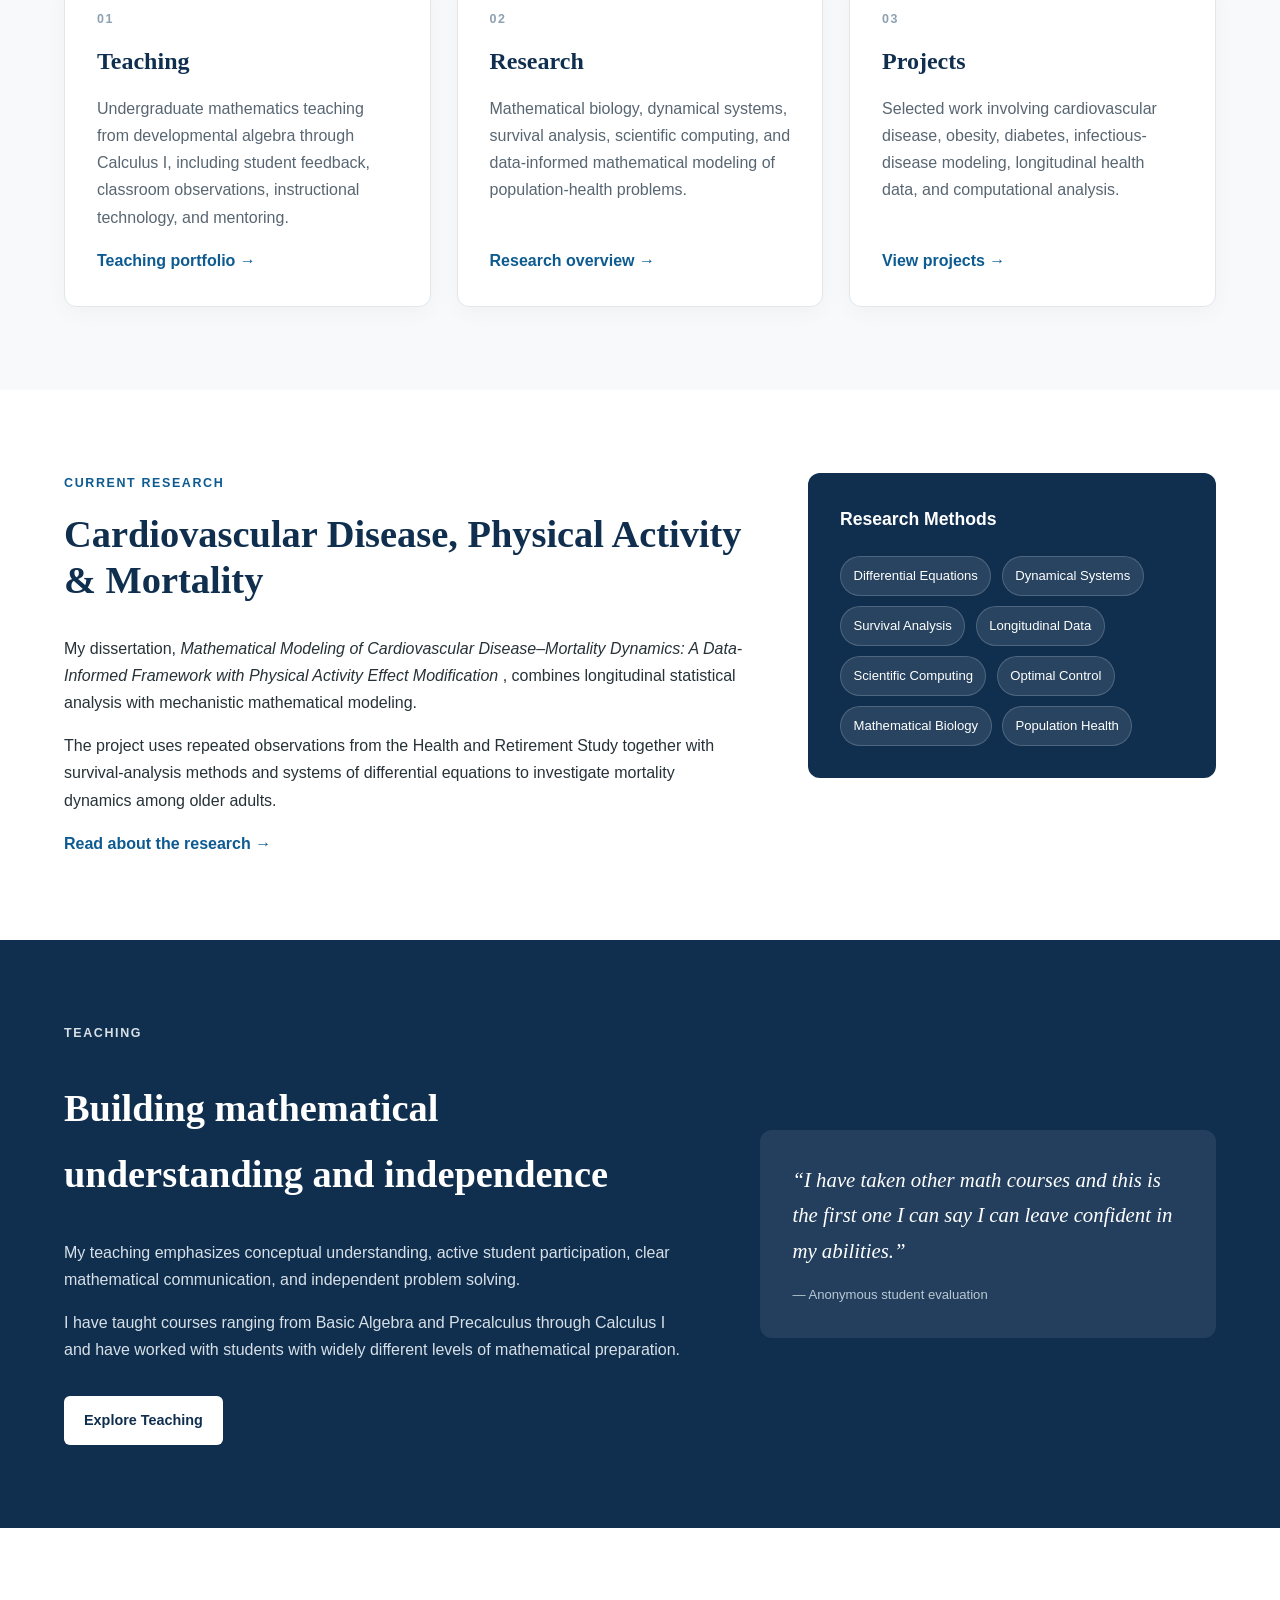
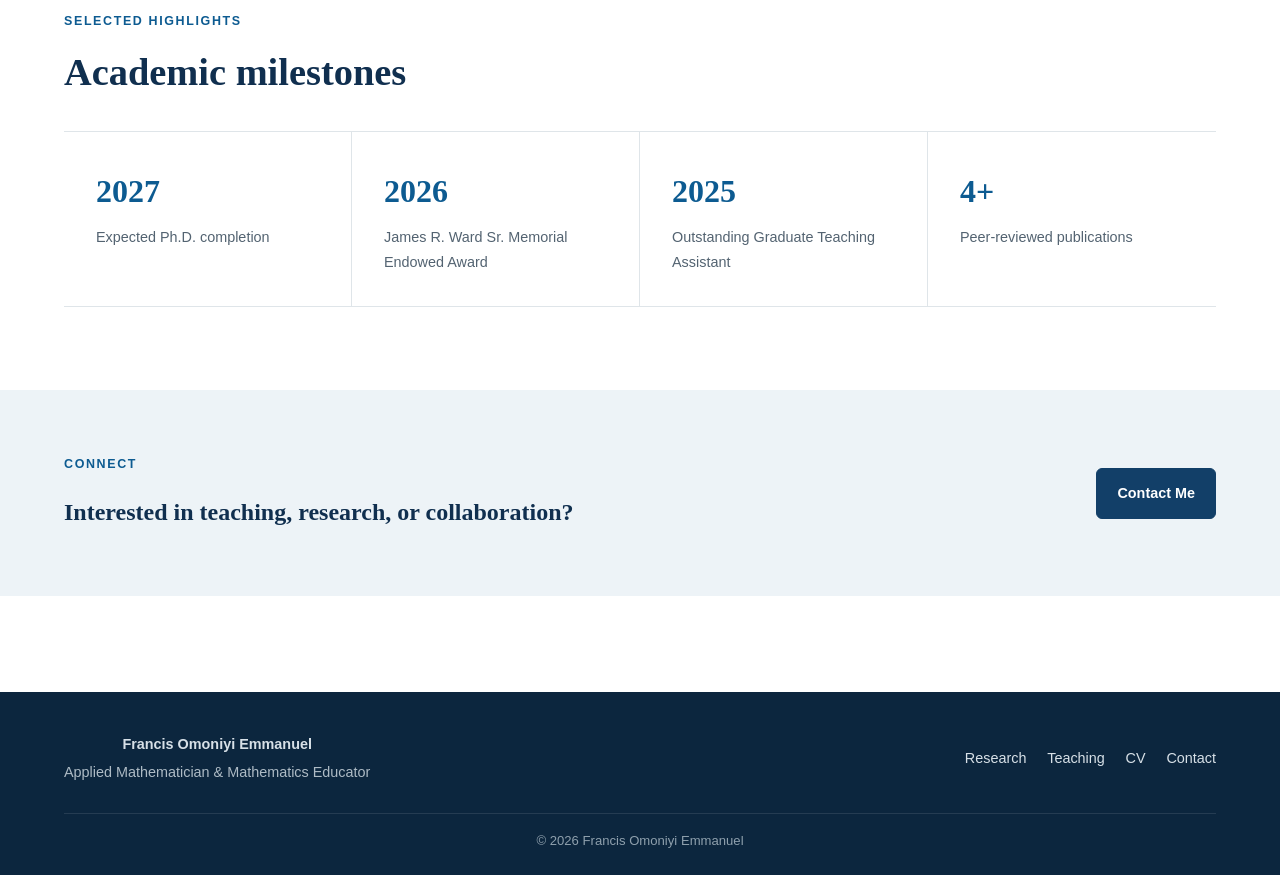
==== commit e9440afb: "Refactor hero section and update profile details Refactor the hero section layout and content for cl" ====
--- a/index.html
+++ b/index.html
@@ -30,7 +30,11 @@
 
     <div class="container nav-container">
 
-    <nav class="main-nav">
+        <a href="index.html" class="site-name">
+            Francis Omoniyi Emmanuel
+        </a>
+
+        <nav class="main-nav">
 
             <a href="index.html" class="active">Home</a>
 
@@ -79,102 +83,54 @@
 
 <section class="home-hero">
 
-    <div class="container academic-hero-grid">
-
-        <!-- LEFT PROFILE COLUMN -->
-        <aside class="academic-profile">
-
-            <div class="academic-photo-wrapper">
-                <img
-                    src="assets/images/Profile.jpeg"
-                    alt="Francis Omoniyi Emmanuel"
-                    class="academic-profile-photo"
-                >
-            </div>
-
-            <h2 class="profile-name">
+    <div class="container hero-grid">
+
+
+        <div class="hero-content">
+
+            <p class="eyebrow">
+                Applied Mathematics · Mathematical Biology ·
+                Mathematics Education
+            </p>
+
+
+            <h1>
                 Francis Omoniyi Emmanuel
+            </h1>
+
+
+            <h2>
+                Applied Mathematician &
+                Mathematics Educator
             </h2>
 
-            <p class="profile-title">
-                Ph.D. Candidate in Applied Mathematics
-            </p>
-
-            <p class="profile-affiliation">
-                @ University of Alabama at Birmingham
-            </p>
-
-            <div class="profile-divider"></div>
-
-            <div class="profile-details">
-
-                <p>
-                    <span class="profile-icon">⌖</span>
-                    Birmingham, AL
-                </p>
-
-                <p>
-                    <span class="profile-icon">✉</span>
-                    <a href="contact.html">Email / Contact</a>
-                </p>
-
-                <p>
-                    <span class="profile-icon">▤</span>
-                    <a href="assets/documents/Francis_Omoniyi_CV.pdf"
-                       target="_blank"
-                       rel="noopener noreferrer">
-                        CV
-                    </a>
-                </p>
-
-                <p>
-                    <span class="profile-icon">⌘</span>
-                    <a href="https://github.com/omoniyifrancis"
-                       target="_blank"
-                       rel="noopener noreferrer">
-                        GitHub
-                    </a>
-                </p>
-
-            </div>
-
-        </aside>
-
-
-        <!-- RIGHT MAIN COLUMN -->
-        <div class="academic-hero-content">
-
-          <h1 class="hero-heading">
-    Applied Mathematician & Mathematics Educator
-</h1>
+
+            <p class="hero-affiliation">
+                Ph.D. Candidate in Applied Mathematics<br>
+                University of Alabama at Birmingham
+            </p>
+
 
             <p class="hero-description">
 
-                My research lies at the intersection of applied mathematics,
-                mathematical biology, survival analysis, dynamical systems,
-                and scientific computing. I am particularly interested in
-                developing data-informed mathematical models for problems
-                arising in population health.
-
-            </p>
+                I study mathematical and statistical approaches
+                to problems in population health, with particular
+                interests in mathematical biology, dynamical systems,
+                survival analysis, scientific computing, and
+                data-informed mathematical modeling.
+
+            </p>
+
 
             <p class="hero-description">
 
-                My dissertation integrates longitudinal survival analysis
-                with a physical activity-stratified compartmental model to
-                investigate cardiovascular disease and mortality dynamics
-                among older adults.
-
-            </p>
-
-            <p class="hero-description">
-
-                As an educator, I am interested in helping students develop
-                conceptual understanding, mathematical confidence, and the
-                ability to connect mathematical ideas with real-world
-                problems.
-
-            </p>
+                As an educator, I am interested in helping students
+                develop conceptual understanding, mathematical
+                confidence, and the ability to connect mathematics
+                with real-world problems.
+
+            </p>
+
 
             <div class="hero-buttons">
 
@@ -199,9 +155,26 @@
 
         </div>
 
+
+
+        <div class="hero-photo-wrapper">
+
+           <img
+    src="assets/images/Profile.jpeg"
+    alt="Francis Omoniyi Emmanuel"
+    class="profile-photo"
+>
+
+    
+
+        </div>
+
+
     </div>
 
 </section>
+
+
 
 <!-- =========================
      ABOUT
--- a/styles.css
+++ b/styles.css
@@ -3293,3 +3293,28 @@
 
     border-radius: 50% !important;
 }
+
+/* Navigation without repeated name */
+
+.nav-container {
+    justify-content: flex-end !important;
+}
+
+.academic-hero-content .hero-heading {
+    max-width: 760px;
+
+    color: #102f4f;
+
+    font-family:
+        Georgia,
+        "Times New Roman",
+        serif;
+
+    font-size: clamp(2.2rem, 4vw, 3.5rem);
+
+    line-height: 1.15;
+
+    letter-spacing: -0.02em;
+
+    margin: 0 0 1.7rem;
+}
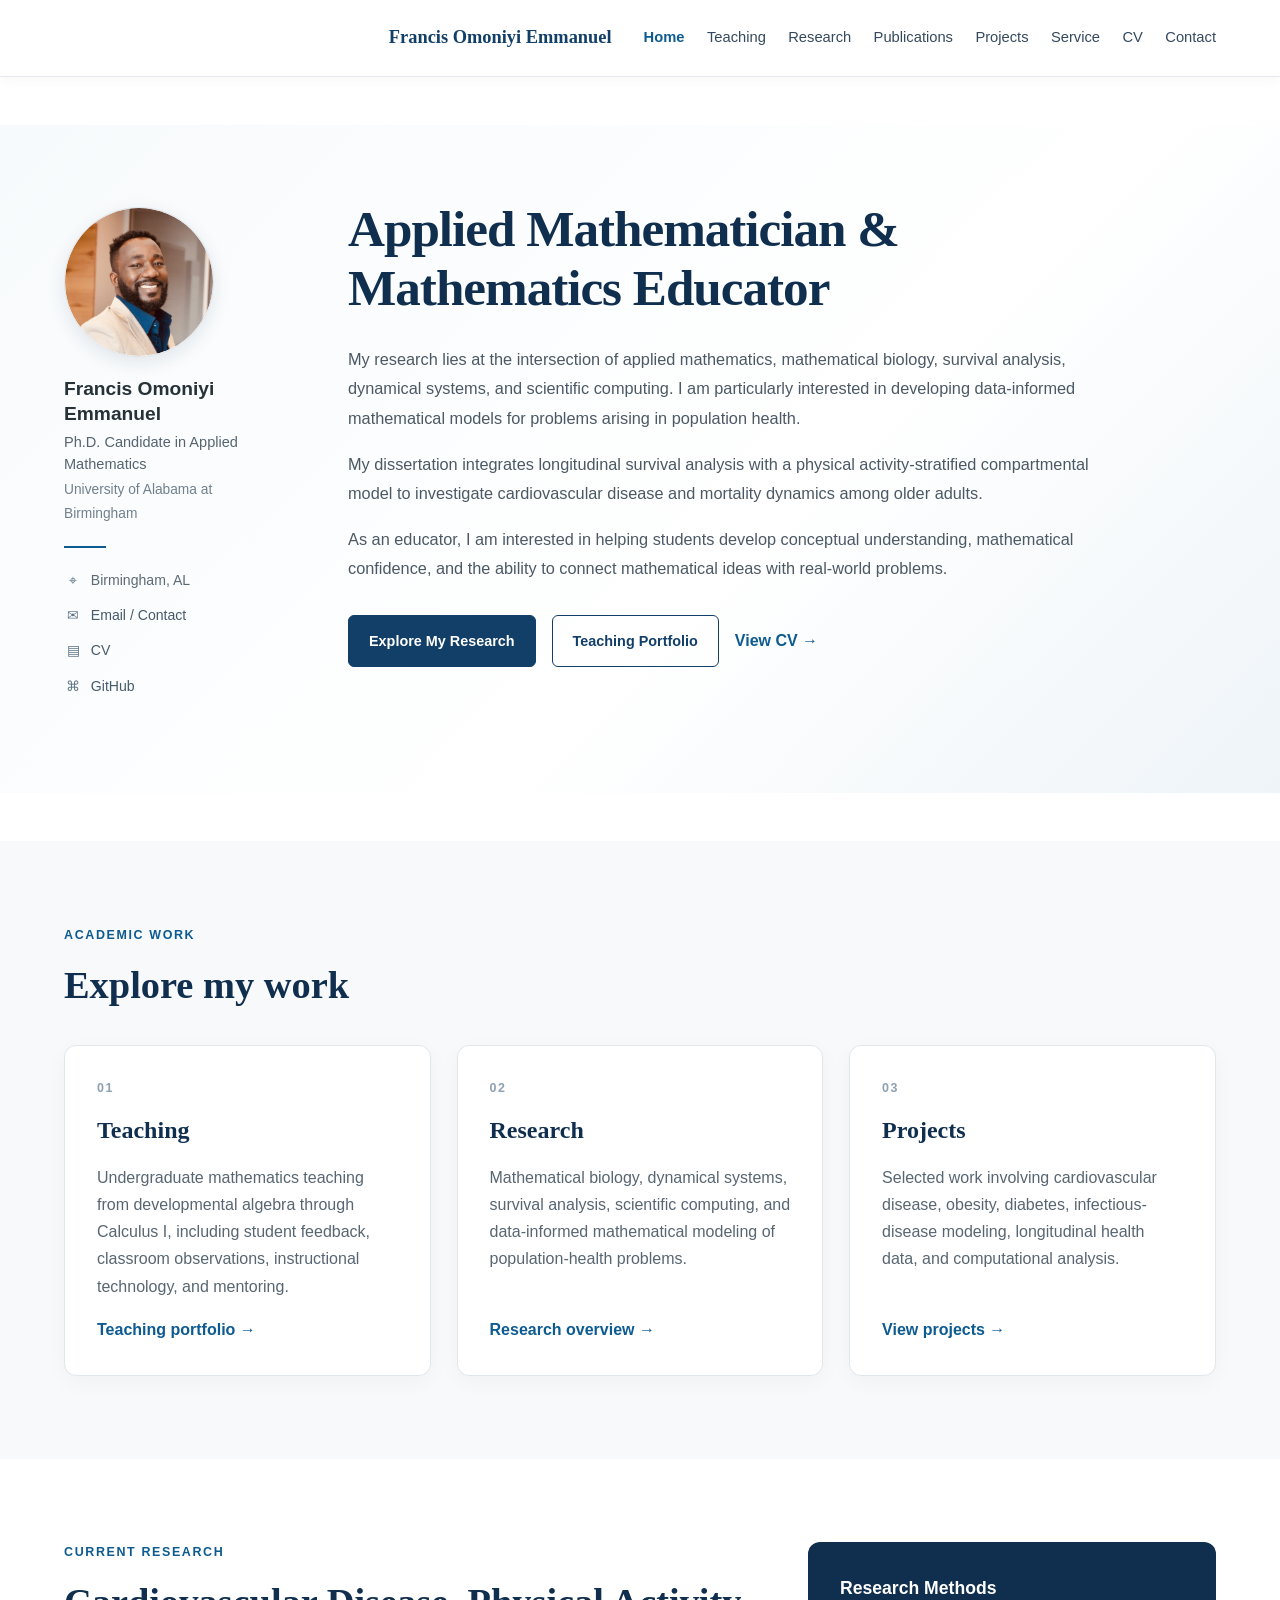
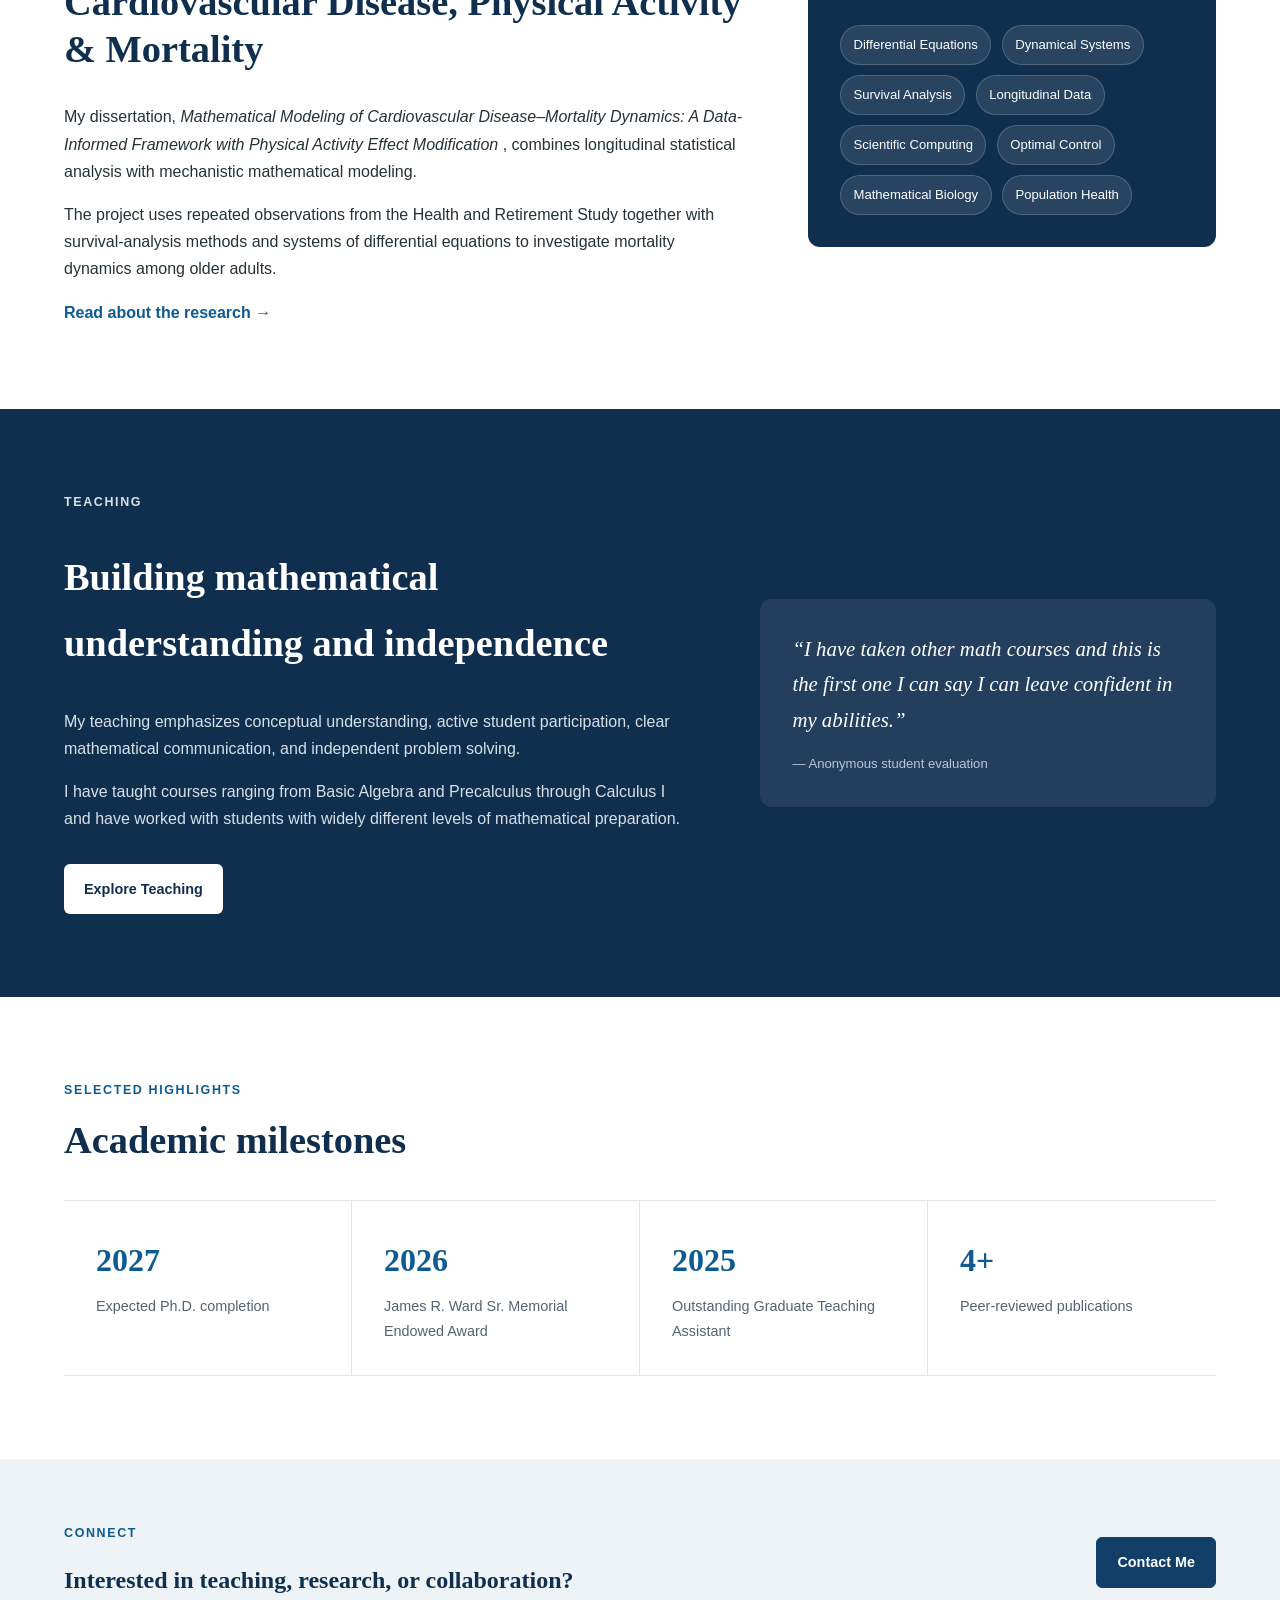
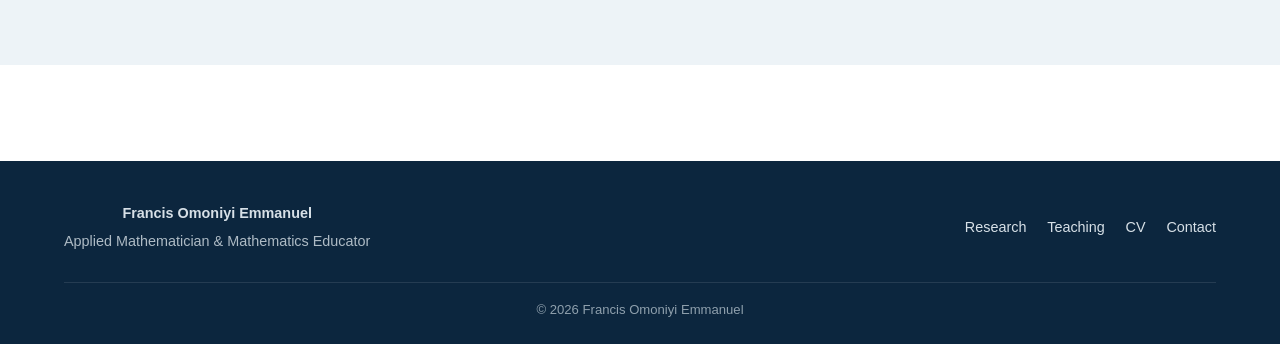
==== commit e61d6e33: "Revise academic profile layout and content Updated the academic profile section with new content and" ====
--- a/index.html
+++ b/index.html
@@ -83,71 +83,155 @@
 
 <section class="home-hero">
 
-    <div class="container hero-grid">
-
-
-        <div class="hero-content">
-
-            <p class="eyebrow">
-                Applied Mathematics · Mathematical Biology ·
-                Mathematics Education
-            </p>
-
-
-            <h1>
+    <div class="container academic-hero-grid">
+
+
+        <!-- LEFT PROFILE -->
+
+        <aside class="academic-profile">
+
+            <div class="academic-photo-wrapper">
+
+                <img
+                    src="assets/images/Profile.jpeg"
+                    alt="Francis Omoniyi Emmanuel"
+                    class="academic-profile-photo"
+                >
+
+            </div>
+
+
+            <h2 class="profile-name">
                 Francis Omoniyi Emmanuel
-            </h1>
-
-
-            <h2>
+            </h2>
+
+
+            <p class="profile-title">
+                Ph.D. Candidate in Applied Mathematics
+            </p>
+
+
+            <p class="profile-affiliation">
+                University of Alabama at Birmingham
+            </p>
+
+
+            <div class="profile-divider"></div>
+
+
+            <div class="profile-details">
+
+                <p>
+                    <span class="profile-icon">⌖</span>
+                    Birmingham, AL
+                </p>
+
+
+                <p>
+                    <span class="profile-icon">✉</span>
+
+                    <a href="contact.html">
+                        Email / Contact
+                    </a>
+                </p>
+
+
+                <p>
+                    <span class="profile-icon">▤</span>
+
+                    <a
+                        href="assets/documents/Francis_Omoniyi_CV.pdf"
+                        target="_blank"
+                        rel="noopener noreferrer"
+                    >
+                        CV
+                    </a>
+                </p>
+
+
+                <p>
+                    <span class="profile-icon">⌘</span>
+
+                    <a
+                        href="https://github.com/omoniyifrancis"
+                        target="_blank"
+                        rel="noopener noreferrer"
+                    >
+                        GitHub
+                    </a>
+                </p>
+
+            </div>
+
+        </aside>
+
+
+
+        <!-- RIGHT INTRODUCTION -->
+
+        <div class="academic-hero-content">
+
+            <h1 class="hero-heading">
                 Applied Mathematician &
                 Mathematics Educator
-            </h2>
-
-
-            <p class="hero-affiliation">
-                Ph.D. Candidate in Applied Mathematics<br>
-                University of Alabama at Birmingham
-            </p>
+            </h1>
 
 
             <p class="hero-description">
 
-                I study mathematical and statistical approaches
-                to problems in population health, with particular
-                interests in mathematical biology, dynamical systems,
-                survival analysis, scientific computing, and
-                data-informed mathematical modeling.
+                My research lies at the intersection of applied mathematics,
+                mathematical biology, survival analysis, dynamical systems,
+                and scientific computing. I am particularly interested in
+                developing data-informed mathematical models for problems
+                arising in population health.
 
             </p>
 
 
             <p class="hero-description">
 
-                As an educator, I am interested in helping students
-                develop conceptual understanding, mathematical
-                confidence, and the ability to connect mathematics
-                with real-world problems.
+                My dissertation integrates longitudinal survival analysis
+                with a physical activity-stratified compartmental model to
+                investigate cardiovascular disease and mortality dynamics
+                among older adults.
+
+            </p>
+
+
+            <p class="hero-description">
+
+                As an educator, I am interested in helping students develop
+                conceptual understanding, mathematical confidence, and the
+                ability to connect mathematical ideas with real-world
+                problems.
 
             </p>
 
 
             <div class="hero-buttons">
 
-                <a href="research.html"
-                   class="primary-button">
+                <a
+                    href="research.html"
+                    class="primary-button"
+                >
                     Explore My Research
                 </a>
 
-                <a href="teaching.html"
-                   class="secondary-button">
+
+                <a
+                    href="teaching.html"
+                    class="secondary-button"
+                >
                     Teaching Portfolio
                 </a>
 
-                <a href="assets/documents/Francis_Omoniyi_CV.pdf"
-                   target="_blank"
-                   rel="noopener noreferrer"
-                   class="text-button">
+
+                <a
+                    href="assets/documents/Francis_Omoniyi_CV.pdf"
+                    target="_blank"
+                    rel="noopener noreferrer"
+                    class="text-button"
+                >
                     View CV →
                 </a>
 
@@ -156,69 +240,9 @@
         </div>
 
 
-
-        <div class="hero-photo-wrapper">
-
-           <img
-    src="assets/images/Profile.jpeg"
-    alt="Francis Omoniyi Emmanuel"
-    class="profile-photo"
->
-
-    
-
-        </div>
-
-
     </div>
 
 </section>
-
-
-
-<!-- =========================
-     ABOUT
-========================= -->
-
-<section class="home-section">
-
-    <div class="container narrow-container">
-
-        <p class="section-label">
-            About
-        </p>
-
-        <h2 class="home-section-title">
-            Mathematics, data, and applications
-        </h2>
-
-
-        <p class="large-intro">
-
-            My academic work brings together mathematical modeling,
-            differential equations, computational methods, and
-            statistical analysis to investigate problems arising
-            in health and biological systems.
-
-        </p>
-
-
-        <p>
-
-            My current dissertation research examines physical activity,
-            cardiovascular disease, and mortality through a combination
-            of longitudinal survival analysis and mathematical modeling.
-            More broadly, I am interested in research where empirical
-            data can inform mechanistic mathematical models and where
-            mathematical structure can improve the interpretation of
-            observed data.
-
-        </p>
-
-    </div>
-
-</section>
-
 
 
 <!-- =========================
--- a/styles.css
+++ b/styles.css
@@ -3263,30 +3263,74 @@
 }
 
 /* ==========================================================
-   FINAL PROFILE PHOTO FIX
+   FINAL HOMEPAGE PROFILE FIX
+   KEEP AT VERY BOTTOM
    ========================================================== */
+
+
+/* Navigation: no repeated name */
+
+.nav-container {
+    justify-content: flex-end !important;
+}
+
+
+/* Desktop profile layout */
+
+@media (min-width: 901px) {
+
+    .academic-hero-grid {
+        display: grid !important;
+
+        grid-template-columns:
+            220px minmax(0, 1fr) !important;
+
+        gap: 4rem !important;
+
+        align-items: start !important;
+    }
+
+    .academic-profile {
+        width: 220px !important;
+        min-width: 220px !important;
+    }
+
+}
+
+
+/* Small circular profile photo */
 
 .academic-photo-wrapper {
     width: 150px !important;
     height: 150px !important;
     max-width: 150px !important;
 
-    margin: 0 0 1.25rem 0 !important;
+    margin:
+        0 0
+        1.25rem 0 !important;
+
+    padding: 0 !important;
 
     border-radius: 50% !important;
+
     overflow: hidden !important;
 
     background: #ffffff;
-    border: 1px solid #e0e6ea;
-    box-shadow: 0 6px 18px rgba(17, 47, 79, 0.10);
-}
+
+    border:
+        1px solid #e0e6ea;
+
+    box-shadow:
+        0 6px 18px
+        rgba(17, 47, 79, 0.10);
+}
+
 
 .academic-profile-photo {
     display: block !important;
 
-    width: 150px !important;
-    height: 150px !important;
-    max-width: 150px !important;
+    width: 100% !important;
+    height: 100% !important;
 
     object-fit: cover !important;
     object-position: center !important;
@@ -3294,11 +3338,8 @@
     border-radius: 50% !important;
 }
 
-/* Navigation without repeated name */
-
-.nav-container {
-    justify-content: flex-end !important;
-}
+
+/* Main professional title */
 
 .academic-hero-content .hero-heading {
     max-width: 760px;
@@ -3310,11 +3351,58 @@
         "Times New Roman",
         serif;
 
-    font-size: clamp(2.2rem, 4vw, 3.5rem);
+    font-size:
+        clamp(
+            2.2rem,
+            4vw,
+            3.5rem
+        );
 
     line-height: 1.15;
 
     letter-spacing: -0.02em;
 
-    margin: 0 0 1.7rem;
-}
+    margin:
+        0 0
+        1.7rem;
+}
+
+
+/* Mobile */
+
+@media (max-width: 900px) {
+
+    .academic-hero-grid {
+        grid-template-columns:
+            1fr !important;
+    }
+
+    .academic-profile {
+        width: auto !important;
+    }
+
+}
+
+
+@media (max-width: 600px) {
+
+    .academic-photo-wrapper {
+        margin:
+            0 auto
+            1.25rem !important;
+    }
+
+    .academic-profile {
+        text-align: center;
+    }
+
+    .profile-divider {
+        margin:
+            1rem auto !important;
+    }
+
+    .profile-details p {
+        justify-content: center;
+    }
+
+}
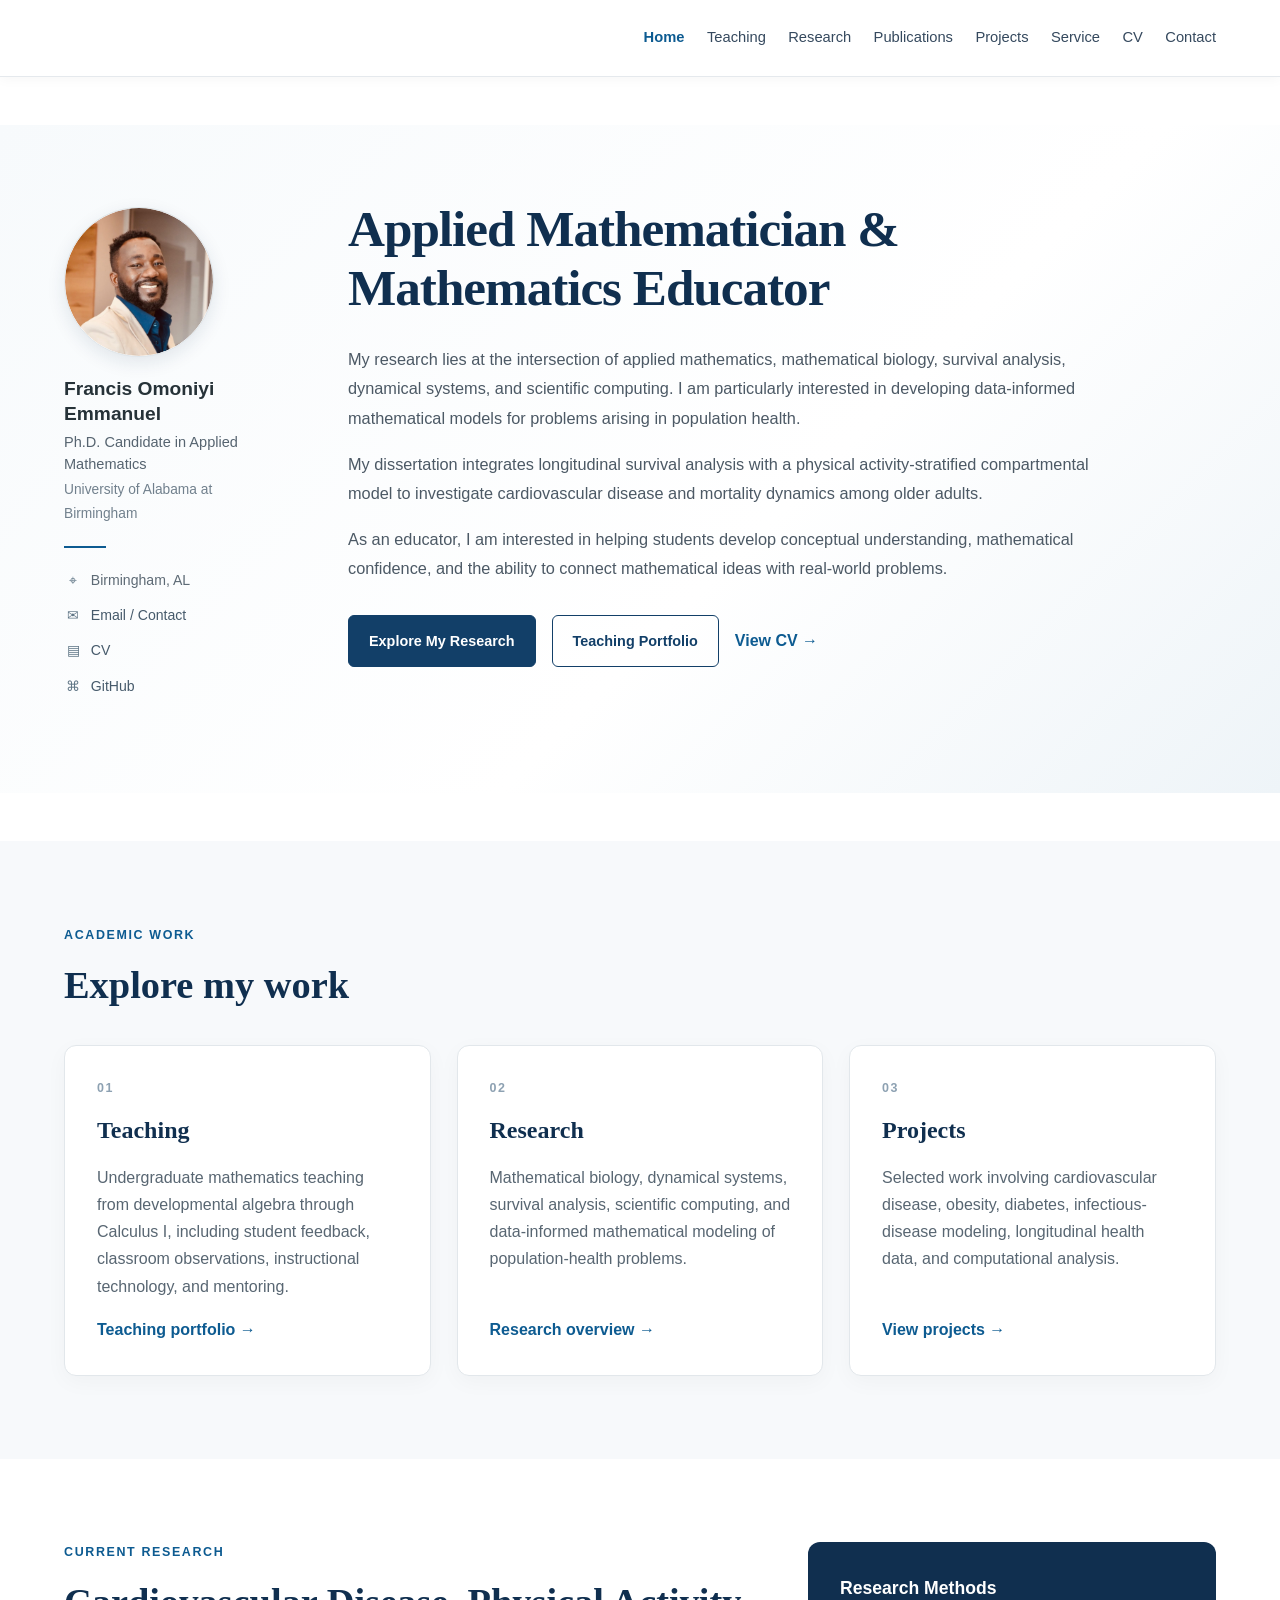
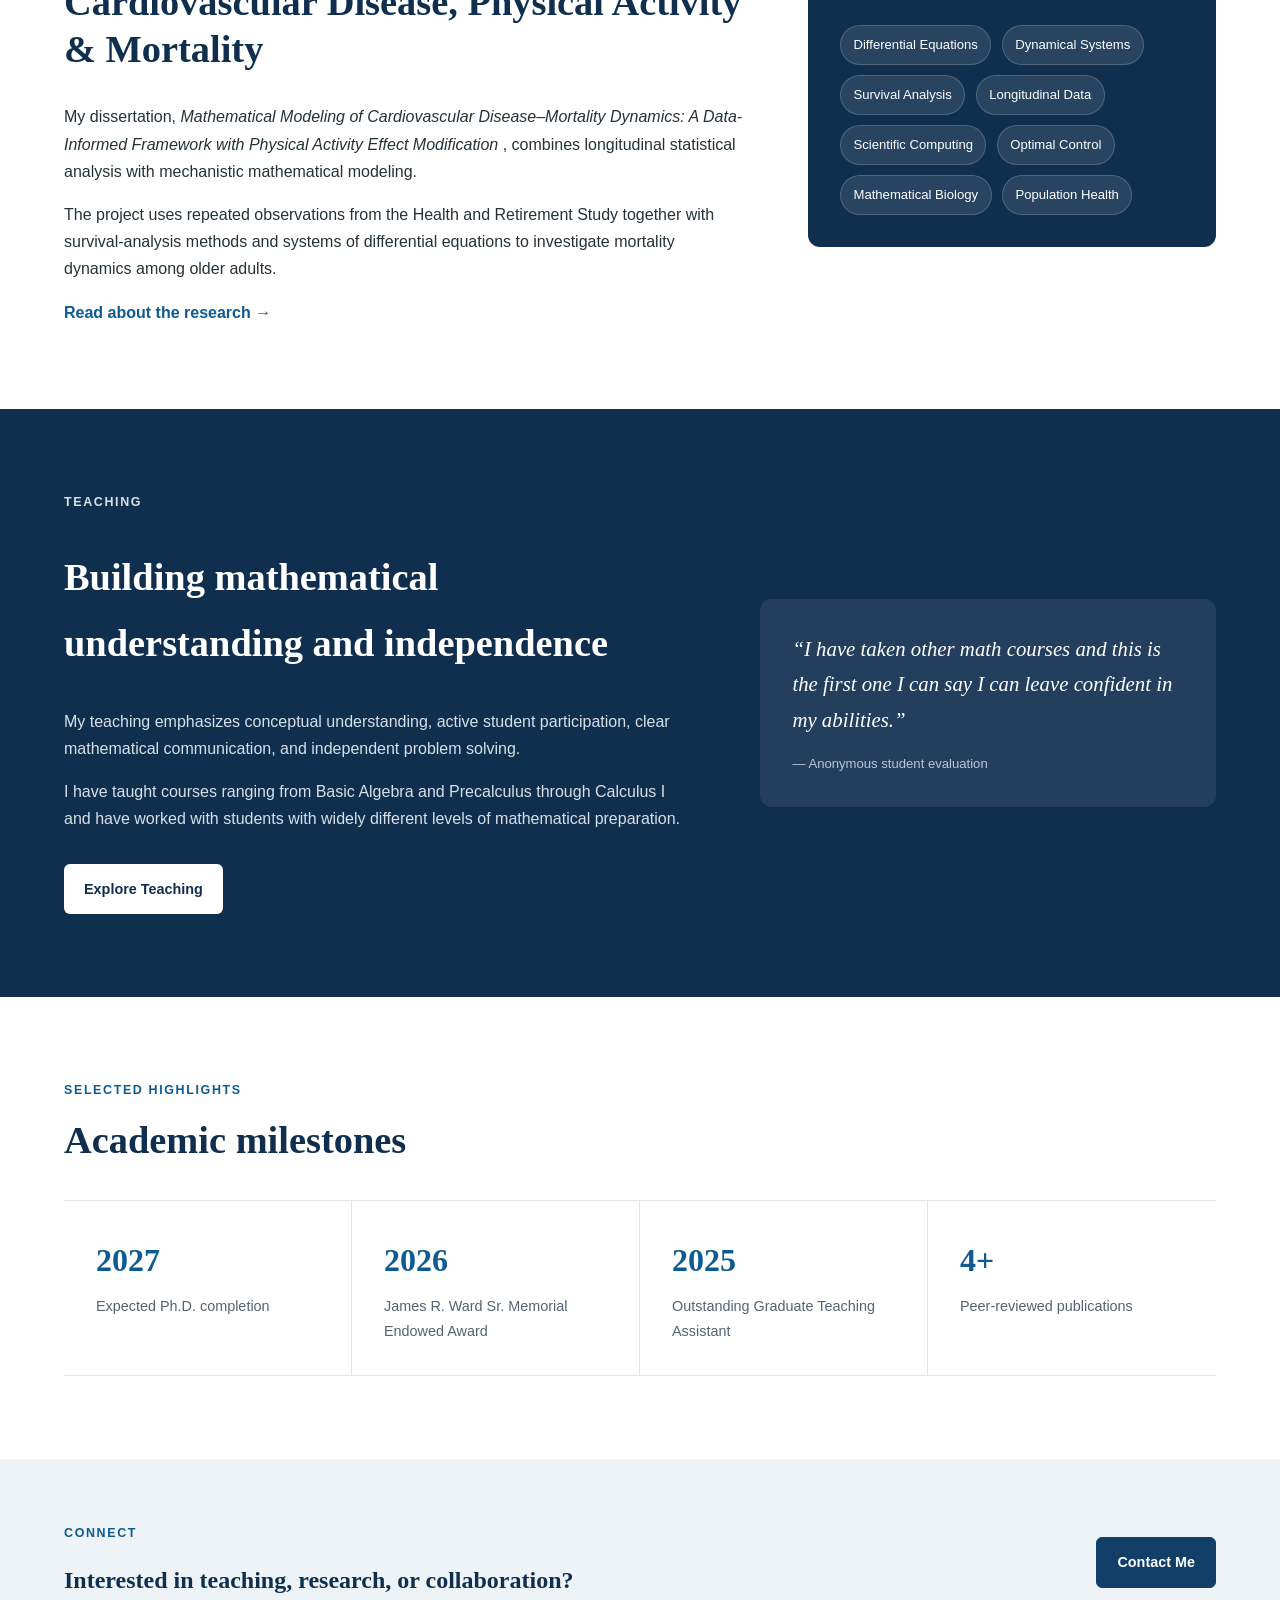
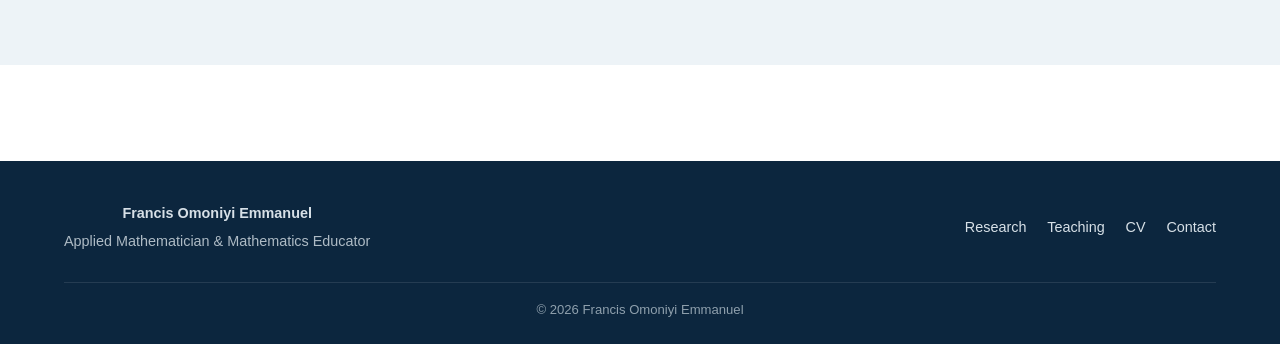
==== commit f11440ed: "Remove site name link from header Removed site name link from the header." ====
--- a/index.html
+++ b/index.html
@@ -29,10 +29,6 @@
 <header class="site-header">
 
     <div class="container nav-container">
-
-        <a href="index.html" class="site-name">
-            Francis Omoniyi Emmanuel
-        </a>
 
         <nav class="main-nav">
 
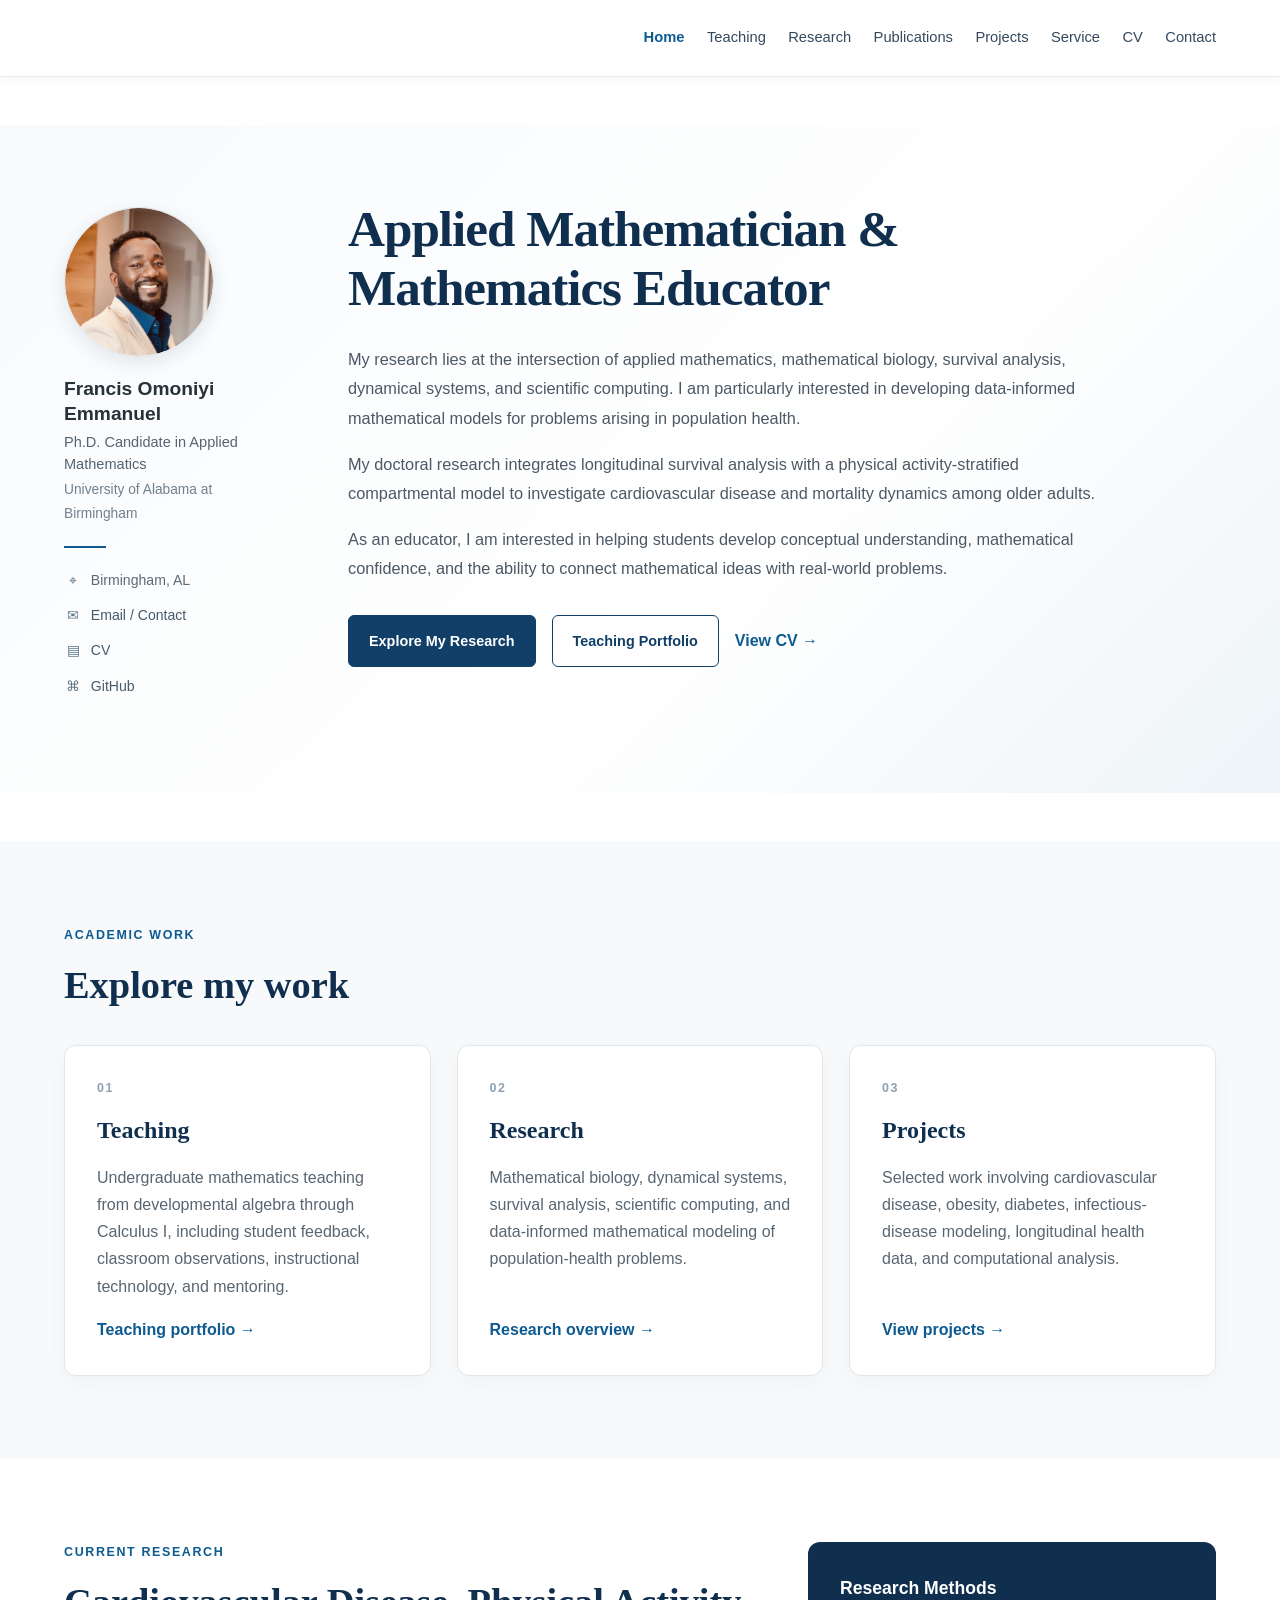
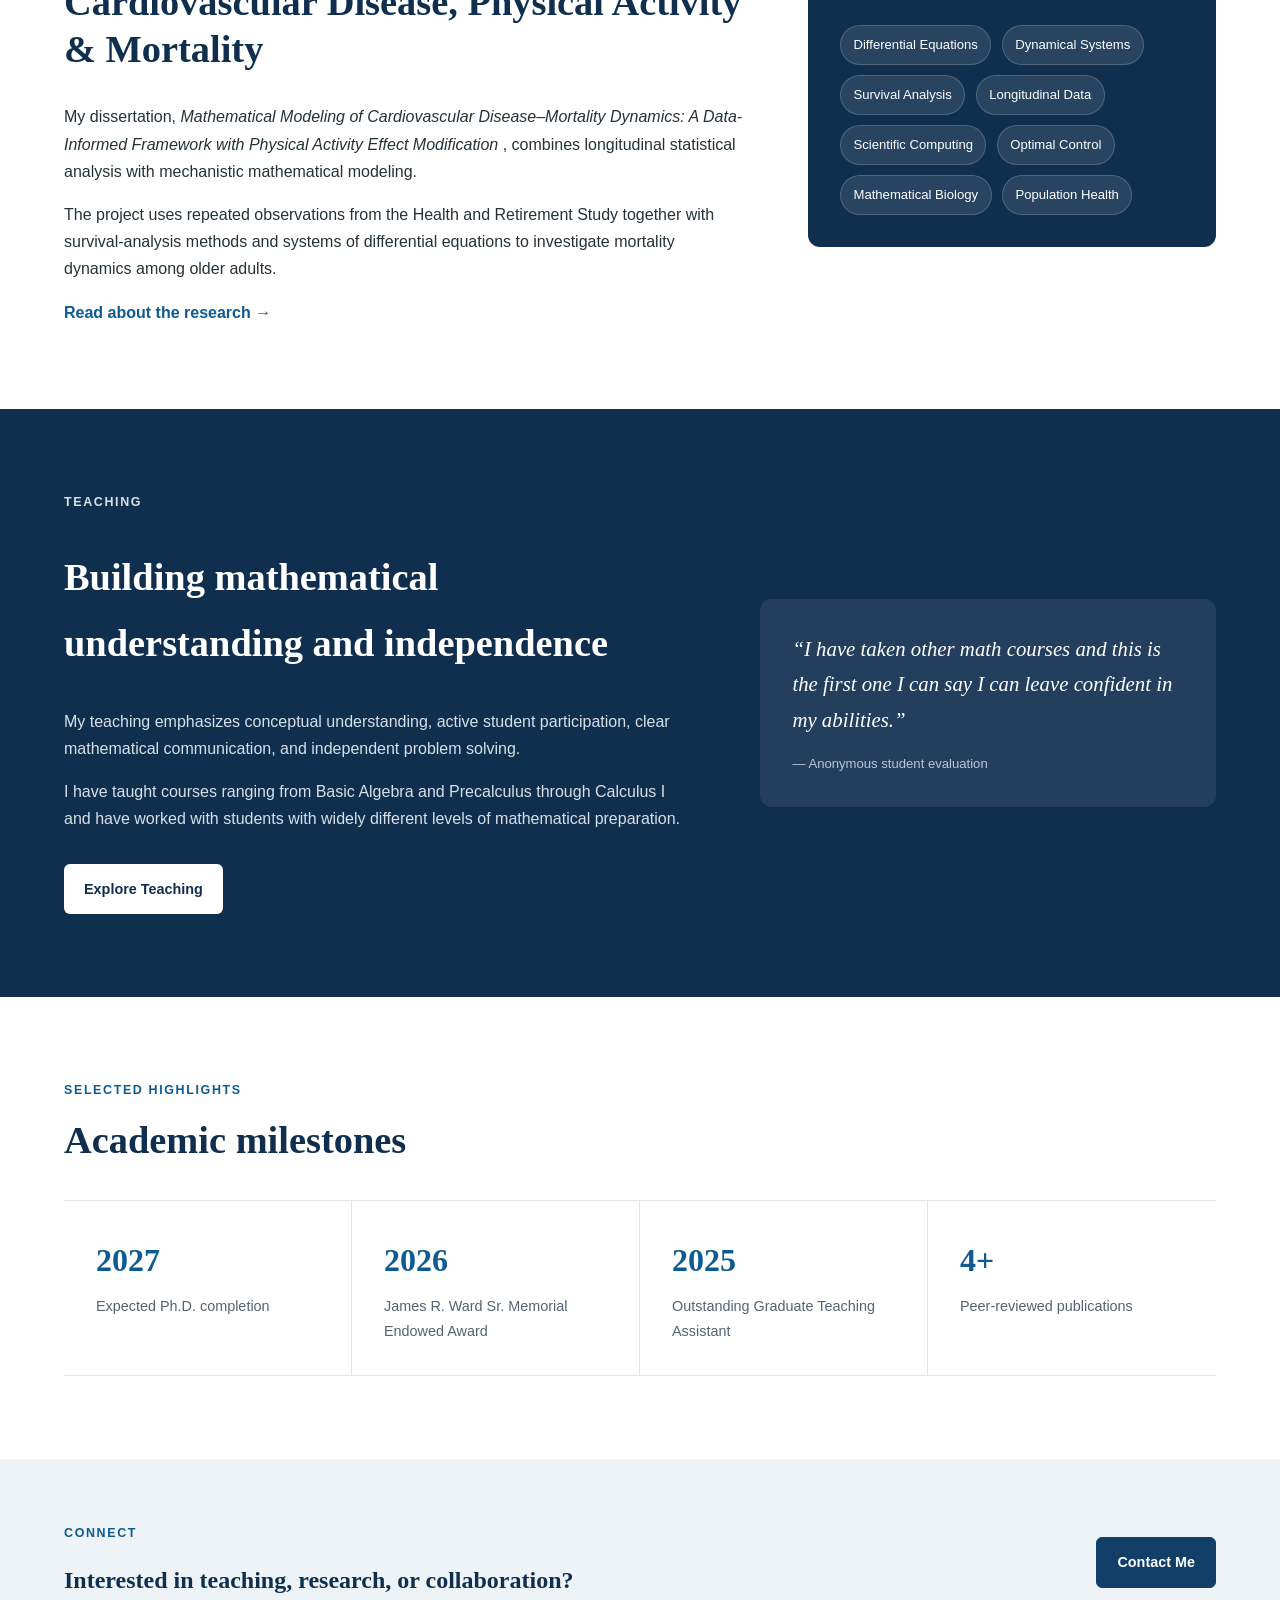
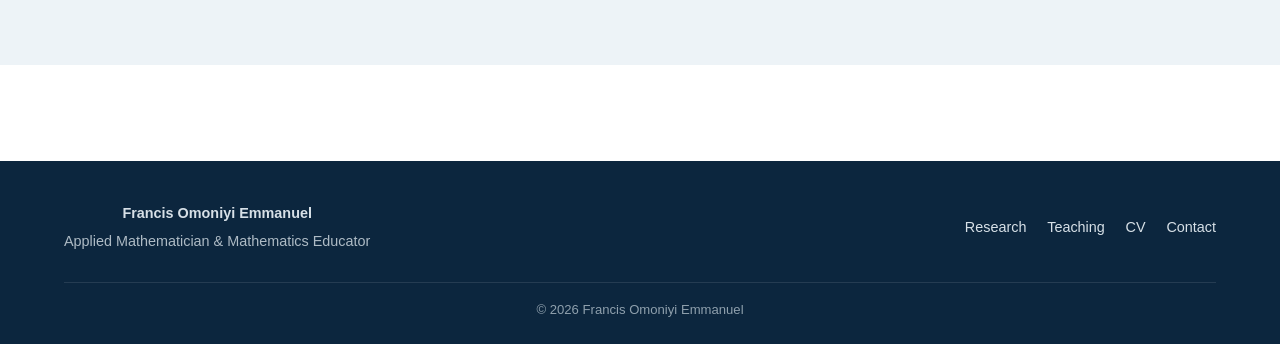
==== commit 6c7c510a: "Update dissertation description in index.html" ====
--- a/index.html
+++ b/index.html
@@ -186,7 +186,7 @@
 
             <p class="hero-description">
 
-                My dissertation integrates longitudinal survival analysis
+                My doctoral research integrates longitudinal survival analysis
                 with a physical activity-stratified compartmental model to
                 investigate cardiovascular disease and mortality dynamics
                 among older adults.
